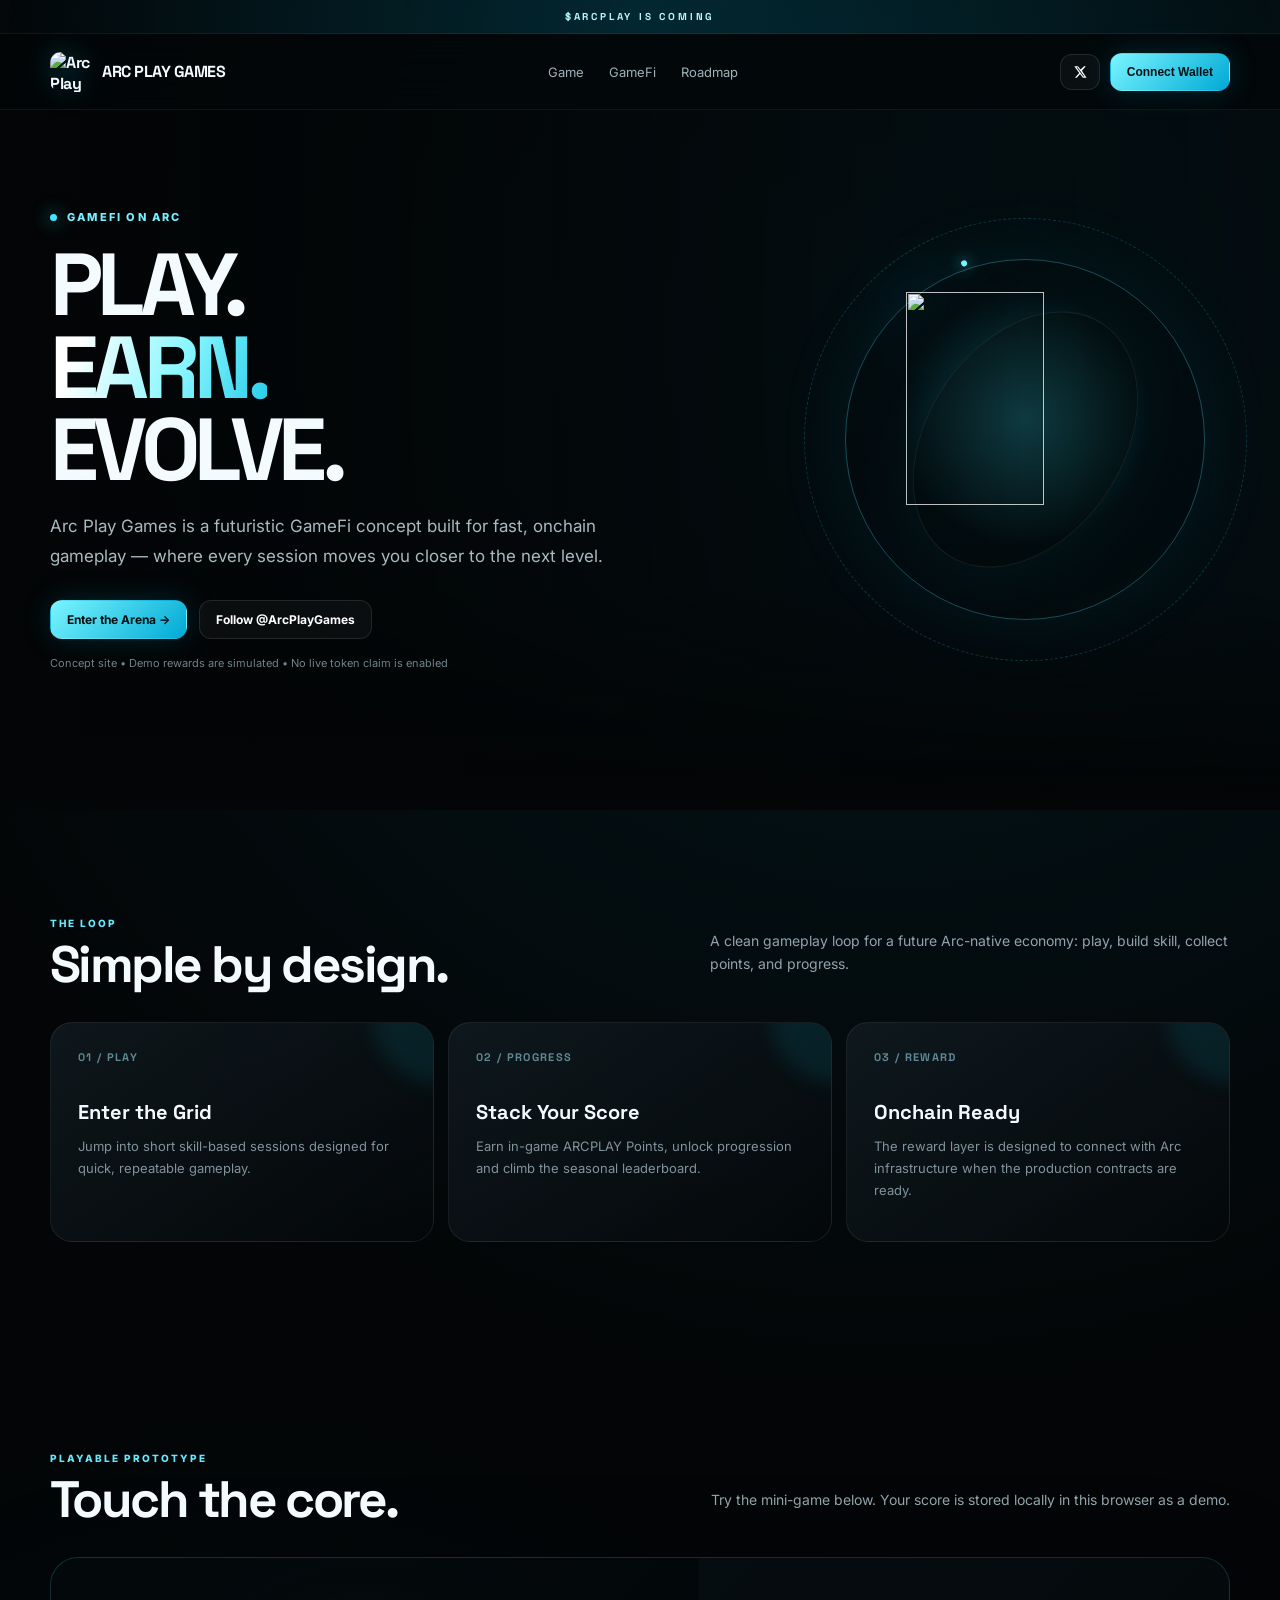
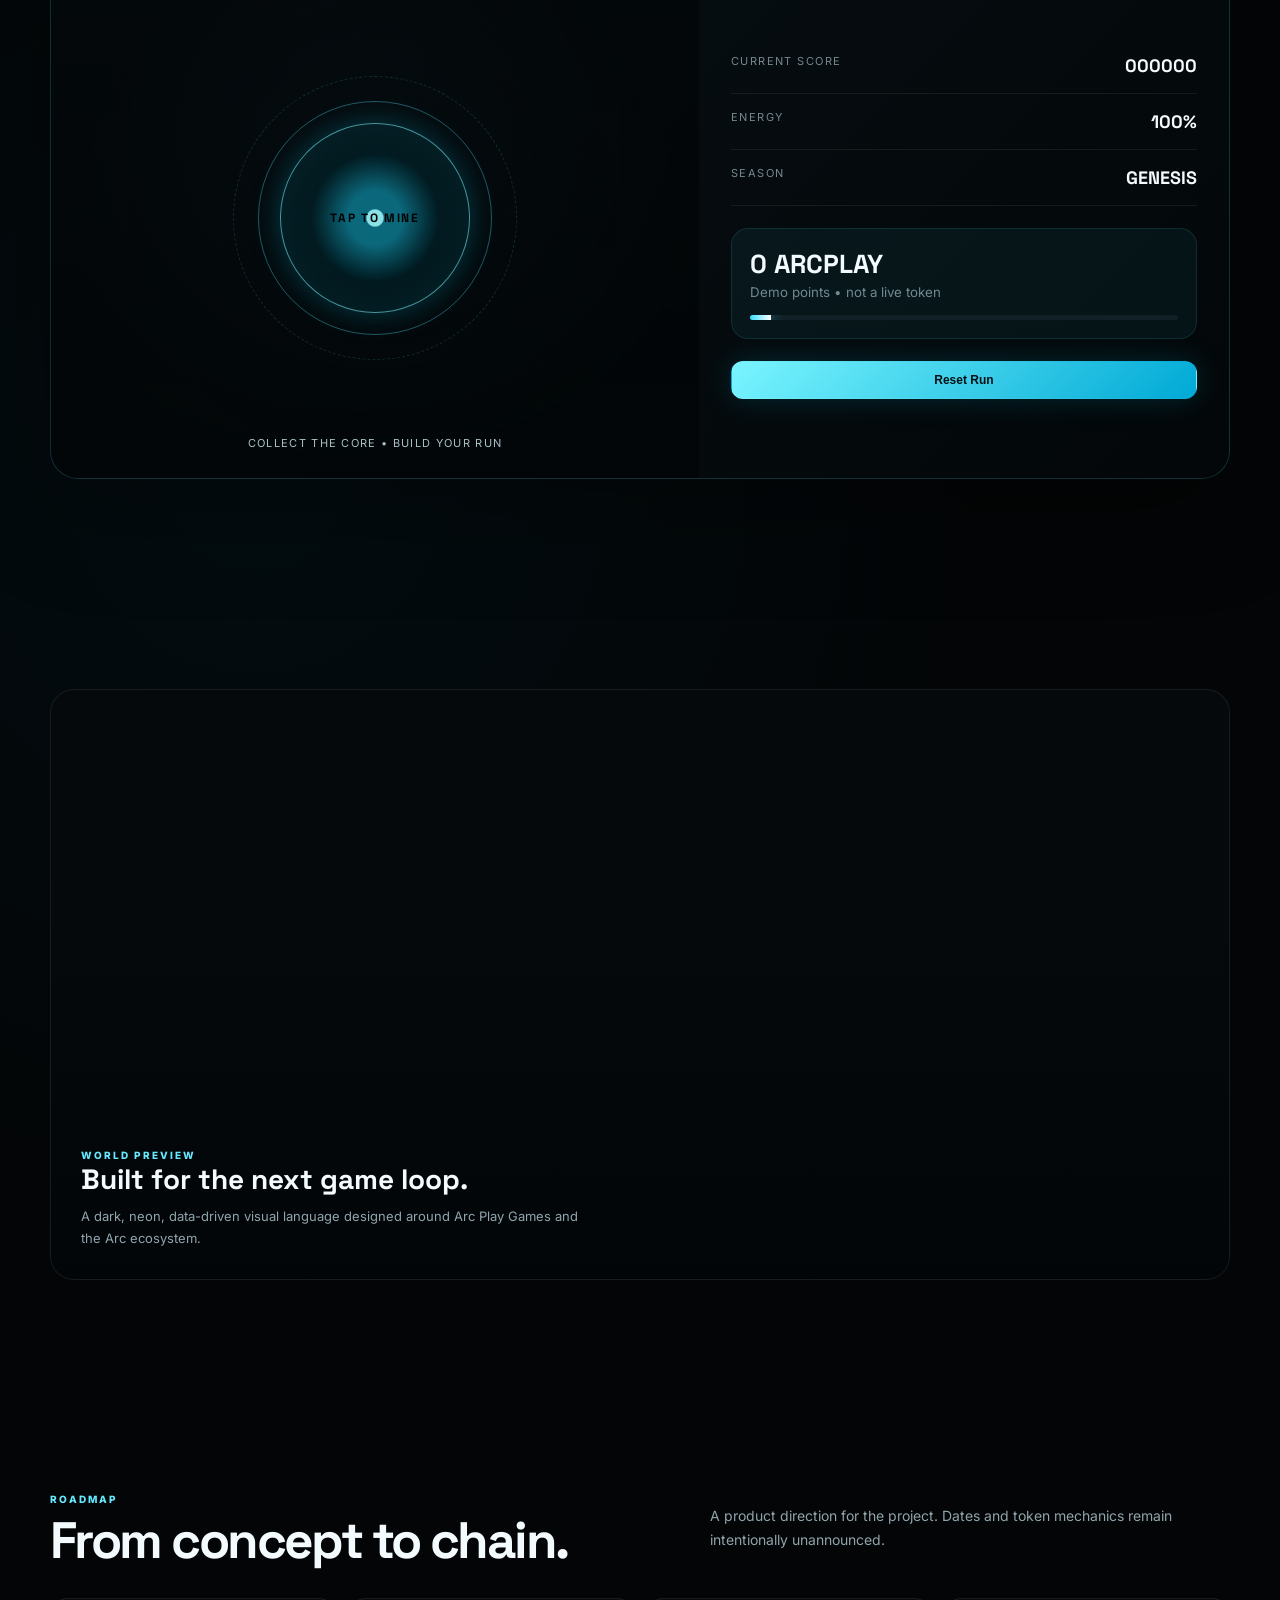
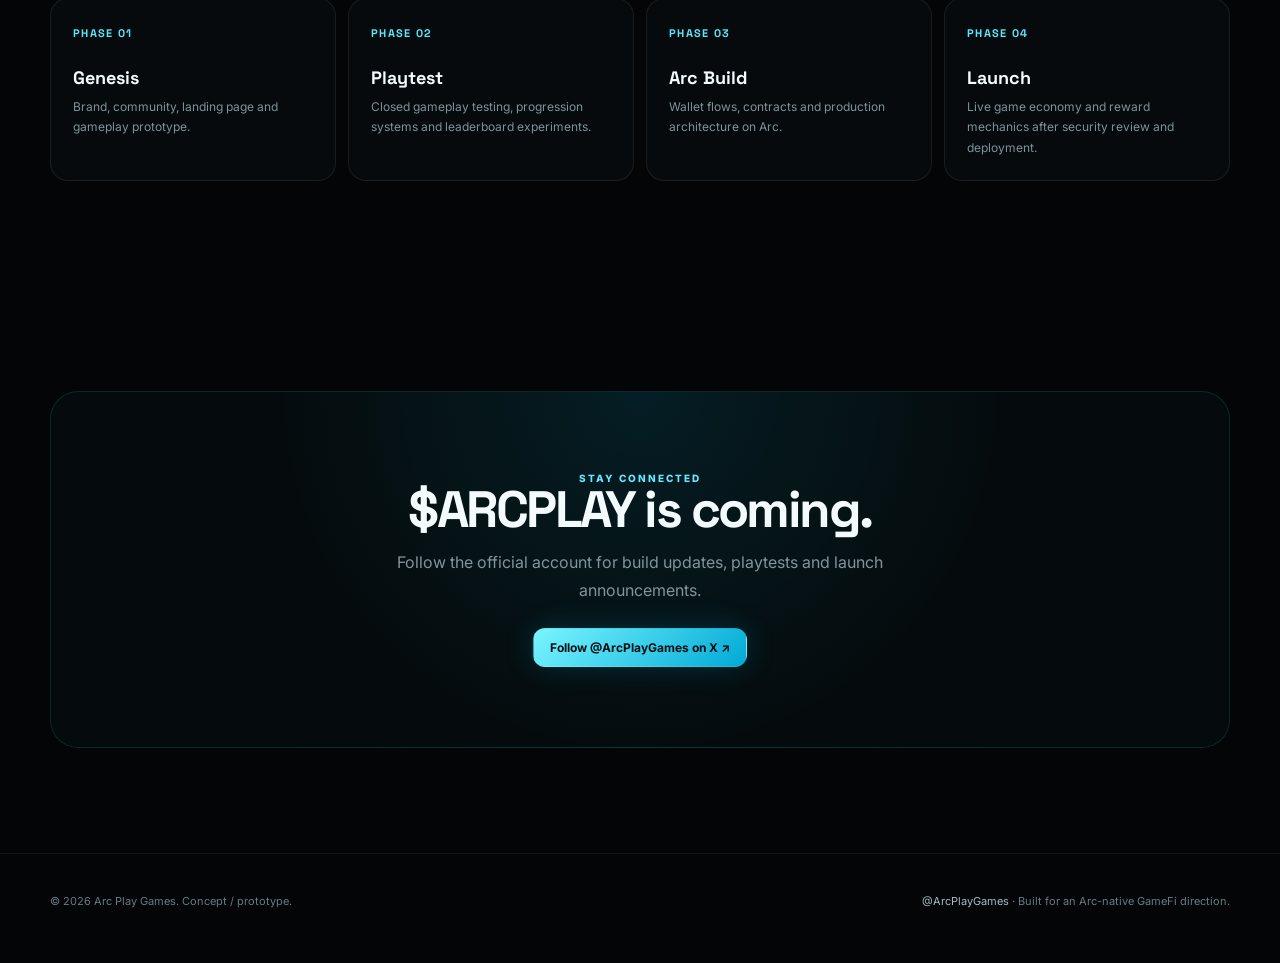
==== index.html @ 06455746 "Add files via upload" ====
<!doctype html>
<html lang="en">
<head>
  <meta charset="utf-8">
  <meta name="viewport" content="width=device-width, initial-scale=1">
  <meta name="theme-color" content="#05070a">
  <meta name="description" content="Arc Play Games — a futuristic GameFi concept built around the Arc ecosystem.">
  <title>Arc Play Games — $ARCPLAY is Coming</title>
  <link rel="preconnect" href="https://fonts.googleapis.com">
  <link rel="preconnect" href="https://fonts.gstatic.com" crossorigin>
  <link href="https://fonts.googleapis.com/css2?family=Inter:wght@400;500;600;700;800&family=Space+Grotesk:wght@500;600;700&display=swap" rel="stylesheet">
  <style>
    :root{
      --bg:#030506;
      --panel:rgba(9,14,18,.72);
      --panel2:rgba(12,20,25,.9);
      --line:rgba(94,231,255,.18);
      --cyan:#42e8ff;
      --cyan2:#00b9e8;
      --text:#f4fbff;
      --muted:#91a4ad;
      --max:1180px;
      --radius:22px;
    }
    *{box-sizing:border-box}
    html{scroll-behavior:smooth}
    body{
      margin:0;background:
      radial-gradient(circle at 70% 8%,rgba(0,199,255,.09),transparent 28%),
      radial-gradient(circle at 20% 50%,rgba(0,150,210,.05),transparent 32%),
      var(--bg);color:var(--text);font-family:Inter,system-ui,sans-serif;
      overflow-x:hidden;
    }
    body:before{
      content:"";position:fixed;inset:0;pointer-events:none;opacity:.28;
      background-image:linear-gradient(rgba(255,255,255,.018) 1px,transparent 1px),
                       linear-gradient(90deg,rgba(255,255,255,.018) 1px,transparent 1px);
      background-size:80px 80px;mask-image:linear-gradient(to bottom,#000,transparent 85%);
    }
    a{color:inherit;text-decoration:none}
    .topbar{
      position:relative;z-index:20;height:34px;display:flex;align-items:center;justify-content:center;
      font:700 10px/1 Space Grotesk,sans-serif;letter-spacing:.28em;text-transform:uppercase;
      color:#b9f7ff;background:linear-gradient(90deg,transparent,rgba(0,210,255,.12),transparent);
      border-bottom:1px solid rgba(66,232,255,.08)
    }
    nav{
      position:sticky;top:0;z-index:15;height:76px;display:flex;align-items:center;
      background:rgba(3,5,6,.7);backdrop-filter:blur(18px);border-bottom:1px solid rgba(255,255,255,.06)
    }
    .navin{width:min(var(--max),calc(100% - 36px));margin:auto;display:flex;align-items:center;justify-content:space-between;gap:20px}
    .brand{display:flex;align-items:center;gap:12px;font-family:"Space Grotesk";font-weight:700;letter-spacing:-.03em}
    .brand img{width:40px;height:40px;border-radius:11px;object-fit:cover;object-position:center 38%;filter:drop-shadow(0 0 13px rgba(0,221,255,.35))}
    .brand span{font-size:16px}
    .links{display:flex;gap:25px;color:#9fb1b9;font-size:13px}
    .links a:hover{color:#fff}
    .nav-actions{display:flex;align-items:center;gap:10px}
    .btn{
      display:inline-flex;align-items:center;justify-content:center;gap:9px;border:1px solid rgba(255,255,255,.1);
      border-radius:12px;padding:11px 16px;font-weight:700;font-size:12px;cursor:pointer;transition:.2s ease;
      background:rgba(255,255,255,.035);color:#fff
    }
    .btn:hover{transform:translateY(-1px);border-color:rgba(66,232,255,.35)}
    .btn.primary{background:linear-gradient(135deg,#7af5ff,#00a9d5);color:#021014;border-color:transparent;box-shadow:0 0 30px rgba(0,196,235,.18)}
    .btn.x{padding:10px 12px}
    .xicon{width:14px;height:14px;fill:currentColor}
    .hero{
      position:relative;min-height:690px;display:grid;place-items:center;overflow:hidden;
      background:linear-gradient(90deg,rgba(3,5,6,.98) 0%,rgba(3,5,6,.78) 36%,rgba(3,5,6,.3) 100%),
                 url('assets/arcplay-banner.jpg') center/cover;
    }
    .hero:after{content:"";position:absolute;inset:auto 0 0;height:220px;background:linear-gradient(transparent,var(--bg))}
    .hero-grid{
      width:min(var(--max),calc(100% - 36px));margin:auto;position:relative;z-index:2;padding:100px 0 140px;
      display:grid;grid-template-columns:1.1fr .9fr;align-items:center;gap:50px
    }
    .eyebrow{display:flex;align-items:center;gap:10px;color:#76efff;font-size:11px;font-weight:800;letter-spacing:.2em;text-transform:uppercase}
    .dot{width:7px;height:7px;border-radius:50%;background:var(--cyan);box-shadow:0 0 18px var(--cyan)}
    h1{font-family:"Space Grotesk";font-size:clamp(52px,7vw,88px);line-height:.94;letter-spacing:-.065em;margin:20px 0}
    h1 em{font-style:normal;background:linear-gradient(110deg,#fff 15%,#8af7ff 58%,#21cbe9);-webkit-background-clip:text;background-clip:text;color:transparent}
    .lead{max-width:640px;color:#a9bac1;font-size:17px;line-height:1.75}
    .hero-ctas{display:flex;flex-wrap:wrap;gap:12px;margin-top:28px}
    .micro{margin-top:17px;color:#6f838c;font-size:11px}
    .orb{
      justify-self:end;width:min(410px,80vw);aspect-ratio:1;border-radius:50%;position:relative;
      display:grid;place-items:center;background:radial-gradient(circle at 50% 45%,rgba(63,239,255,.2),rgba(0,0,0,.1) 42%,transparent 62%);
    }
    .orb:before,.orb:after{content:"";position:absolute;border:1px solid rgba(82,232,255,.3);border-radius:50%;inset:6%;box-shadow:0 0 80px rgba(0,206,255,.08)}
    .orb:after{inset:16%;border-color:rgba(255,255,255,.08);transform:rotate(34deg) scaleX(.7)}
    .orb img{width:58%;height:72%;object-fit:cover;object-position:center 38%;mix-blend-mode:screen;filter:drop-shadow(0 0 32px rgba(0,219,255,.45))}
    .orbit{position:absolute;inset:-4%;border:1px dashed rgba(75,231,255,.18);border-radius:50%;transform:rotate(-20deg)}
    .orbit i{position:absolute;width:6px;height:6px;border-radius:50%;background:#75f5ff;box-shadow:0 0 14px #3eeaff;top:7%;left:50%}
    section{padding:105px 0}
    .wrap{width:min(var(--max),calc(100% - 36px));margin:auto}
    .section-head{display:flex;justify-content:space-between;align-items:end;gap:25px;margin-bottom:32px}
    .kicker{color:#66e9ff;font-size:10px;font-weight:800;letter-spacing:.2em;text-transform:uppercase}
    h2{font-family:"Space Grotesk";font-size:clamp(32px,4vw,52px);line-height:1;margin:10px 0 0;letter-spacing:-.05em}
    .sub{color:var(--muted);max-width:520px;line-height:1.7;font-size:14px}
    .cards{display:grid;grid-template-columns:repeat(3,1fr);gap:14px}
    .card{
      border:1px solid rgba(255,255,255,.08);border-radius:var(--radius);background:linear-gradient(145deg,rgba(18,28,34,.78),rgba(5,8,10,.7));
      padding:27px;position:relative;overflow:hidden;min-height:220px
    }
    .card:before{content:"";position:absolute;width:130px;height:130px;border-radius:50%;right:-70px;top:-70px;background:rgba(0,221,255,.09);filter:blur(10px)}
    .num{font:700 11px "Space Grotesk";color:#5f8994;letter-spacing:.12em}
    .card h3{font:700 20px "Space Grotesk";margin:35px 0 10px}
    .card p{color:#81939b;font-size:13px;line-height:1.7;margin:0}
    .game{
      border:1px solid rgba(66,232,255,.17);border-radius:28px;overflow:hidden;
      background:linear-gradient(135deg,rgba(8,17,21,.96),rgba(3,7,9,.96));display:grid;grid-template-columns:1.1fr .9fr;
      box-shadow:0 30px 100px rgba(0,0,0,.35)
    }
    .game-visual{min-height:520px;position:relative;display:grid;place-items:center;overflow:hidden;background:
      linear-gradient(180deg,rgba(2,6,8,.05),rgba(2,6,8,.7)),
      url('assets/arcplay-banner.jpg') center/cover}
    .game-visual:after{content:"";position:absolute;inset:0;background:radial-gradient(circle at center,transparent 15%,rgba(2,5,7,.65) 72%)}
    .core{
      width:190px;height:190px;border-radius:50%;position:relative;z-index:2;cursor:pointer;
      display:grid;place-items:center;background:radial-gradient(circle,rgba(153,251,255,.9) 0 6%,rgba(18,184,216,.55) 7% 20%,rgba(0,45,56,.4) 48%,transparent 70%);
      border:1px solid rgba(116,244,255,.6);box-shadow:0 0 30px rgba(0,219,255,.25),inset 0 0 45px rgba(0,219,255,.2);
      animation:pulse 2.2s ease-in-out infinite
    }
    .core:before,.core:after{content:"";position:absolute;border:1px solid rgba(84,233,255,.35);border-radius:50%;inset:-23px;animation:spin 8s linear infinite}
    .core:after{inset:-48px;border-style:dashed;opacity:.45;animation-direction:reverse;animation-duration:14s}
    .core span{font:700 12px "Space Grotesk";letter-spacing:.14em;text-transform:uppercase}
    .game-hint{position:absolute;bottom:28px;z-index:3;color:#a9c1c8;font-size:11px;letter-spacing:.12em;text-transform:uppercase}
    .game-ui{padding:32px;display:flex;flex-direction:column;justify-content:center}
    .stat{display:flex;justify-content:space-between;padding:16px 0;border-bottom:1px solid rgba(255,255,255,.07)}
    .stat span:first-child{color:#738890;font-size:11px;text-transform:uppercase;letter-spacing:.13em}
    .stat strong{font-family:"Space Grotesk";font-size:18px}
    .reward{
      margin:22px 0;padding:18px;border-radius:17px;background:rgba(65,230,255,.055);border:1px solid rgba(65,230,255,.12)
    }
    .reward b{font:700 26px "Space Grotesk";display:block}
    .reward small{color:#6f8991}
    .progress{height:5px;border-radius:5px;background:#112027;margin-top:14px;overflow:hidden}
    .progress i{display:block;height:100%;width:28%;background:linear-gradient(90deg,#36ddff,#fff);box-shadow:0 0 15px #37ddff;transition:.25s}
    .video{
      border:1px solid rgba(255,255,255,.08);border-radius:24px;overflow:hidden;background:#05090b;
      position:relative;min-height:450px
    }
    .video video{width:100%;height:100%;min-height:450px;object-fit:cover;display:block;opacity:.72}
    .video-overlay{position:absolute;inset:0;display:flex;align-items:flex-end;padding:30px;background:linear-gradient(transparent 40%,rgba(2,5,7,.9))}
    .video-overlay div{max-width:520px}
    .video-overlay h3{font:700 28px "Space Grotesk";margin:0 0 8px}
    .video-overlay p{margin:0;color:#90a5ad;font-size:13px;line-height:1.7}
    .roadmap{display:grid;grid-template-columns:repeat(4,1fr);gap:12px}
    .phase{padding:22px;border:1px solid rgba(255,255,255,.08);border-radius:18px;background:rgba(9,14,17,.7)}
    .phase b{font:700 11px "Space Grotesk";color:#58e9ff;letter-spacing:.12em}
    .phase h3{font:700 18px "Space Grotesk";margin:25px 0 8px}
    .phase p{font-size:12px;color:#7e929a;line-height:1.7;margin:0}
    .cta{
      text-align:center;padding:80px 20px;border:1px solid rgba(66,232,255,.12);border-radius:28px;
      background:radial-gradient(circle at 50% 0,rgba(0,205,255,.1),transparent 55%),rgba(8,13,16,.7)
    }
    .cta h2{max-width:720px;margin:0 auto 14px}
    .cta p{color:#81949c;max-width:600px;margin:0 auto 24px;line-height:1.7}
    footer{padding:40px 0 55px;border-top:1px solid rgba(255,255,255,.06);color:#687b83;font-size:11px}
    .foot{display:flex;justify-content:space-between;gap:20px;align-items:center}
    .foot a{color:#a7bbc3}.foot a:hover{color:#fff}
    .modal{position:fixed;inset:0;z-index:50;display:none;place-items:center;padding:18px;background:rgba(0,0,0,.76);backdrop-filter:blur(12px)}
    .modal.open{display:grid}
    .modal-box{width:min(620px,100%);border:1px solid rgba(66,232,255,.2);border-radius:24px;background:#071014;padding:28px;box-shadow:0 40px 100px rgba(0,0,0,.55)}
    .modal-top{display:flex;justify-content:space-between;align-items:center}
    .modal-top h3{font:700 22px "Space Grotesk";margin:0}
    .close{border:0;background:none;color:#8ea2aa;font-size:25px;cursor:pointer}
    .notice{margin:20px 0;padding:14px;border-radius:13px;background:rgba(255,255,255,.035);color:#8ea4ac;font-size:12px;line-height:1.6}
    .wallet-address{font-family:monospace;color:#76efff}
    @keyframes pulse{50%{transform:scale(1.035);filter:brightness(1.15)}}
    @keyframes spin{to{transform:rotate(360deg)}}
    @media(max-width:900px){
      .links{display:none}.hero-grid,.game{grid-template-columns:1fr}.orb{justify-self:center;max-width:340px}
      .hero{min-height:auto}.hero-grid{padding:80px 0 110px}.cards{grid-template-columns:1fr}.roadmap{grid-template-columns:1fr 1fr}
      .game-ui{padding:25px}.game-visual{min-height:420px}
    }
    @media(max-width:560px){
      h1{font-size:54px}.roadmap{grid-template-columns:1fr}.brand span{display:none}.nav-actions .btn.primary{padding:10px 11px}
      section{padding:75px 0}.hero-grid{width:min(var(--max),calc(100% - 28px))}
      .wrap{width:min(var(--max),calc(100% - 28px))}.foot{flex-direction:column;align-items:flex-start}
    }
  </style>
</head>
<body>
  <div class="topbar">$ARCPLAY IS COMING</div>

  <nav>
    <div class="navin">
      <a class="brand" href="#top">
        <img src="assets/arcplay-logo.jpg" alt="Arc Play Games logo">
        <span>ARC PLAY GAMES</span>
      </a>
      <div class="links">
        <a href="#game">Game</a>
        <a href="#economy">GameFi</a>
        <a href="#roadmap">Roadmap</a>
      </div>
      <div class="nav-actions">
        <a class="btn x" href="https://x.com/ArcPlayGames" target="_blank" rel="noopener" aria-label="Arc Play Games on X">
          <svg class="xicon" viewBox="0 0 24 24"><path d="M18.9 2H22l-6.77 7.74L23.2 22h-6.24l-4.89-6.39L6.49 22H3.37l7.24-8.28L2.2 2h6.4l4.42 5.84L18.9 2Zm-1.1 17.9h1.73L7.72 4h-1.8L17.8 19.9Z"/></svg>
        </a>
        <button class="btn primary" id="walletBtn">Connect Wallet</button>
      </div>
    </div>
  </nav>

  <main id="top">
    <header class="hero">
      <div class="hero-grid">
        <div>
          <div class="eyebrow"><i class="dot"></i> GameFi on Arc</div>
          <h1>PLAY.<br><em>EARN.</em><br>EVOLVE.</h1>
          <p class="lead">Arc Play Games is a futuristic GameFi concept built for fast, onchain gameplay — where every session moves you closer to the next level.</p>
          <div class="hero-ctas">
            <a class="btn primary" href="#game">Enter the Arena →</a>
            <a class="btn" href="https://x.com/ArcPlayGames" target="_blank" rel="noopener">Follow @ArcPlayGames</a>
          </div>
          <div class="micro">Concept site • Demo rewards are simulated • No live token claim is enabled</div>
        </div>
        <div class="orb" aria-hidden="true">
          <div class="orbit"><i></i></div>
          <img src="assets/arcplay-logo.jpg" alt="">
        </div>
      </div>
    </header>

    <section id="economy">
      <div class="wrap">
        <div class="section-head">
          <div><div class="kicker">The loop</div><h2>Simple by design.</h2></div>
          <p class="sub">A clean gameplay loop for a future Arc-native economy: play, build skill, collect points, and progress.</p>
        </div>
        <div class="cards">
          <article class="card"><div class="num">01 / PLAY</div><h3>Enter the Grid</h3><p>Jump into short skill-based sessions designed for quick, repeatable gameplay.</p></article>
          <article class="card"><div class="num">02 / PROGRESS</div><h3>Stack Your Score</h3><p>Earn in-game ARCPLAY Points, unlock progression and climb the seasonal leaderboard.</p></article>
          <article class="card"><div class="num">03 / REWARD</div><h3>Onchain Ready</h3><p>The reward layer is designed to connect with Arc infrastructure when the production contracts are ready.</p></article>
        </div>
      </div>
    </section>

    <section id="game">
      <div class="wrap">
        <div class="section-head">
          <div><div class="kicker">Playable prototype</div><h2>Touch the core.</h2></div>
          <p class="sub">Try the mini-game below. Your score is stored locally in this browser as a demo.</p>
        </div>
        <div class="game">
          <div class="game-visual">
            <button class="core" id="core" aria-label="Collect ARCPLAY points"><span>Tap to mine</span></button>
            <div class="game-hint">Collect the core • build your run</div>
          </div>
          <div class="game-ui">
            <div class="stat"><span>Current score</span><strong id="score">000000</strong></div>
            <div class="stat"><span>Energy</span><strong id="energy">100%</strong></div>
            <div class="stat"><span>Season</span><strong>GENESIS</strong></div>
            <div class="reward"><b id="points">0 ARCPLAY</b><small>Demo points • not a live token</small><div class="progress"><i id="bar"></i></div></div>
            <button class="btn primary" id="reset">Reset Run</button>
          </div>
        </div>
      </div>
    </section>

    <section>
      <div class="wrap">
        <div class="video">
          <video src="assets/arcplay-preview.mp4" autoplay muted loop playsinline></video>
          <div class="video-overlay"><div><div class="kicker">World preview</div><h3>Built for the next game loop.</h3><p>A dark, neon, data-driven visual language designed around Arc Play Games and the Arc ecosystem.</p></div></div>
        </div>
      </div>
    </section>

    <section id="roadmap">
      <div class="wrap">
        <div class="section-head">
          <div><div class="kicker">Roadmap</div><h2>From concept to chain.</h2></div>
          <p class="sub">A product direction for the project. Dates and token mechanics remain intentionally unannounced.</p>
        </div>
        <div class="roadmap">
          <div class="phase"><b>PHASE 01</b><h3>Genesis</h3><p>Brand, community, landing page and gameplay prototype.</p></div>
          <div class="phase"><b>PHASE 02</b><h3>Playtest</h3><p>Closed gameplay testing, progression systems and leaderboard experiments.</p></div>
          <div class="phase"><b>PHASE 03</b><h3>Arc Build</h3><p>Wallet flows, contracts and production architecture on Arc.</p></div>
          <div class="phase"><b>PHASE 04</b><h3>Launch</h3><p>Live game economy and reward mechanics after security review and deployment.</p></div>
        </div>
      </div>
    </section>

    <section>
      <div class="wrap">
        <div class="cta">
          <div class="kicker">Stay connected</div>
          <h2>$ARCPLAY is coming.</h2>
          <p>Follow the official account for build updates, playtests and launch announcements.</p>
          <a class="btn primary" href="https://x.com/ArcPlayGames" target="_blank" rel="noopener">Follow @ArcPlayGames on X ↗</a>
        </div>
      </div>
    </section>
  </main>

  <footer>
    <div class="wrap foot">
      <div>© 2026 Arc Play Games. Concept / prototype.</div>
      <div><a href="https://x.com/ArcPlayGames" target="_blank" rel="noopener">@ArcPlayGames</a> · Built for an Arc-native GameFi direction.</div>
    </div>
  </footer>

  <div class="modal" id="walletModal">
    <div class="modal-box">
      <div class="modal-top"><h3>Wallet connection</h3><button class="close" id="closeModal">×</button></div>
      <div class="notice" id="walletStatus">Connect a browser wallet to test the UI. This demo does not request funds or enable token claims.</div>
      <button class="btn primary" id="connectMeta">Connect Browser Wallet</button>
    </div>
  </div>

  <script>
    const core = document.getElementById('core');
    const scoreEl = document.getElementById('score');
    const pointsEl = document.getElementById('points');
    const energyEl = document.getElementById('energy');
    const bar = document.getElementById('bar');
    const reset = document.getElementById('reset');
    let score = Number(localStorage.getItem('arcplay_score') || 0);
    let energy = Number(localStorage.getItem('arcplay_energy') || 100);

    function render(){
      scoreEl.textContent = String(score).padStart(6,'0');
      pointsEl.textContent = `${score} ARCPLAY`;
      energyEl.textContent = `${Math.max(0, Math.round(energy))}%`;
      bar.style.width = `${Math.min(100, Math.max(5, (score % 1000)/10))}%`;
    }
    function collect(){
      if(energy < 5) return;
      score += 10;
      energy -= 2.5;
      localStorage.setItem('arcplay_score', score);
      localStorage.setItem('arcplay_energy', energy);
      render();
    }
    core.addEventListener('click', collect);
    core.addEventListener('touchstart', e => { e.preventDefault(); collect(); }, {passive:false});
    reset.addEventListener('click', () => {
      score = 0; energy = 100;
      localStorage.setItem('arcplay_score', 0);
      localStorage.setItem('arcplay_energy', 100);
      render();
    });
    render();

    const modal = document.getElementById('walletModal');
    const walletBtn = document.getElementById('walletBtn');
    const closeModal = document.getElementById('closeModal');
    const connectMeta = document.getElementById('connectMeta');
    const walletStatus = document.getElementById('walletStatus');

    walletBtn.addEventListener('click', () => modal.classList.add('open'));
    closeModal.addEventListener('click', () => modal.classList.remove('open'));
    modal.addEventListener('click', e => { if(e.target === modal) modal.classList.remove('open'); });

    connectMeta.addEventListener('click', async () => {
      if(!window.ethereum){
        walletStatus.innerHTML = 'No browser wallet detected. Install a compatible wallet extension/app, then return here. <br><br><span class="wallet-address">UI integration is ready for a future Arc network configuration.</span>';
        return;
      }
      try{
        const accounts = await window.ethereum.request({method:'eth_requestAccounts'});
        const a = accounts?.[0] || '';
        walletStatus.innerHTML = `Connected: <span class="wallet-address">${a.slice(0,6)}…${a.slice(-4)}</span><br><br>This prototype does not sign transactions.`;
        walletBtn.textContent = `${a.slice(0,5)}…${a.slice(-3)}`;
      }catch(err){
        walletStatus.textContent = 'Connection was cancelled or rejected.';
      }
    });
  </script>
</body>
</html>
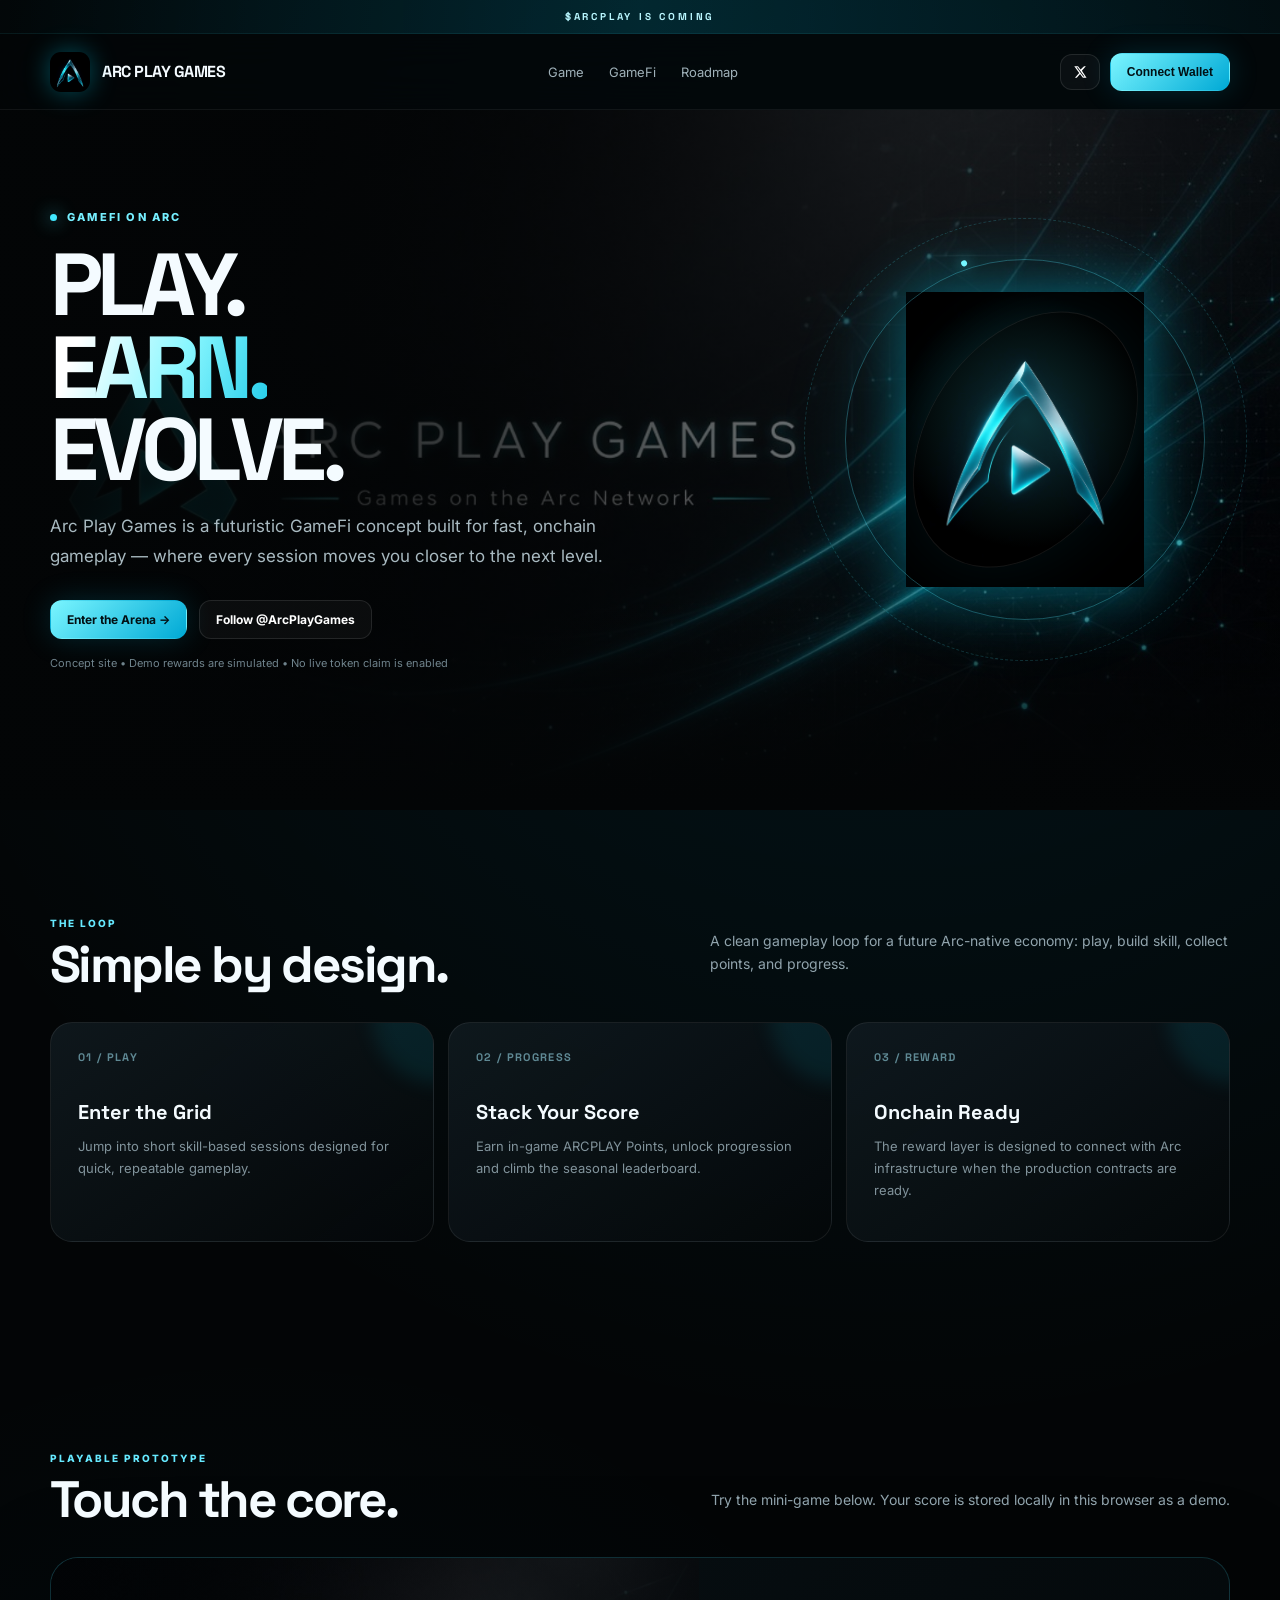
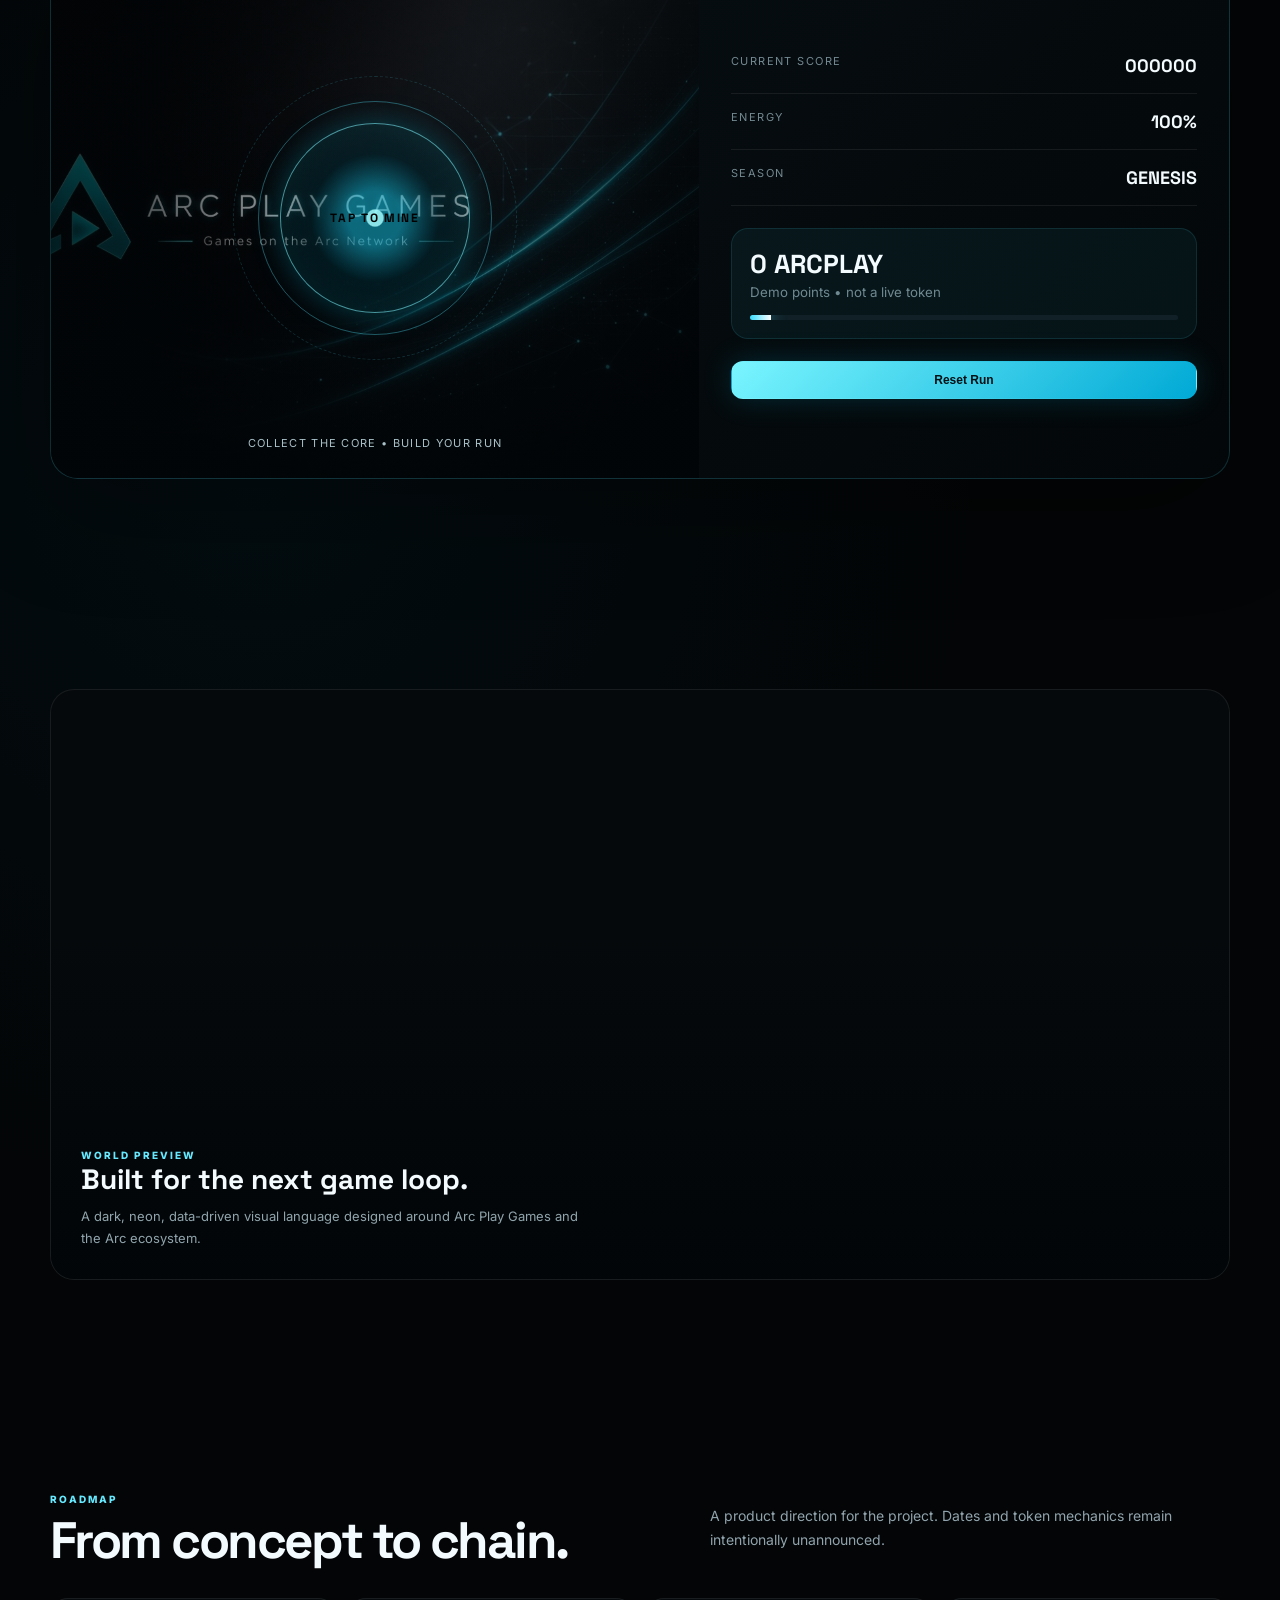
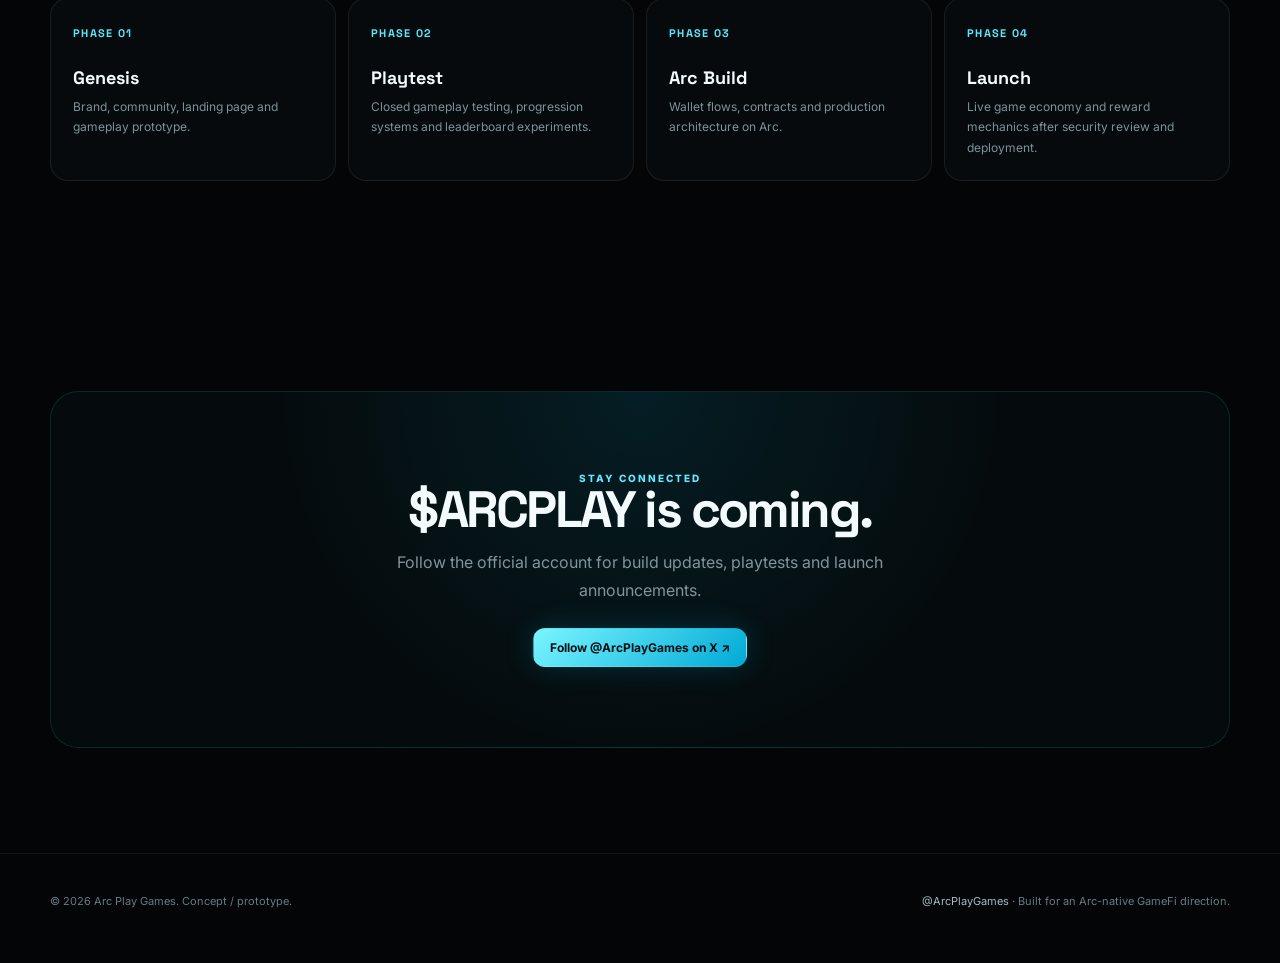
==== commit 3ce352db: "Update image and video source paths in index.html" ====
--- a/index.html
+++ b/index.html
@@ -67,7 +67,7 @@
     .hero{
       position:relative;min-height:690px;display:grid;place-items:center;overflow:hidden;
       background:linear-gradient(90deg,rgba(3,5,6,.98) 0%,rgba(3,5,6,.78) 36%,rgba(3,5,6,.3) 100%),
-                 url('assets/arcplay-banner.jpg') center/cover;
+                 url('arcplay-banner.jpg') center/cover;
     }
     .hero:after{content:"";position:absolute;inset:auto 0 0;height:220px;background:linear-gradient(transparent,var(--bg))}
     .hero-grid{
@@ -112,7 +112,7 @@
     }
     .game-visual{min-height:520px;position:relative;display:grid;place-items:center;overflow:hidden;background:
       linear-gradient(180deg,rgba(2,6,8,.05),rgba(2,6,8,.7)),
-      url('assets/arcplay-banner.jpg') center/cover}
+      url('arcplay-banner.jpg') center/cover}
     .game-visual:after{content:"";position:absolute;inset:0;background:radial-gradient(circle at center,transparent 15%,rgba(2,5,7,.65) 72%)}
     .core{
       width:190px;height:190px;border-radius:50%;position:relative;z-index:2;cursor:pointer;
@@ -186,7 +186,7 @@
   <nav>
     <div class="navin">
       <a class="brand" href="#top">
-        <img src="assets/arcplay-logo.jpg" alt="Arc Play Games logo">
+        <img src="arcplay-logo.jpg" alt="Arc Play Games logo">
         <span>ARC PLAY GAMES</span>
       </a>
       <div class="links">
@@ -218,7 +218,7 @@
         </div>
         <div class="orb" aria-hidden="true">
           <div class="orbit"><i></i></div>
-          <img src="assets/arcplay-logo.jpg" alt="">
+          <img src="arcplay-logo.jpg" alt="">
         </div>
       </div>
     </header>
@@ -262,7 +262,7 @@
     <section>
       <div class="wrap">
         <div class="video">
-          <video src="assets/arcplay-preview.mp4" autoplay muted loop playsinline></video>
+          <video src="arcplay-preview.mp4" autoplay muted loop playsinline></video>
           <div class="video-overlay"><div><div class="kicker">World preview</div><h3>Built for the next game loop.</h3><p>A dark, neon, data-driven visual language designed around Arc Play Games and the Arc ecosystem.</p></div></div>
         </div>
       </div>
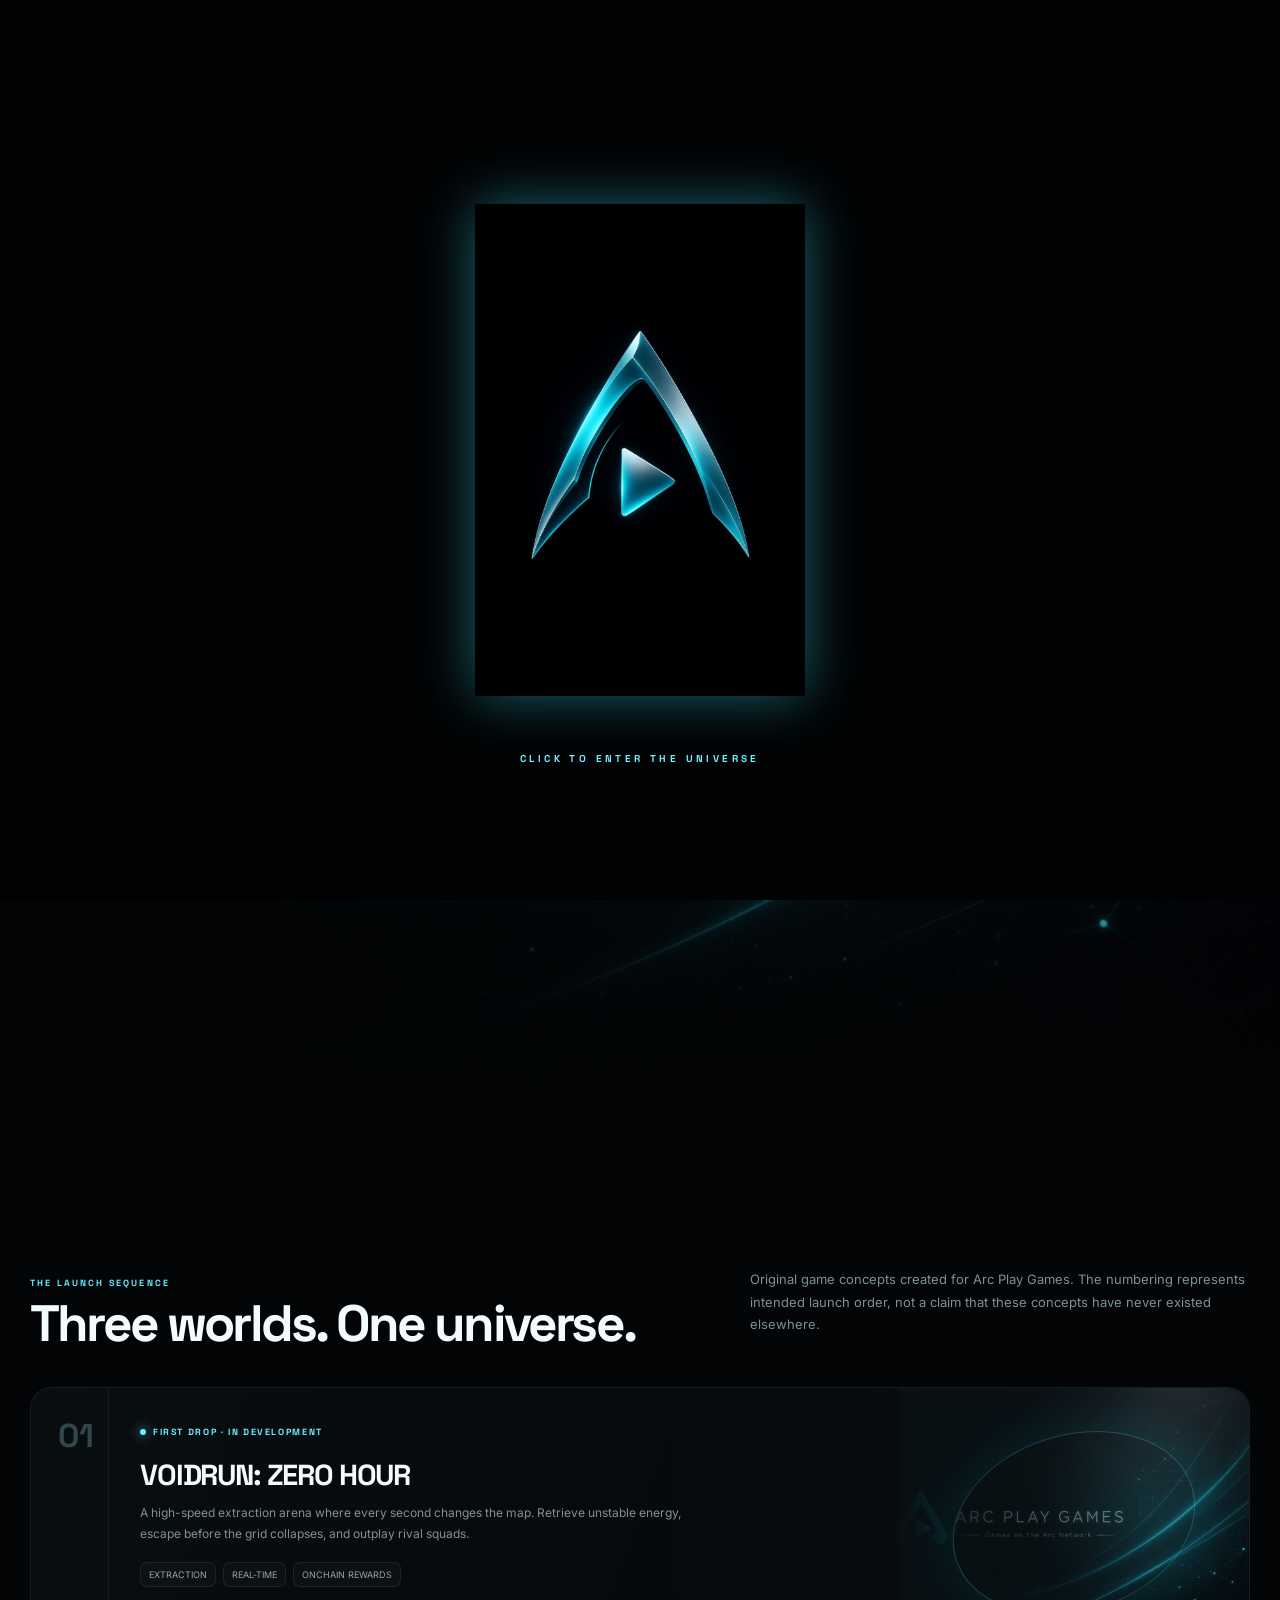
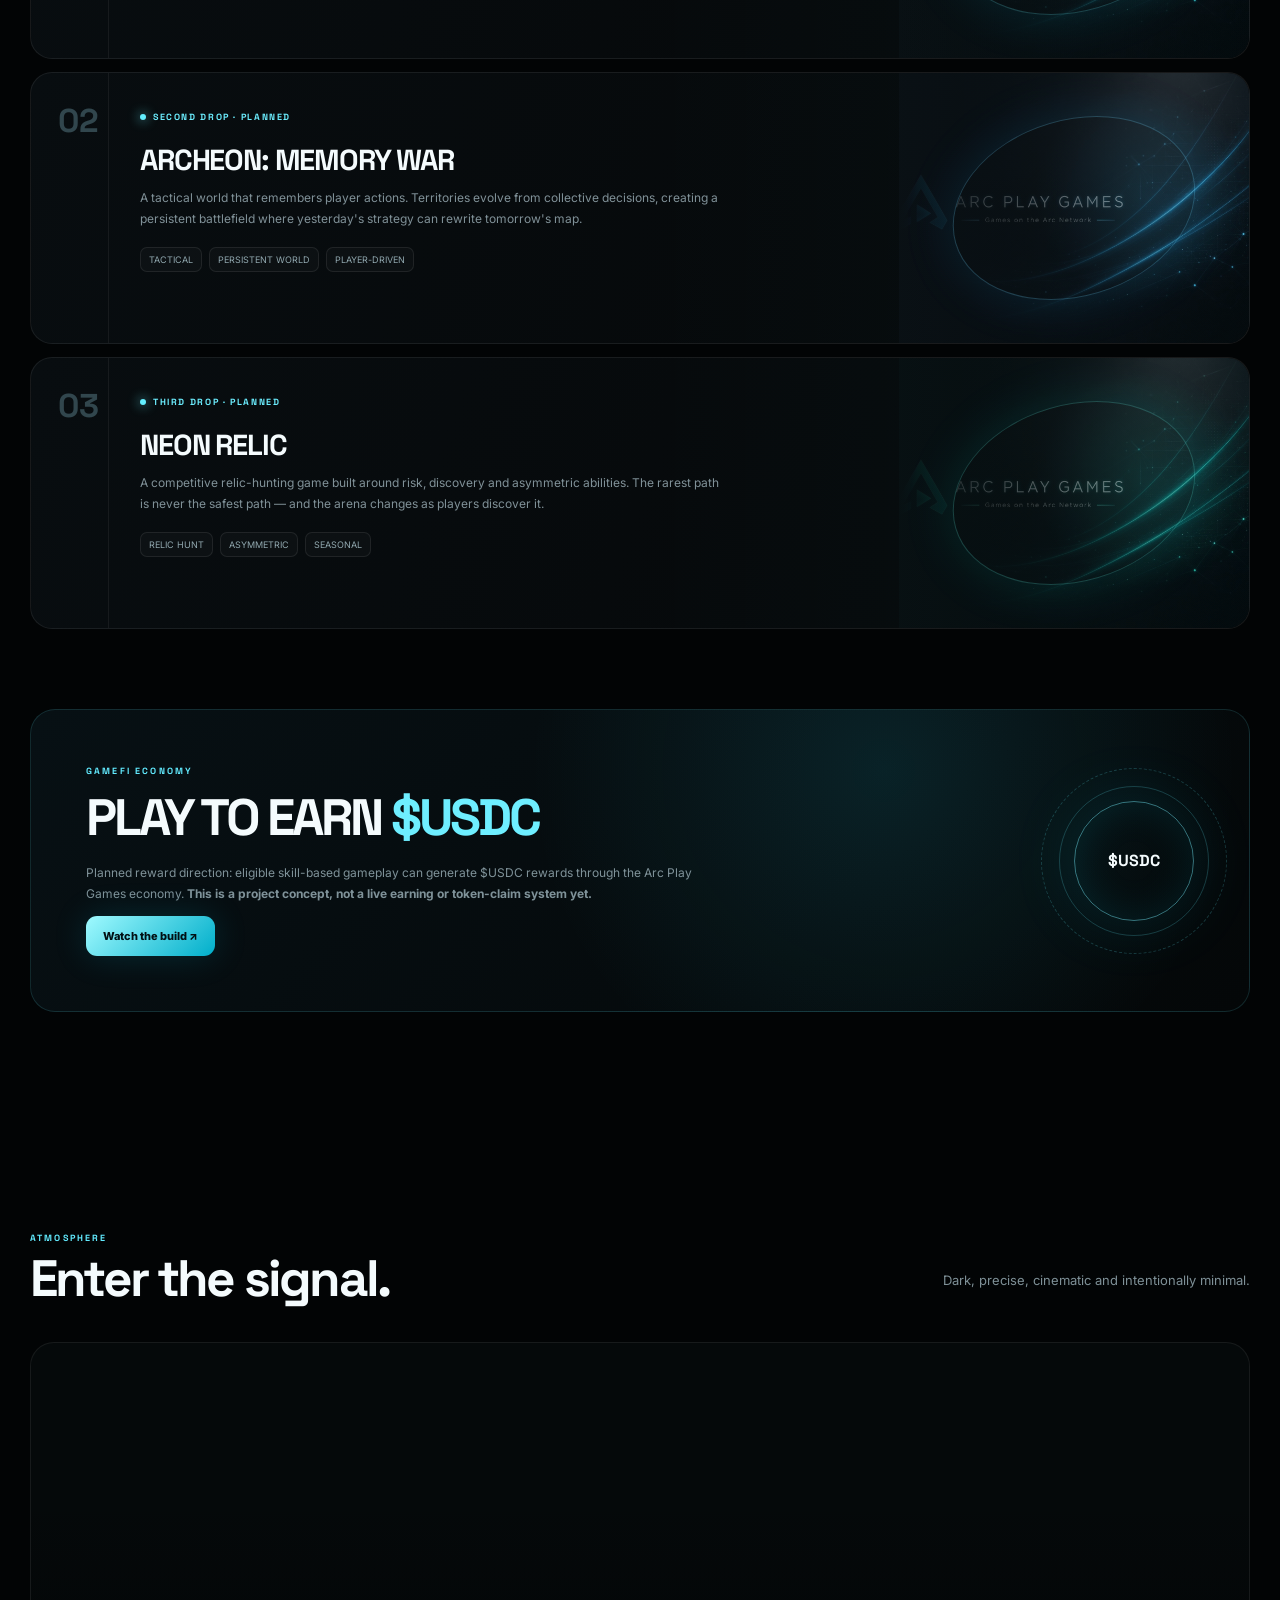
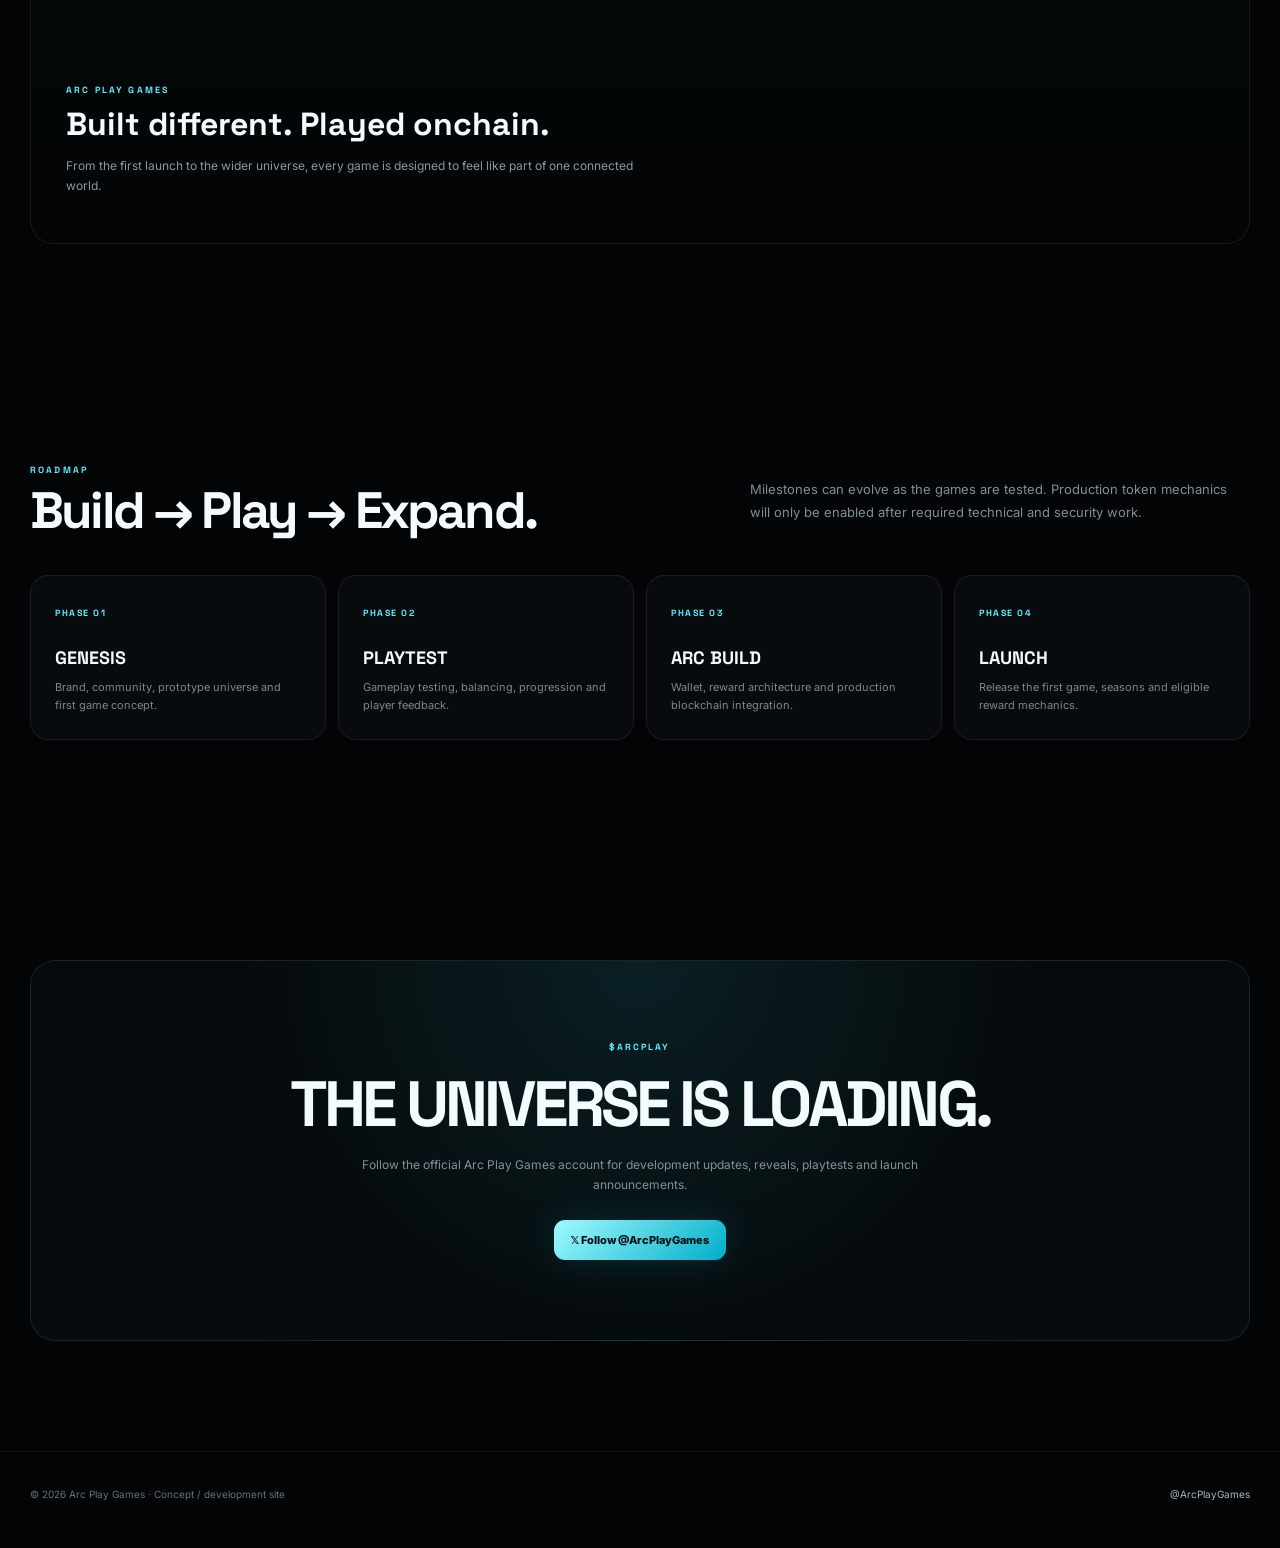
==== commit 3d0f65e0: "Add files via upload" ====
--- a/index.html
+++ b/index.html
@@ -1,373 +1,57 @@
-<!doctype html>
-<html lang="en">
-<head>
-  <meta charset="utf-8">
-  <meta name="viewport" content="width=device-width, initial-scale=1">
-  <meta name="theme-color" content="#05070a">
-  <meta name="description" content="Arc Play Games — a futuristic GameFi concept built around the Arc ecosystem.">
-  <title>Arc Play Games — $ARCPLAY is Coming</title>
-  <link rel="preconnect" href="https://fonts.googleapis.com">
-  <link rel="preconnect" href="https://fonts.gstatic.com" crossorigin>
-  <link href="https://fonts.googleapis.com/css2?family=Inter:wght@400;500;600;700;800&family=Space+Grotesk:wght@500;600;700&display=swap" rel="stylesheet">
-  <style>
-    :root{
-      --bg:#030506;
-      --panel:rgba(9,14,18,.72);
-      --panel2:rgba(12,20,25,.9);
-      --line:rgba(94,231,255,.18);
-      --cyan:#42e8ff;
-      --cyan2:#00b9e8;
-      --text:#f4fbff;
-      --muted:#91a4ad;
-      --max:1180px;
-      --radius:22px;
-    }
-    *{box-sizing:border-box}
-    html{scroll-behavior:smooth}
-    body{
-      margin:0;background:
-      radial-gradient(circle at 70% 8%,rgba(0,199,255,.09),transparent 28%),
-      radial-gradient(circle at 20% 50%,rgba(0,150,210,.05),transparent 32%),
-      var(--bg);color:var(--text);font-family:Inter,system-ui,sans-serif;
-      overflow-x:hidden;
-    }
-    body:before{
-      content:"";position:fixed;inset:0;pointer-events:none;opacity:.28;
-      background-image:linear-gradient(rgba(255,255,255,.018) 1px,transparent 1px),
-                       linear-gradient(90deg,rgba(255,255,255,.018) 1px,transparent 1px);
-      background-size:80px 80px;mask-image:linear-gradient(to bottom,#000,transparent 85%);
-    }
-    a{color:inherit;text-decoration:none}
-    .topbar{
-      position:relative;z-index:20;height:34px;display:flex;align-items:center;justify-content:center;
-      font:700 10px/1 Space Grotesk,sans-serif;letter-spacing:.28em;text-transform:uppercase;
-      color:#b9f7ff;background:linear-gradient(90deg,transparent,rgba(0,210,255,.12),transparent);
-      border-bottom:1px solid rgba(66,232,255,.08)
-    }
-    nav{
-      position:sticky;top:0;z-index:15;height:76px;display:flex;align-items:center;
-      background:rgba(3,5,6,.7);backdrop-filter:blur(18px);border-bottom:1px solid rgba(255,255,255,.06)
-    }
-    .navin{width:min(var(--max),calc(100% - 36px));margin:auto;display:flex;align-items:center;justify-content:space-between;gap:20px}
-    .brand{display:flex;align-items:center;gap:12px;font-family:"Space Grotesk";font-weight:700;letter-spacing:-.03em}
-    .brand img{width:40px;height:40px;border-radius:11px;object-fit:cover;object-position:center 38%;filter:drop-shadow(0 0 13px rgba(0,221,255,.35))}
-    .brand span{font-size:16px}
-    .links{display:flex;gap:25px;color:#9fb1b9;font-size:13px}
-    .links a:hover{color:#fff}
-    .nav-actions{display:flex;align-items:center;gap:10px}
-    .btn{
-      display:inline-flex;align-items:center;justify-content:center;gap:9px;border:1px solid rgba(255,255,255,.1);
-      border-radius:12px;padding:11px 16px;font-weight:700;font-size:12px;cursor:pointer;transition:.2s ease;
-      background:rgba(255,255,255,.035);color:#fff
-    }
-    .btn:hover{transform:translateY(-1px);border-color:rgba(66,232,255,.35)}
-    .btn.primary{background:linear-gradient(135deg,#7af5ff,#00a9d5);color:#021014;border-color:transparent;box-shadow:0 0 30px rgba(0,196,235,.18)}
-    .btn.x{padding:10px 12px}
-    .xicon{width:14px;height:14px;fill:currentColor}
-    .hero{
-      position:relative;min-height:690px;display:grid;place-items:center;overflow:hidden;
-      background:linear-gradient(90deg,rgba(3,5,6,.98) 0%,rgba(3,5,6,.78) 36%,rgba(3,5,6,.3) 100%),
-                 url('arcplay-banner.jpg') center/cover;
-    }
-    .hero:after{content:"";position:absolute;inset:auto 0 0;height:220px;background:linear-gradient(transparent,var(--bg))}
-    .hero-grid{
-      width:min(var(--max),calc(100% - 36px));margin:auto;position:relative;z-index:2;padding:100px 0 140px;
-      display:grid;grid-template-columns:1.1fr .9fr;align-items:center;gap:50px
-    }
-    .eyebrow{display:flex;align-items:center;gap:10px;color:#76efff;font-size:11px;font-weight:800;letter-spacing:.2em;text-transform:uppercase}
-    .dot{width:7px;height:7px;border-radius:50%;background:var(--cyan);box-shadow:0 0 18px var(--cyan)}
-    h1{font-family:"Space Grotesk";font-size:clamp(52px,7vw,88px);line-height:.94;letter-spacing:-.065em;margin:20px 0}
-    h1 em{font-style:normal;background:linear-gradient(110deg,#fff 15%,#8af7ff 58%,#21cbe9);-webkit-background-clip:text;background-clip:text;color:transparent}
-    .lead{max-width:640px;color:#a9bac1;font-size:17px;line-height:1.75}
-    .hero-ctas{display:flex;flex-wrap:wrap;gap:12px;margin-top:28px}
-    .micro{margin-top:17px;color:#6f838c;font-size:11px}
-    .orb{
-      justify-self:end;width:min(410px,80vw);aspect-ratio:1;border-radius:50%;position:relative;
-      display:grid;place-items:center;background:radial-gradient(circle at 50% 45%,rgba(63,239,255,.2),rgba(0,0,0,.1) 42%,transparent 62%);
-    }
-    .orb:before,.orb:after{content:"";position:absolute;border:1px solid rgba(82,232,255,.3);border-radius:50%;inset:6%;box-shadow:0 0 80px rgba(0,206,255,.08)}
-    .orb:after{inset:16%;border-color:rgba(255,255,255,.08);transform:rotate(34deg) scaleX(.7)}
-    .orb img{width:58%;height:72%;object-fit:cover;object-position:center 38%;mix-blend-mode:screen;filter:drop-shadow(0 0 32px rgba(0,219,255,.45))}
-    .orbit{position:absolute;inset:-4%;border:1px dashed rgba(75,231,255,.18);border-radius:50%;transform:rotate(-20deg)}
-    .orbit i{position:absolute;width:6px;height:6px;border-radius:50%;background:#75f5ff;box-shadow:0 0 14px #3eeaff;top:7%;left:50%}
-    section{padding:105px 0}
-    .wrap{width:min(var(--max),calc(100% - 36px));margin:auto}
-    .section-head{display:flex;justify-content:space-between;align-items:end;gap:25px;margin-bottom:32px}
-    .kicker{color:#66e9ff;font-size:10px;font-weight:800;letter-spacing:.2em;text-transform:uppercase}
-    h2{font-family:"Space Grotesk";font-size:clamp(32px,4vw,52px);line-height:1;margin:10px 0 0;letter-spacing:-.05em}
-    .sub{color:var(--muted);max-width:520px;line-height:1.7;font-size:14px}
-    .cards{display:grid;grid-template-columns:repeat(3,1fr);gap:14px}
-    .card{
-      border:1px solid rgba(255,255,255,.08);border-radius:var(--radius);background:linear-gradient(145deg,rgba(18,28,34,.78),rgba(5,8,10,.7));
-      padding:27px;position:relative;overflow:hidden;min-height:220px
-    }
-    .card:before{content:"";position:absolute;width:130px;height:130px;border-radius:50%;right:-70px;top:-70px;background:rgba(0,221,255,.09);filter:blur(10px)}
-    .num{font:700 11px "Space Grotesk";color:#5f8994;letter-spacing:.12em}
-    .card h3{font:700 20px "Space Grotesk";margin:35px 0 10px}
-    .card p{color:#81939b;font-size:13px;line-height:1.7;margin:0}
-    .game{
-      border:1px solid rgba(66,232,255,.17);border-radius:28px;overflow:hidden;
-      background:linear-gradient(135deg,rgba(8,17,21,.96),rgba(3,7,9,.96));display:grid;grid-template-columns:1.1fr .9fr;
-      box-shadow:0 30px 100px rgba(0,0,0,.35)
-    }
-    .game-visual{min-height:520px;position:relative;display:grid;place-items:center;overflow:hidden;background:
-      linear-gradient(180deg,rgba(2,6,8,.05),rgba(2,6,8,.7)),
-      url('arcplay-banner.jpg') center/cover}
-    .game-visual:after{content:"";position:absolute;inset:0;background:radial-gradient(circle at center,transparent 15%,rgba(2,5,7,.65) 72%)}
-    .core{
-      width:190px;height:190px;border-radius:50%;position:relative;z-index:2;cursor:pointer;
-      display:grid;place-items:center;background:radial-gradient(circle,rgba(153,251,255,.9) 0 6%,rgba(18,184,216,.55) 7% 20%,rgba(0,45,56,.4) 48%,transparent 70%);
-      border:1px solid rgba(116,244,255,.6);box-shadow:0 0 30px rgba(0,219,255,.25),inset 0 0 45px rgba(0,219,255,.2);
-      animation:pulse 2.2s ease-in-out infinite
-    }
-    .core:before,.core:after{content:"";position:absolute;border:1px solid rgba(84,233,255,.35);border-radius:50%;inset:-23px;animation:spin 8s linear infinite}
-    .core:after{inset:-48px;border-style:dashed;opacity:.45;animation-direction:reverse;animation-duration:14s}
-    .core span{font:700 12px "Space Grotesk";letter-spacing:.14em;text-transform:uppercase}
-    .game-hint{position:absolute;bottom:28px;z-index:3;color:#a9c1c8;font-size:11px;letter-spacing:.12em;text-transform:uppercase}
-    .game-ui{padding:32px;display:flex;flex-direction:column;justify-content:center}
-    .stat{display:flex;justify-content:space-between;padding:16px 0;border-bottom:1px solid rgba(255,255,255,.07)}
-    .stat span:first-child{color:#738890;font-size:11px;text-transform:uppercase;letter-spacing:.13em}
-    .stat strong{font-family:"Space Grotesk";font-size:18px}
-    .reward{
-      margin:22px 0;padding:18px;border-radius:17px;background:rgba(65,230,255,.055);border:1px solid rgba(65,230,255,.12)
-    }
-    .reward b{font:700 26px "Space Grotesk";display:block}
-    .reward small{color:#6f8991}
-    .progress{height:5px;border-radius:5px;background:#112027;margin-top:14px;overflow:hidden}
-    .progress i{display:block;height:100%;width:28%;background:linear-gradient(90deg,#36ddff,#fff);box-shadow:0 0 15px #37ddff;transition:.25s}
-    .video{
-      border:1px solid rgba(255,255,255,.08);border-radius:24px;overflow:hidden;background:#05090b;
-      position:relative;min-height:450px
-    }
-    .video video{width:100%;height:100%;min-height:450px;object-fit:cover;display:block;opacity:.72}
-    .video-overlay{position:absolute;inset:0;display:flex;align-items:flex-end;padding:30px;background:linear-gradient(transparent 40%,rgba(2,5,7,.9))}
-    .video-overlay div{max-width:520px}
-    .video-overlay h3{font:700 28px "Space Grotesk";margin:0 0 8px}
-    .video-overlay p{margin:0;color:#90a5ad;font-size:13px;line-height:1.7}
-    .roadmap{display:grid;grid-template-columns:repeat(4,1fr);gap:12px}
-    .phase{padding:22px;border:1px solid rgba(255,255,255,.08);border-radius:18px;background:rgba(9,14,17,.7)}
-    .phase b{font:700 11px "Space Grotesk";color:#58e9ff;letter-spacing:.12em}
-    .phase h3{font:700 18px "Space Grotesk";margin:25px 0 8px}
-    .phase p{font-size:12px;color:#7e929a;line-height:1.7;margin:0}
-    .cta{
-      text-align:center;padding:80px 20px;border:1px solid rgba(66,232,255,.12);border-radius:28px;
-      background:radial-gradient(circle at 50% 0,rgba(0,205,255,.1),transparent 55%),rgba(8,13,16,.7)
-    }
-    .cta h2{max-width:720px;margin:0 auto 14px}
-    .cta p{color:#81949c;max-width:600px;margin:0 auto 24px;line-height:1.7}
-    footer{padding:40px 0 55px;border-top:1px solid rgba(255,255,255,.06);color:#687b83;font-size:11px}
-    .foot{display:flex;justify-content:space-between;gap:20px;align-items:center}
-    .foot a{color:#a7bbc3}.foot a:hover{color:#fff}
-    .modal{position:fixed;inset:0;z-index:50;display:none;place-items:center;padding:18px;background:rgba(0,0,0,.76);backdrop-filter:blur(12px)}
-    .modal.open{display:grid}
-    .modal-box{width:min(620px,100%);border:1px solid rgba(66,232,255,.2);border-radius:24px;background:#071014;padding:28px;box-shadow:0 40px 100px rgba(0,0,0,.55)}
-    .modal-top{display:flex;justify-content:space-between;align-items:center}
-    .modal-top h3{font:700 22px "Space Grotesk";margin:0}
-    .close{border:0;background:none;color:#8ea2aa;font-size:25px;cursor:pointer}
-    .notice{margin:20px 0;padding:14px;border-radius:13px;background:rgba(255,255,255,.035);color:#8ea4ac;font-size:12px;line-height:1.6}
-    .wallet-address{font-family:monospace;color:#76efff}
-    @keyframes pulse{50%{transform:scale(1.035);filter:brightness(1.15)}}
-    @keyframes spin{to{transform:rotate(360deg)}}
-    @media(max-width:900px){
-      .links{display:none}.hero-grid,.game{grid-template-columns:1fr}.orb{justify-self:center;max-width:340px}
-      .hero{min-height:auto}.hero-grid{padding:80px 0 110px}.cards{grid-template-columns:1fr}.roadmap{grid-template-columns:1fr 1fr}
-      .game-ui{padding:25px}.game-visual{min-height:420px}
-    }
-    @media(max-width:560px){
-      h1{font-size:54px}.roadmap{grid-template-columns:1fr}.brand span{display:none}.nav-actions .btn.primary{padding:10px 11px}
-      section{padding:75px 0}.hero-grid{width:min(var(--max),calc(100% - 28px))}
-      .wrap{width:min(var(--max),calc(100% - 28px))}.foot{flex-direction:column;align-items:flex-start}
-    }
-  </style>
-</head>
-<body>
-  <div class="topbar">$ARCPLAY IS COMING</div>
-
-  <nav>
-    <div class="navin">
-      <a class="brand" href="#top">
-        <img src="arcplay-logo.jpg" alt="Arc Play Games logo">
-        <span>ARC PLAY GAMES</span>
-      </a>
-      <div class="links">
-        <a href="#game">Game</a>
-        <a href="#economy">GameFi</a>
-        <a href="#roadmap">Roadmap</a>
-      </div>
-      <div class="nav-actions">
-        <a class="btn x" href="https://x.com/ArcPlayGames" target="_blank" rel="noopener" aria-label="Arc Play Games on X">
-          <svg class="xicon" viewBox="0 0 24 24"><path d="M18.9 2H22l-6.77 7.74L23.2 22h-6.24l-4.89-6.39L6.49 22H3.37l7.24-8.28L2.2 2h6.4l4.42 5.84L18.9 2Zm-1.1 17.9h1.73L7.72 4h-1.8L17.8 19.9Z"/></svg>
-        </a>
-        <button class="btn primary" id="walletBtn">Connect Wallet</button>
-      </div>
-    </div>
-  </nav>
-
-  <main id="top">
-    <header class="hero">
-      <div class="hero-grid">
-        <div>
-          <div class="eyebrow"><i class="dot"></i> GameFi on Arc</div>
-          <h1>PLAY.<br><em>EARN.</em><br>EVOLVE.</h1>
-          <p class="lead">Arc Play Games is a futuristic GameFi concept built for fast, onchain gameplay — where every session moves you closer to the next level.</p>
-          <div class="hero-ctas">
-            <a class="btn primary" href="#game">Enter the Arena →</a>
-            <a class="btn" href="https://x.com/ArcPlayGames" target="_blank" rel="noopener">Follow @ArcPlayGames</a>
-          </div>
-          <div class="micro">Concept site • Demo rewards are simulated • No live token claim is enabled</div>
-        </div>
-        <div class="orb" aria-hidden="true">
-          <div class="orbit"><i></i></div>
-          <img src="arcplay-logo.jpg" alt="">
-        </div>
-      </div>
-    </header>
-
-    <section id="economy">
-      <div class="wrap">
-        <div class="section-head">
-          <div><div class="kicker">The loop</div><h2>Simple by design.</h2></div>
-          <p class="sub">A clean gameplay loop for a future Arc-native economy: play, build skill, collect points, and progress.</p>
-        </div>
-        <div class="cards">
-          <article class="card"><div class="num">01 / PLAY</div><h3>Enter the Grid</h3><p>Jump into short skill-based sessions designed for quick, repeatable gameplay.</p></article>
-          <article class="card"><div class="num">02 / PROGRESS</div><h3>Stack Your Score</h3><p>Earn in-game ARCPLAY Points, unlock progression and climb the seasonal leaderboard.</p></article>
-          <article class="card"><div class="num">03 / REWARD</div><h3>Onchain Ready</h3><p>The reward layer is designed to connect with Arc infrastructure when the production contracts are ready.</p></article>
-        </div>
-      </div>
-    </section>
-
-    <section id="game">
-      <div class="wrap">
-        <div class="section-head">
-          <div><div class="kicker">Playable prototype</div><h2>Touch the core.</h2></div>
-          <p class="sub">Try the mini-game below. Your score is stored locally in this browser as a demo.</p>
-        </div>
-        <div class="game">
-          <div class="game-visual">
-            <button class="core" id="core" aria-label="Collect ARCPLAY points"><span>Tap to mine</span></button>
-            <div class="game-hint">Collect the core • build your run</div>
-          </div>
-          <div class="game-ui">
-            <div class="stat"><span>Current score</span><strong id="score">000000</strong></div>
-            <div class="stat"><span>Energy</span><strong id="energy">100%</strong></div>
-            <div class="stat"><span>Season</span><strong>GENESIS</strong></div>
-            <div class="reward"><b id="points">0 ARCPLAY</b><small>Demo points • not a live token</small><div class="progress"><i id="bar"></i></div></div>
-            <button class="btn primary" id="reset">Reset Run</button>
-          </div>
-        </div>
-      </div>
-    </section>
-
-    <section>
-      <div class="wrap">
-        <div class="video">
-          <video src="arcplay-preview.mp4" autoplay muted loop playsinline></video>
-          <div class="video-overlay"><div><div class="kicker">World preview</div><h3>Built for the next game loop.</h3><p>A dark, neon, data-driven visual language designed around Arc Play Games and the Arc ecosystem.</p></div></div>
-        </div>
-      </div>
-    </section>
-
-    <section id="roadmap">
-      <div class="wrap">
-        <div class="section-head">
-          <div><div class="kicker">Roadmap</div><h2>From concept to chain.</h2></div>
-          <p class="sub">A product direction for the project. Dates and token mechanics remain intentionally unannounced.</p>
-        </div>
-        <div class="roadmap">
-          <div class="phase"><b>PHASE 01</b><h3>Genesis</h3><p>Brand, community, landing page and gameplay prototype.</p></div>
-          <div class="phase"><b>PHASE 02</b><h3>Playtest</h3><p>Closed gameplay testing, progression systems and leaderboard experiments.</p></div>
-          <div class="phase"><b>PHASE 03</b><h3>Arc Build</h3><p>Wallet flows, contracts and production architecture on Arc.</p></div>
-          <div class="phase"><b>PHASE 04</b><h3>Launch</h3><p>Live game economy and reward mechanics after security review and deployment.</p></div>
-        </div>
-      </div>
-    </section>
-
-    <section>
-      <div class="wrap">
-        <div class="cta">
-          <div class="kicker">Stay connected</div>
-          <h2>$ARCPLAY is coming.</h2>
-          <p>Follow the official account for build updates, playtests and launch announcements.</p>
-          <a class="btn primary" href="https://x.com/ArcPlayGames" target="_blank" rel="noopener">Follow @ArcPlayGames on X ↗</a>
-        </div>
-      </div>
-    </section>
-  </main>
-
-  <footer>
-    <div class="wrap foot">
-      <div>© 2026 Arc Play Games. Concept / prototype.</div>
-      <div><a href="https://x.com/ArcPlayGames" target="_blank" rel="noopener">@ArcPlayGames</a> · Built for an Arc-native GameFi direction.</div>
-    </div>
-  </footer>
-
-  <div class="modal" id="walletModal">
-    <div class="modal-box">
-      <div class="modal-top"><h3>Wallet connection</h3><button class="close" id="closeModal">×</button></div>
-      <div class="notice" id="walletStatus">Connect a browser wallet to test the UI. This demo does not request funds or enable token claims.</div>
-      <button class="btn primary" id="connectMeta">Connect Browser Wallet</button>
-    </div>
-  </div>
-
-  <script>
-    const core = document.getElementById('core');
-    const scoreEl = document.getElementById('score');
-    const pointsEl = document.getElementById('points');
-    const energyEl = document.getElementById('energy');
-    const bar = document.getElementById('bar');
-    const reset = document.getElementById('reset');
-    let score = Number(localStorage.getItem('arcplay_score') || 0);
-    let energy = Number(localStorage.getItem('arcplay_energy') || 100);
-
-    function render(){
-      scoreEl.textContent = String(score).padStart(6,'0');
-      pointsEl.textContent = `${score} ARCPLAY`;
-      energyEl.textContent = `${Math.max(0, Math.round(energy))}%`;
-      bar.style.width = `${Math.min(100, Math.max(5, (score % 1000)/10))}%`;
-    }
-    function collect(){
-      if(energy < 5) return;
-      score += 10;
-      energy -= 2.5;
-      localStorage.setItem('arcplay_score', score);
-      localStorage.setItem('arcplay_energy', energy);
-      render();
-    }
-    core.addEventListener('click', collect);
-    core.addEventListener('touchstart', e => { e.preventDefault(); collect(); }, {passive:false});
-    reset.addEventListener('click', () => {
-      score = 0; energy = 100;
-      localStorage.setItem('arcplay_score', 0);
-      localStorage.setItem('arcplay_energy', 100);
-      render();
-    });
-    render();
-
-    const modal = document.getElementById('walletModal');
-    const walletBtn = document.getElementById('walletBtn');
-    const closeModal = document.getElementById('closeModal');
-    const connectMeta = document.getElementById('connectMeta');
-    const walletStatus = document.getElementById('walletStatus');
-
-    walletBtn.addEventListener('click', () => modal.classList.add('open'));
-    closeModal.addEventListener('click', () => modal.classList.remove('open'));
-    modal.addEventListener('click', e => { if(e.target === modal) modal.classList.remove('open'); });
-
-    connectMeta.addEventListener('click', async () => {
-      if(!window.ethereum){
-        walletStatus.innerHTML = 'No browser wallet detected. Install a compatible wallet extension/app, then return here. <br><br><span class="wallet-address">UI integration is ready for a future Arc network configuration.</span>';
-        return;
-      }
-      try{
-        const accounts = await window.ethereum.request({method:'eth_requestAccounts'});
-        const a = accounts?.[0] || '';
-        walletStatus.innerHTML = `Connected: <span class="wallet-address">${a.slice(0,6)}…${a.slice(-4)}</span><br><br>This prototype does not sign transactions.`;
-        walletBtn.textContent = `${a.slice(0,5)}…${a.slice(-3)}`;
-      }catch(err){
-        walletStatus.textContent = 'Connection was cancelled or rejected.';
-      }
-    });
-  </script>
-</body>
-</html>
+<!doctype html><html lang="en"><head>
+<meta charset="utf-8"><meta name="viewport" content="width=device-width,initial-scale=1">
+<meta name="theme-color" content="#020405"><meta name="description" content="Arc Play Games — next-generation GameFi designed for Arc.">
+<title>Arc Play Games — $ARCPLAY is Coming</title>
+<link rel="preconnect" href="https://fonts.googleapis.com"><link rel="preconnect" href="https://fonts.gstatic.com" crossorigin>
+<link href="https://fonts.googleapis.com/css2?family=Inter:wght@400;500;600;700;800&family=Space+Grotesk:wght@500;600;700&display=swap" rel="stylesheet">
+<style>
+:root{--bg:#020405;--line:rgba(110,235,255,.16);--cyan:#63efff;--text:#f4fbfd;--muted:#82939a;--max:1220px}
+*{box-sizing:border-box}html{scroll-behavior:smooth}body{margin:0;background:var(--bg);color:var(--text);font-family:Inter,system-ui,sans-serif;overflow-x:hidden}
+body:before{content:"";position:fixed;inset:0;pointer-events:none;z-index:20;opacity:.12;background-image:linear-gradient(rgba(255,255,255,.04) 1px,transparent 1px),linear-gradient(90deg,rgba(255,255,255,.04) 1px,transparent 1px);background-size:70px 70px}
+a{color:inherit;text-decoration:none}.top{height:31px;display:grid;place-items:center;font:700 9px "Space Grotesk";letter-spacing:.35em;color:#a8f7ff;border-bottom:1px solid rgba(99,239,255,.08);background:linear-gradient(90deg,transparent,rgba(38,225,255,.09),transparent)}
+nav{height:78px;position:sticky;top:0;z-index:15;background:rgba(2,4,5,.73);backdrop-filter:blur(20px);border-bottom:1px solid rgba(255,255,255,.055)}
+.navin,.wrap{width:min(var(--max),calc(100% - 34px));margin:auto}.navin{height:100%;display:flex;align-items:center;justify-content:space-between}.brand{display:flex;align-items:center;gap:11px;font:700 15px "Space Grotesk"}.brand img{width:40px;height:40px;border-radius:10px;object-fit:cover;object-position:center 38%;filter:drop-shadow(0 0 13px rgba(0,220,255,.4))}
+.navlinks{display:flex;gap:28px;color:#91a2a9;font-size:12px}.navlinks a:hover{color:#fff}.x,.btn{border:1px solid rgba(255,255,255,.1);border-radius:11px}.x{font-weight:700;font-size:11px;padding:10px 13px}
+.hero{min-height:770px;display:flex;align-items:center;position:relative;overflow:hidden;background:linear-gradient(90deg,rgba(2,4,5,.98),rgba(2,4,5,.82) 35%,rgba(2,4,5,.25)),url('arcplay-banner.jpg') center/cover}
+.hero:after{content:"";position:absolute;inset:auto 0 0;height:240px;background:linear-gradient(transparent,var(--bg));z-index:1}.hero-grid{width:min(var(--max),calc(100% - 34px));margin:auto;position:relative;z-index:2;padding:100px 0 150px}
+.eyebrow,.kicker{color:#62ebff;font:800 9px "Space Grotesk";letter-spacing:.24em;text-transform:uppercase}.eyebrow:before{content:"";display:inline-block;width:28px;height:1px;background:var(--cyan);vertical-align:middle;margin-right:10px}
+h1{font:700 clamp(54px,7vw,94px)/.9 "Space Grotesk";letter-spacing:-.07em;margin:19px 0 25px;max-width:780px}h1 span{display:block;background:linear-gradient(110deg,#fff,#9bf6ff 52%,#2ed4ef);-webkit-background-clip:text;color:transparent}
+.lead{max-width:590px;color:#a5b5bb;font-size:16px;line-height:1.8}.heroBtns{display:flex;gap:11px;flex-wrap:wrap;margin-top:29px}.btn{display:inline-flex;align-items:center;justify-content:center;padding:13px 17px;font-size:11px;font-weight:800;transition:.2s}.btn:hover,.x:hover{transform:translateY(-2px);border-color:rgba(99,239,255,.35)}.btn.primary{background:linear-gradient(135deg,#a0faff,#00aeca);color:#021014;border:0;box-shadow:0 0 35px rgba(0,205,240,.15)}.signal{margin-top:18px;color:#65777e;font-size:10px}.signal b{color:#9fb4bb}
+section{padding:110px 0}.head{display:flex;justify-content:space-between;gap:30px;align-items:end;margin-bottom:38px}.head h2{font:700 clamp(34px,4vw,57px)/1 "Space Grotesk";letter-spacing:-.055em;margin:9px 0 0}.head p{max-width:500px;color:#7e9097;font-size:13px;line-height:1.75}
+.games{display:grid;gap:13px}.game{min-height:270px;border:1px solid rgba(255,255,255,.075);border-radius:22px;overflow:hidden;background:linear-gradient(110deg,#080d10,#050708);display:grid;grid-template-columns:78px 1fr 350px;position:relative}.game:after{content:"";position:absolute;inset:0;pointer-events:none;background:linear-gradient(90deg,transparent 50%,rgba(50,225,250,.035))}
+.num{font:700 33px "Space Grotesk";color:#31464d;padding:27px;border-right:1px solid rgba(255,255,255,.06)}.gamecopy{padding:31px;position:relative;z-index:1}.status{display:inline-flex;align-items:center;gap:7px;color:#6ceeff;font:800 9px "Space Grotesk";letter-spacing:.18em;text-transform:uppercase}.status i{width:6px;height:6px;border-radius:50%;background:#63efff;box-shadow:0 0 12px #63efff}.game h3{font:700 29px "Space Grotesk";letter-spacing:-.04em;margin:17px 0 9px}.game p{color:#809198;font-size:12px;line-height:1.75;max-width:580px;margin:0}.tagrow{display:flex;gap:7px;flex-wrap:wrap;margin-top:18px}.tag{font-size:9px;color:#91a8af;border:1px solid rgba(255,255,255,.08);padding:6px 8px;border-radius:7px;background:rgba(255,255,255,.025)}
+.gameart{position:relative;min-height:270px;background:center/cover url('arcplay-banner.jpg')}.gameart:before{content:"";position:absolute;inset:0;background:linear-gradient(90deg,#080d10,rgba(8,13,16,.2)),radial-gradient(circle at 70% 45%,rgba(60,232,255,.2),transparent 38%)}.gameart:after{content:"";position:absolute;inset:16%;border:1px solid rgba(102,239,255,.22);border-radius:50%;transform:skewX(-14deg);box-shadow:0 0 55px rgba(0,200,240,.12)}.game:nth-child(2) .gameart{filter:hue-rotate(15deg)}.game:nth-child(3) .gameart{filter:hue-rotate(-12deg)}
+.usdc{margin-top:80px;padding:55px;border:1px solid rgba(99,239,255,.14);border-radius:25px;background:radial-gradient(circle at 70% 20%,rgba(43,223,250,.11),transparent 40%),linear-gradient(135deg,#071014,#040708);display:grid;grid-template-columns:1fr auto;align-items:center;gap:30px}.usdc h2{font:700 clamp(32px,4vw,54px) "Space Grotesk";letter-spacing:-.06em;margin:8px 0}.usdc p{color:#7f9299;font-size:12px;line-height:1.75;max-width:620px}.coin{width:120px;height:120px;border-radius:50%;border:1px solid rgba(111,239,255,.45);display:grid;place-items:center;font:700 16px "Space Grotesk";box-shadow:0 0 70px rgba(0,205,240,.12),inset 0 0 40px rgba(0,205,240,.1);position:relative}.coin:before,.coin:after{content:"";position:absolute;border:1px solid rgba(100,239,255,.2);border-radius:50%;inset:-16px}.coin:after{inset:-34px;border-style:dashed}
+.preview{border-radius:24px;overflow:hidden;border:1px solid rgba(255,255,255,.07);position:relative;background:#05090a}.preview video{width:100%;height:500px;display:block;object-fit:cover;opacity:.6}.overlay{position:absolute;inset:0;padding:35px;display:flex;align-items:flex-end;background:linear-gradient(transparent 30%,rgba(2,4,5,.94))}.overlay h3{font:700 32px "Space Grotesk";margin:8px 0}.overlay p{color:#87999f;font-size:12px;line-height:1.7;max-width:580px}
+.road{display:grid;grid-template-columns:repeat(4,1fr);gap:12px}.phase{padding:24px;border:1px solid rgba(255,255,255,.075);border-radius:18px;background:#070b0d}.phase b{color:#5feeff;font:800 9px "Space Grotesk";letter-spacing:.17em}.phase h3{font:700 18px "Space Grotesk";margin:26px 0 9px}.phase p{color:#778990;font-size:11px;line-height:1.7;margin:0}
+.cta{text-align:center;padding:80px 20px;border:1px solid rgba(99,239,255,.13);border-radius:25px;background:radial-gradient(circle at 50% 0,rgba(40,221,250,.1),transparent 55%),#060a0c}.cta h2{font:700 clamp(37px,5vw,65px) "Space Grotesk";letter-spacing:-.06em;margin:10px 0}.cta p{color:#809299;max-width:560px;margin:0 auto 24px;font-size:12px;line-height:1.7}
+footer{border-top:1px solid rgba(255,255,255,.06);padding:36px 0 48px;color:#61737a;font-size:10px}.foot{display:flex;justify-content:space-between;gap:20px}.foot a{color:#a5b8be}
+#intro{position:fixed;inset:0;background:#010203;z-index:100;display:grid;place-items:center;overflow:hidden;transition:opacity .7s,visibility .7s}.introLogo{width:min(330px,60vw);filter:drop-shadow(0 0 28px rgba(61,231,255,.42));cursor:pointer;animation:logoIn 1.1s ease both}.introWord{position:absolute;bottom:15%;font:700 10px "Space Grotesk";letter-spacing:.34em;color:#6eeeff;text-transform:uppercase;animation:blink 1.6s infinite}.spark{position:absolute;width:3px;height:3px;border-radius:50%;background:#8cf8ff;opacity:0;pointer-events:none}.hide{opacity:0;visibility:hidden}
+@keyframes logoIn{from{opacity:0;transform:scale(.82)}to{opacity:1;transform:scale(1)}}@keyframes blink{50%{opacity:.35}}@keyframes vanish{to{transform:scale(1.18);opacity:0;filter:blur(9px)}}
+@media(max-width:900px){.navlinks{display:none}.game{grid-template-columns:56px 1fr}.gameart{display:none}.road{grid-template-columns:1fr 1fr}.usdc{grid-template-columns:1fr}.coin{display:none}.hero{min-height:690px}}
+@media(max-width:560px){section{padding:78px 0}.hero-grid{padding:80px 0 125px}h1{font-size:55px}.gamecopy{padding:25px 19px}.num{padding:24px 14px;font-size:25px}.head{display:block}.head p{margin-top:20px}.preview video{height:380px}.usdc{padding:32px}.foot{flex-direction:column}}
+</style></head><body>
+<div id="intro"><img class="introLogo" id="introLogo" src="arcplay-logo.jpg" alt="Arc Play Games"><div class="introWord">Click to enter the universe</div></div>
+<div class="top">$ARCPLAY IS COMING</div>
+<nav><div class="navin"><a class="brand" href="#home"><img src="arcplay-logo.jpg"><span>ARC PLAY GAMES</span></a><div class="navlinks"><a href="#games">Games</a><a href="#economy">GameFi</a><a href="#roadmap">Roadmap</a></div><a class="x" href="https://x.com/ArcPlayGames" target="_blank" rel="noopener">𝕏 @ArcPlayGames</a></div></nav>
+<main id="home">
+<section class="hero"><div class="hero-grid"><div><div class="eyebrow">A new gaming layer for Arc</div><h1>THE NEXT<br><span>PLAYABLE</span><br>UNIVERSE.</h1><p class="lead">Arc Play Games is building a new generation of GameFi experiences — designed around competitive play, digital ownership and an economy where skill can matter.</p><div class="heroBtns"><a class="btn primary" href="#games">Explore the Games →</a><a class="btn" href="https://x.com/ArcPlayGames" target="_blank">Follow on X ↗</a></div><div class="signal">NETWORK <b>ARC</b> · REWARD MODEL <b>PLAY TO EARN $USDC</b> · STATUS <b>BUILDING</b></div></div></div></section>
+<section id="games"><div class="wrap"><div class="head"><div><div class="kicker">The launch sequence</div><h2>Three worlds. One universe.</h2></div><p>Original game concepts created for Arc Play Games. The numbering represents intended launch order, not a claim that these concepts have never existed elsewhere.</p></div>
+<div class="games">
+<article class="game"><div class="num">01</div><div class="gamecopy"><div class="status"><i></i> FIRST DROP · IN DEVELOPMENT</div><h3>VOIDRUN: ZERO HOUR</h3><p>A high-speed extraction arena where every second changes the map. Retrieve unstable energy, escape before the grid collapses, and outplay rival squads.</p><div class="tagrow"><span class="tag">EXTRACTION</span><span class="tag">REAL-TIME</span><span class="tag">ONCHAIN REWARDS</span></div></div><div class="gameart"></div></article>
+<article class="game"><div class="num">02</div><div class="gamecopy"><div class="status"><i></i> SECOND DROP · PLANNED</div><h3>ARCHEON: MEMORY WAR</h3><p>A tactical world that remembers player actions. Territories evolve from collective decisions, creating a persistent battlefield where yesterday's strategy can rewrite tomorrow's map.</p><div class="tagrow"><span class="tag">TACTICAL</span><span class="tag">PERSISTENT WORLD</span><span class="tag">PLAYER-DRIVEN</span></div></div><div class="gameart"></div></article>
+<article class="game"><div class="num">03</div><div class="gamecopy"><div class="status"><i></i> THIRD DROP · PLANNED</div><h3>NEON RELIC</h3><p>A competitive relic-hunting game built around risk, discovery and asymmetric abilities. The rarest path is never the safest path — and the arena changes as players discover it.</p><div class="tagrow"><span class="tag">RELIC HUNT</span><span class="tag">ASYMMETRIC</span><span class="tag">SEASONAL</span></div></div><div class="gameart"></div></article>
+</div>
+<div class="usdc" id="economy"><div><div class="kicker">GameFi economy</div><h2>PLAY TO EARN <span style="color:#6eeeff">$USDC</span></h2><p>Planned reward direction: eligible skill-based gameplay can generate $USDC rewards through the Arc Play Games economy. <b>This is a project concept, not a live earning or token-claim system yet.</b></p><a class="btn primary" href="https://x.com/ArcPlayGames" target="_blank">Watch the build ↗</a></div><div class="coin">$USDC</div></div>
+</div></section>
+<section><div class="wrap"><div class="head"><div><div class="kicker">Atmosphere</div><h2>Enter the signal.</h2></div><p>Dark, precise, cinematic and intentionally minimal.</p></div><div class="preview"><video src="arcplay-preview.mp4" autoplay muted loop playsinline></video><div class="overlay"><div><div class="kicker">ARC PLAY GAMES</div><h3>Built different. Played onchain.</h3><p>From the first launch to the wider universe, every game is designed to feel like part of one connected world.</p></div></div></div></div></section>
+<section id="roadmap"><div class="wrap"><div class="head"><div><div class="kicker">Roadmap</div><h2>Build → Play → Expand.</h2></div><p>Milestones can evolve as the games are tested. Production token mechanics will only be enabled after required technical and security work.</p></div><div class="road">
+<div class="phase"><b>PHASE 01</b><h3>GENESIS</h3><p>Brand, community, prototype universe and first game concept.</p></div><div class="phase"><b>PHASE 02</b><h3>PLAYTEST</h3><p>Gameplay testing, balancing, progression and player feedback.</p></div><div class="phase"><b>PHASE 03</b><h3>ARC BUILD</h3><p>Wallet, reward architecture and production blockchain integration.</p></div><div class="phase"><b>PHASE 04</b><h3>LAUNCH</h3><p>Release the first game, seasons and eligible reward mechanics.</p></div>
+</div></div></section>
+<section><div class="wrap"><div class="cta"><div class="kicker">$ARCPLAY</div><h2>THE UNIVERSE IS LOADING.</h2><p>Follow the official Arc Play Games account for development updates, reveals, playtests and launch announcements.</p><a class="btn primary" href="https://x.com/ArcPlayGames" target="_blank">𝕏 Follow @ArcPlayGames</a></div></div></section>
+</main><footer><div class="wrap foot"><div>© 2026 Arc Play Games · Concept / development site</div><a href="https://x.com/ArcPlayGames" target="_blank">@ArcPlayGames</a></div></footer>
+<script>
+const intro=document.getElementById('intro'),logo=document.getElementById('introLogo');
+function enter(){if(intro.classList.contains('hide'))return;logo.style.animation='vanish .65s cubic-bezier(.2,.8,.2,1) forwards';for(let i=0;i<55;i++){const s=document.createElement('i');s.className='spark';const a=Math.random()*Math.PI*2,r=70+Math.random()*260;s.style.left='50%';s.style.top='50%';s.style.transform=`translate(${Math.cos(a)*r}px,${Math.sin(a)*r}px)`;s.style.opacity='1';s.style.transition=`transform ${.5+Math.random()*.8}s cubic-bezier(.1,.7,.2,1),opacity .8s`;intro.appendChild(s);requestAnimationFrame(()=>{s.style.transform=`translate(${Math.cos(a)*r*2.4}px,${Math.sin(a)*r*2.4}px) scale(0)`;s.style.opacity='0'})}setTimeout(()=>intro.classList.add('hide'),520)}
+logo.addEventListener('click',enter);intro.addEventListener('click',e=>{if(e.target===intro)enter()});
+</script></body></html>
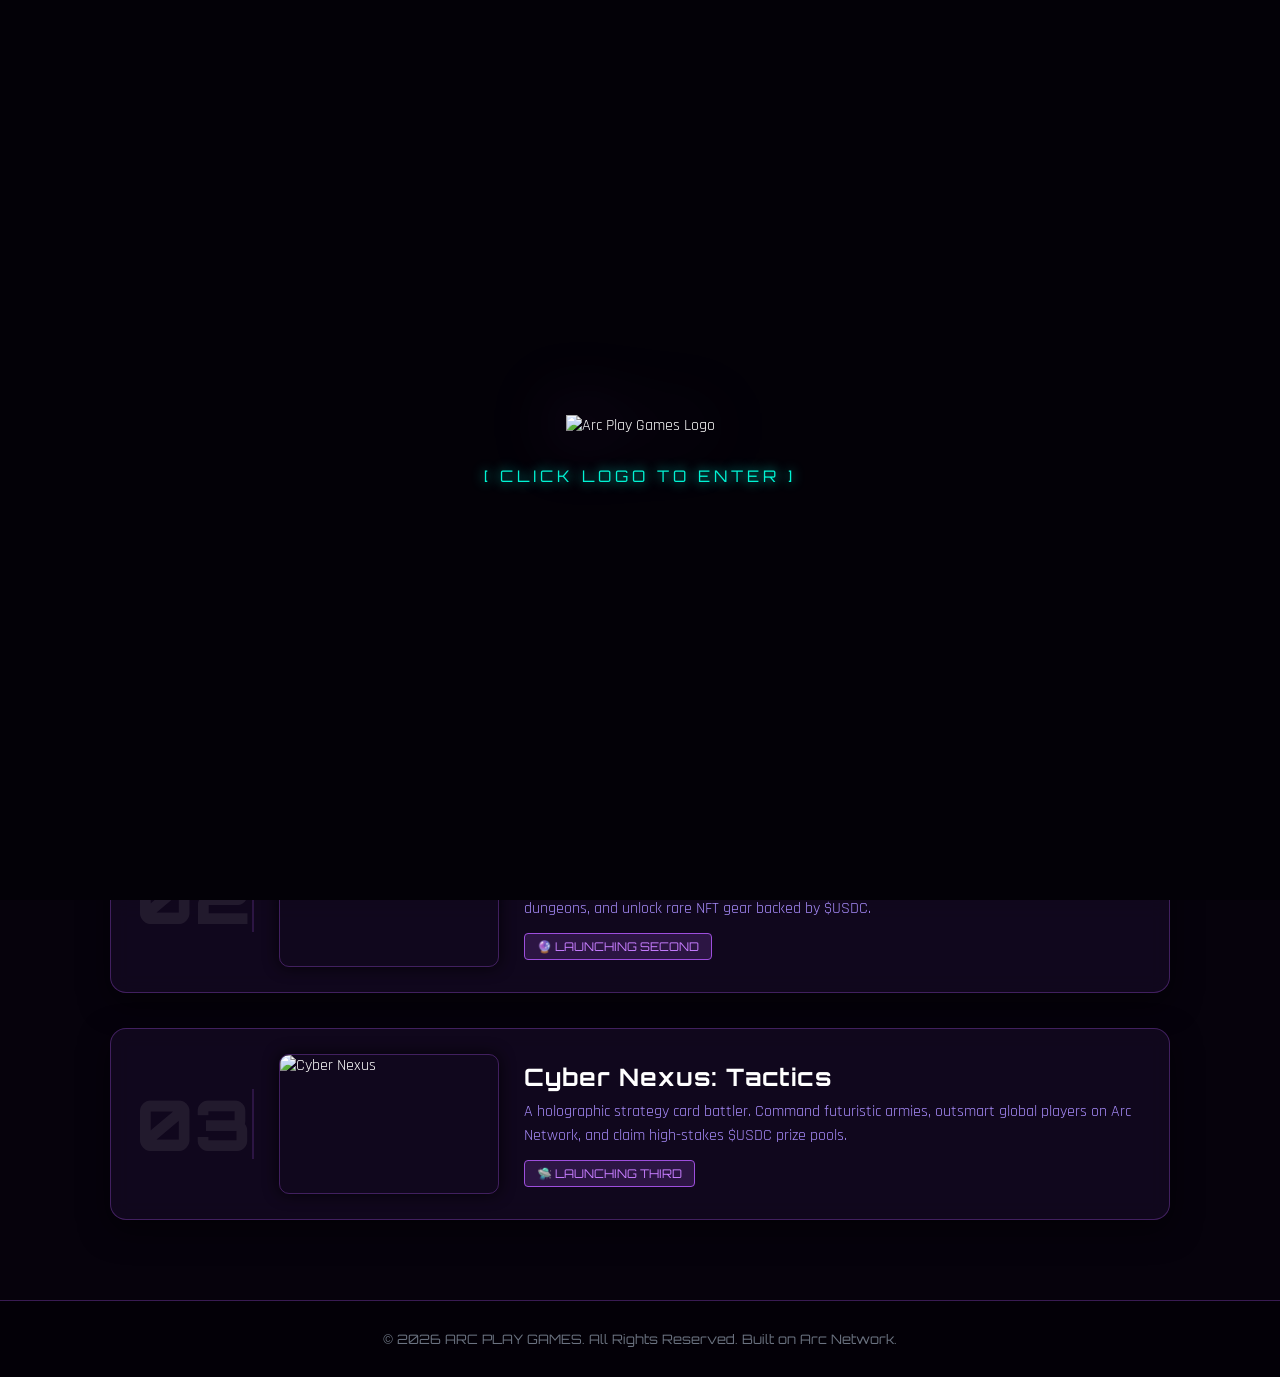
==== commit fe6f4824: "Update index.html" ====
--- a/index.html
+++ b/index.html
@@ -1,57 +1,554 @@
-<!doctype html><html lang="en"><head>
-<meta charset="utf-8"><meta name="viewport" content="width=device-width,initial-scale=1">
-<meta name="theme-color" content="#020405"><meta name="description" content="Arc Play Games — next-generation GameFi designed for Arc.">
-<title>Arc Play Games — $ARCPLAY is Coming</title>
-<link rel="preconnect" href="https://fonts.googleapis.com"><link rel="preconnect" href="https://fonts.gstatic.com" crossorigin>
-<link href="https://fonts.googleapis.com/css2?family=Inter:wght@400;500;600;700;800&family=Space+Grotesk:wght@500;600;700&display=swap" rel="stylesheet">
-<style>
-:root{--bg:#020405;--line:rgba(110,235,255,.16);--cyan:#63efff;--text:#f4fbfd;--muted:#82939a;--max:1220px}
-*{box-sizing:border-box}html{scroll-behavior:smooth}body{margin:0;background:var(--bg);color:var(--text);font-family:Inter,system-ui,sans-serif;overflow-x:hidden}
-body:before{content:"";position:fixed;inset:0;pointer-events:none;z-index:20;opacity:.12;background-image:linear-gradient(rgba(255,255,255,.04) 1px,transparent 1px),linear-gradient(90deg,rgba(255,255,255,.04) 1px,transparent 1px);background-size:70px 70px}
-a{color:inherit;text-decoration:none}.top{height:31px;display:grid;place-items:center;font:700 9px "Space Grotesk";letter-spacing:.35em;color:#a8f7ff;border-bottom:1px solid rgba(99,239,255,.08);background:linear-gradient(90deg,transparent,rgba(38,225,255,.09),transparent)}
-nav{height:78px;position:sticky;top:0;z-index:15;background:rgba(2,4,5,.73);backdrop-filter:blur(20px);border-bottom:1px solid rgba(255,255,255,.055)}
-.navin,.wrap{width:min(var(--max),calc(100% - 34px));margin:auto}.navin{height:100%;display:flex;align-items:center;justify-content:space-between}.brand{display:flex;align-items:center;gap:11px;font:700 15px "Space Grotesk"}.brand img{width:40px;height:40px;border-radius:10px;object-fit:cover;object-position:center 38%;filter:drop-shadow(0 0 13px rgba(0,220,255,.4))}
-.navlinks{display:flex;gap:28px;color:#91a2a9;font-size:12px}.navlinks a:hover{color:#fff}.x,.btn{border:1px solid rgba(255,255,255,.1);border-radius:11px}.x{font-weight:700;font-size:11px;padding:10px 13px}
-.hero{min-height:770px;display:flex;align-items:center;position:relative;overflow:hidden;background:linear-gradient(90deg,rgba(2,4,5,.98),rgba(2,4,5,.82) 35%,rgba(2,4,5,.25)),url('arcplay-banner.jpg') center/cover}
-.hero:after{content:"";position:absolute;inset:auto 0 0;height:240px;background:linear-gradient(transparent,var(--bg));z-index:1}.hero-grid{width:min(var(--max),calc(100% - 34px));margin:auto;position:relative;z-index:2;padding:100px 0 150px}
-.eyebrow,.kicker{color:#62ebff;font:800 9px "Space Grotesk";letter-spacing:.24em;text-transform:uppercase}.eyebrow:before{content:"";display:inline-block;width:28px;height:1px;background:var(--cyan);vertical-align:middle;margin-right:10px}
-h1{font:700 clamp(54px,7vw,94px)/.9 "Space Grotesk";letter-spacing:-.07em;margin:19px 0 25px;max-width:780px}h1 span{display:block;background:linear-gradient(110deg,#fff,#9bf6ff 52%,#2ed4ef);-webkit-background-clip:text;color:transparent}
-.lead{max-width:590px;color:#a5b5bb;font-size:16px;line-height:1.8}.heroBtns{display:flex;gap:11px;flex-wrap:wrap;margin-top:29px}.btn{display:inline-flex;align-items:center;justify-content:center;padding:13px 17px;font-size:11px;font-weight:800;transition:.2s}.btn:hover,.x:hover{transform:translateY(-2px);border-color:rgba(99,239,255,.35)}.btn.primary{background:linear-gradient(135deg,#a0faff,#00aeca);color:#021014;border:0;box-shadow:0 0 35px rgba(0,205,240,.15)}.signal{margin-top:18px;color:#65777e;font-size:10px}.signal b{color:#9fb4bb}
-section{padding:110px 0}.head{display:flex;justify-content:space-between;gap:30px;align-items:end;margin-bottom:38px}.head h2{font:700 clamp(34px,4vw,57px)/1 "Space Grotesk";letter-spacing:-.055em;margin:9px 0 0}.head p{max-width:500px;color:#7e9097;font-size:13px;line-height:1.75}
-.games{display:grid;gap:13px}.game{min-height:270px;border:1px solid rgba(255,255,255,.075);border-radius:22px;overflow:hidden;background:linear-gradient(110deg,#080d10,#050708);display:grid;grid-template-columns:78px 1fr 350px;position:relative}.game:after{content:"";position:absolute;inset:0;pointer-events:none;background:linear-gradient(90deg,transparent 50%,rgba(50,225,250,.035))}
-.num{font:700 33px "Space Grotesk";color:#31464d;padding:27px;border-right:1px solid rgba(255,255,255,.06)}.gamecopy{padding:31px;position:relative;z-index:1}.status{display:inline-flex;align-items:center;gap:7px;color:#6ceeff;font:800 9px "Space Grotesk";letter-spacing:.18em;text-transform:uppercase}.status i{width:6px;height:6px;border-radius:50%;background:#63efff;box-shadow:0 0 12px #63efff}.game h3{font:700 29px "Space Grotesk";letter-spacing:-.04em;margin:17px 0 9px}.game p{color:#809198;font-size:12px;line-height:1.75;max-width:580px;margin:0}.tagrow{display:flex;gap:7px;flex-wrap:wrap;margin-top:18px}.tag{font-size:9px;color:#91a8af;border:1px solid rgba(255,255,255,.08);padding:6px 8px;border-radius:7px;background:rgba(255,255,255,.025)}
-.gameart{position:relative;min-height:270px;background:center/cover url('arcplay-banner.jpg')}.gameart:before{content:"";position:absolute;inset:0;background:linear-gradient(90deg,#080d10,rgba(8,13,16,.2)),radial-gradient(circle at 70% 45%,rgba(60,232,255,.2),transparent 38%)}.gameart:after{content:"";position:absolute;inset:16%;border:1px solid rgba(102,239,255,.22);border-radius:50%;transform:skewX(-14deg);box-shadow:0 0 55px rgba(0,200,240,.12)}.game:nth-child(2) .gameart{filter:hue-rotate(15deg)}.game:nth-child(3) .gameart{filter:hue-rotate(-12deg)}
-.usdc{margin-top:80px;padding:55px;border:1px solid rgba(99,239,255,.14);border-radius:25px;background:radial-gradient(circle at 70% 20%,rgba(43,223,250,.11),transparent 40%),linear-gradient(135deg,#071014,#040708);display:grid;grid-template-columns:1fr auto;align-items:center;gap:30px}.usdc h2{font:700 clamp(32px,4vw,54px) "Space Grotesk";letter-spacing:-.06em;margin:8px 0}.usdc p{color:#7f9299;font-size:12px;line-height:1.75;max-width:620px}.coin{width:120px;height:120px;border-radius:50%;border:1px solid rgba(111,239,255,.45);display:grid;place-items:center;font:700 16px "Space Grotesk";box-shadow:0 0 70px rgba(0,205,240,.12),inset 0 0 40px rgba(0,205,240,.1);position:relative}.coin:before,.coin:after{content:"";position:absolute;border:1px solid rgba(100,239,255,.2);border-radius:50%;inset:-16px}.coin:after{inset:-34px;border-style:dashed}
-.preview{border-radius:24px;overflow:hidden;border:1px solid rgba(255,255,255,.07);position:relative;background:#05090a}.preview video{width:100%;height:500px;display:block;object-fit:cover;opacity:.6}.overlay{position:absolute;inset:0;padding:35px;display:flex;align-items:flex-end;background:linear-gradient(transparent 30%,rgba(2,4,5,.94))}.overlay h3{font:700 32px "Space Grotesk";margin:8px 0}.overlay p{color:#87999f;font-size:12px;line-height:1.7;max-width:580px}
-.road{display:grid;grid-template-columns:repeat(4,1fr);gap:12px}.phase{padding:24px;border:1px solid rgba(255,255,255,.075);border-radius:18px;background:#070b0d}.phase b{color:#5feeff;font:800 9px "Space Grotesk";letter-spacing:.17em}.phase h3{font:700 18px "Space Grotesk";margin:26px 0 9px}.phase p{color:#778990;font-size:11px;line-height:1.7;margin:0}
-.cta{text-align:center;padding:80px 20px;border:1px solid rgba(99,239,255,.13);border-radius:25px;background:radial-gradient(circle at 50% 0,rgba(40,221,250,.1),transparent 55%),#060a0c}.cta h2{font:700 clamp(37px,5vw,65px) "Space Grotesk";letter-spacing:-.06em;margin:10px 0}.cta p{color:#809299;max-width:560px;margin:0 auto 24px;font-size:12px;line-height:1.7}
-footer{border-top:1px solid rgba(255,255,255,.06);padding:36px 0 48px;color:#61737a;font-size:10px}.foot{display:flex;justify-content:space-between;gap:20px}.foot a{color:#a5b8be}
-#intro{position:fixed;inset:0;background:#010203;z-index:100;display:grid;place-items:center;overflow:hidden;transition:opacity .7s,visibility .7s}.introLogo{width:min(330px,60vw);filter:drop-shadow(0 0 28px rgba(61,231,255,.42));cursor:pointer;animation:logoIn 1.1s ease both}.introWord{position:absolute;bottom:15%;font:700 10px "Space Grotesk";letter-spacing:.34em;color:#6eeeff;text-transform:uppercase;animation:blink 1.6s infinite}.spark{position:absolute;width:3px;height:3px;border-radius:50%;background:#8cf8ff;opacity:0;pointer-events:none}.hide{opacity:0;visibility:hidden}
-@keyframes logoIn{from{opacity:0;transform:scale(.82)}to{opacity:1;transform:scale(1)}}@keyframes blink{50%{opacity:.35}}@keyframes vanish{to{transform:scale(1.18);opacity:0;filter:blur(9px)}}
-@media(max-width:900px){.navlinks{display:none}.game{grid-template-columns:56px 1fr}.gameart{display:none}.road{grid-template-columns:1fr 1fr}.usdc{grid-template-columns:1fr}.coin{display:none}.hero{min-height:690px}}
-@media(max-width:560px){section{padding:78px 0}.hero-grid{padding:80px 0 125px}h1{font-size:55px}.gamecopy{padding:25px 19px}.num{padding:24px 14px;font-size:25px}.head{display:block}.head p{margin-top:20px}.preview video{height:380px}.usdc{padding:32px}.foot{flex-direction:column}}
-</style></head><body>
-<div id="intro"><img class="introLogo" id="introLogo" src="arcplay-logo.jpg" alt="Arc Play Games"><div class="introWord">Click to enter the universe</div></div>
-<div class="top">$ARCPLAY IS COMING</div>
-<nav><div class="navin"><a class="brand" href="#home"><img src="arcplay-logo.jpg"><span>ARC PLAY GAMES</span></a><div class="navlinks"><a href="#games">Games</a><a href="#economy">GameFi</a><a href="#roadmap">Roadmap</a></div><a class="x" href="https://x.com/ArcPlayGames" target="_blank" rel="noopener">𝕏 @ArcPlayGames</a></div></nav>
-<main id="home">
-<section class="hero"><div class="hero-grid"><div><div class="eyebrow">A new gaming layer for Arc</div><h1>THE NEXT<br><span>PLAYABLE</span><br>UNIVERSE.</h1><p class="lead">Arc Play Games is building a new generation of GameFi experiences — designed around competitive play, digital ownership and an economy where skill can matter.</p><div class="heroBtns"><a class="btn primary" href="#games">Explore the Games →</a><a class="btn" href="https://x.com/ArcPlayGames" target="_blank">Follow on X ↗</a></div><div class="signal">NETWORK <b>ARC</b> · REWARD MODEL <b>PLAY TO EARN $USDC</b> · STATUS <b>BUILDING</b></div></div></div></section>
-<section id="games"><div class="wrap"><div class="head"><div><div class="kicker">The launch sequence</div><h2>Three worlds. One universe.</h2></div><p>Original game concepts created for Arc Play Games. The numbering represents intended launch order, not a claim that these concepts have never existed elsewhere.</p></div>
-<div class="games">
-<article class="game"><div class="num">01</div><div class="gamecopy"><div class="status"><i></i> FIRST DROP · IN DEVELOPMENT</div><h3>VOIDRUN: ZERO HOUR</h3><p>A high-speed extraction arena where every second changes the map. Retrieve unstable energy, escape before the grid collapses, and outplay rival squads.</p><div class="tagrow"><span class="tag">EXTRACTION</span><span class="tag">REAL-TIME</span><span class="tag">ONCHAIN REWARDS</span></div></div><div class="gameart"></div></article>
-<article class="game"><div class="num">02</div><div class="gamecopy"><div class="status"><i></i> SECOND DROP · PLANNED</div><h3>ARCHEON: MEMORY WAR</h3><p>A tactical world that remembers player actions. Territories evolve from collective decisions, creating a persistent battlefield where yesterday's strategy can rewrite tomorrow's map.</p><div class="tagrow"><span class="tag">TACTICAL</span><span class="tag">PERSISTENT WORLD</span><span class="tag">PLAYER-DRIVEN</span></div></div><div class="gameart"></div></article>
-<article class="game"><div class="num">03</div><div class="gamecopy"><div class="status"><i></i> THIRD DROP · PLANNED</div><h3>NEON RELIC</h3><p>A competitive relic-hunting game built around risk, discovery and asymmetric abilities. The rarest path is never the safest path — and the arena changes as players discover it.</p><div class="tagrow"><span class="tag">RELIC HUNT</span><span class="tag">ASYMMETRIC</span><span class="tag">SEASONAL</span></div></div><div class="gameart"></div></article>
-</div>
-<div class="usdc" id="economy"><div><div class="kicker">GameFi economy</div><h2>PLAY TO EARN <span style="color:#6eeeff">$USDC</span></h2><p>Planned reward direction: eligible skill-based gameplay can generate $USDC rewards through the Arc Play Games economy. <b>This is a project concept, not a live earning or token-claim system yet.</b></p><a class="btn primary" href="https://x.com/ArcPlayGames" target="_blank">Watch the build ↗</a></div><div class="coin">$USDC</div></div>
-</div></section>
-<section><div class="wrap"><div class="head"><div><div class="kicker">Atmosphere</div><h2>Enter the signal.</h2></div><p>Dark, precise, cinematic and intentionally minimal.</p></div><div class="preview"><video src="arcplay-preview.mp4" autoplay muted loop playsinline></video><div class="overlay"><div><div class="kicker">ARC PLAY GAMES</div><h3>Built different. Played onchain.</h3><p>From the first launch to the wider universe, every game is designed to feel like part of one connected world.</p></div></div></div></div></section>
-<section id="roadmap"><div class="wrap"><div class="head"><div><div class="kicker">Roadmap</div><h2>Build → Play → Expand.</h2></div><p>Milestones can evolve as the games are tested. Production token mechanics will only be enabled after required technical and security work.</p></div><div class="road">
-<div class="phase"><b>PHASE 01</b><h3>GENESIS</h3><p>Brand, community, prototype universe and first game concept.</p></div><div class="phase"><b>PHASE 02</b><h3>PLAYTEST</h3><p>Gameplay testing, balancing, progression and player feedback.</p></div><div class="phase"><b>PHASE 03</b><h3>ARC BUILD</h3><p>Wallet, reward architecture and production blockchain integration.</p></div><div class="phase"><b>PHASE 04</b><h3>LAUNCH</h3><p>Release the first game, seasons and eligible reward mechanics.</p></div>
-</div></div></section>
-<section><div class="wrap"><div class="cta"><div class="kicker">$ARCPLAY</div><h2>THE UNIVERSE IS LOADING.</h2><p>Follow the official Arc Play Games account for development updates, reveals, playtests and launch announcements.</p><a class="btn primary" href="https://x.com/ArcPlayGames" target="_blank">𝕏 Follow @ArcPlayGames</a></div></div></section>
-</main><footer><div class="wrap foot"><div>© 2026 Arc Play Games · Concept / development site</div><a href="https://x.com/ArcPlayGames" target="_blank">@ArcPlayGames</a></div></footer>
-<script>
-const intro=document.getElementById('intro'),logo=document.getElementById('introLogo');
-function enter(){if(intro.classList.contains('hide'))return;logo.style.animation='vanish .65s cubic-bezier(.2,.8,.2,1) forwards';for(let i=0;i<55;i++){const s=document.createElement('i');s.className='spark';const a=Math.random()*Math.PI*2,r=70+Math.random()*260;s.style.left='50%';s.style.top='50%';s.style.transform=`translate(${Math.cos(a)*r}px,${Math.sin(a)*r}px)`;s.style.opacity='1';s.style.transition=`transform ${.5+Math.random()*.8}s cubic-bezier(.1,.7,.2,1),opacity .8s`;intro.appendChild(s);requestAnimationFrame(()=>{s.style.transform=`translate(${Math.cos(a)*r*2.4}px,${Math.sin(a)*r*2.4}px) scale(0)`;s.style.opacity='0'})}setTimeout(()=>intro.classList.add('hide'),520)}
-logo.addEventListener('click',enter);intro.addEventListener('click',e=>{if(e.target===intro)enter()});
-</script></body></html>+<!DOCTYPE html>
+<html lang="en">
+<head>
+    <meta charset="UTF-8">
+    <meta name="viewport" content="width=device-width, initial-scale=1.0">
+    <title>Arc Play Games | Next-Gen Web3 Gaming</title>
+    <!-- Premium Gaming Fonts -->
+    <link href="https://fonts.googleapis.com/css2?family=Orbitron:wght@400;600;800;900&family=Rajdhani:wght@500;600;700&display=swap" rel="stylesheet">
+    
+    <style>
+        :root {
+            --bg-dark: #06020c;
+            --purple-main: #9d4edd;
+            --purple-glow: #c77dff;
+            --cyan-accent: #00f5d4;
+            --card-bg: rgba(20, 10, 35, 0.75);
+            --border-purple: rgba(157, 78, 221, 0.35);
+        }
+
+        * {
+            margin: 0;
+            padding: 0;
+            box-sizing: border-box;
+            font-family: 'Rajdhani', sans-serif;
+            user-select: none;
+        }
+
+        body {
+            background-color: var(--bg-dark);
+            color: #ffffff;
+            overflow-x: hidden;
+            background-image: 
+                radial-gradient(circle at 15% 20%, rgba(157, 78, 221, 0.15) 0%, transparent 40%),
+                radial-gradient(circle at 85% 80%, rgba(0, 245, 212, 0.1) 0%, transparent 40%);
+            background-attachment: fixed;
+        }
+
+        /* ---------------- TOP BANNER ---------------- */
+        .ticker-wrap {
+            width: 100%;
+            background: linear-gradient(90deg, #3c096c, #7b2cbf, #3c096c);
+            color: #fff;
+            padding: 8px 0;
+            text-align: center;
+            font-family: 'Orbitron', sans-serif;
+            font-size: 14px;
+            font-weight: 800;
+            letter-spacing: 3px;
+            text-transform: uppercase;
+            box-shadow: 0 0 20px rgba(199, 125, 255, 0.6);
+            border-bottom: 1px solid var(--cyan-accent);
+            position: relative;
+            z-index: 10;
+        }
+
+        .ticker-wrap span {
+            color: var(--cyan-accent);
+            text-shadow: 0 0 10px var(--cyan-accent);
+            animation: pulse 1.5s infinite alternate;
+        }
+
+        /* ---------------- INTRO OVERLAY & SHATTER ---------------- */
+        #intro-overlay {
+            position: fixed;
+            top: 0;
+            left: 0;
+            width: 100vw;
+            height: 100vh;
+            background-color: #030107;
+            z-index: 9999;
+            display: flex;
+            flex-direction: column;
+            justify-content: center;
+            align-items: center;
+            cursor: pointer;
+            transition: opacity 0.8s ease, visibility 0.8s;
+        }
+
+        #intro-canvas {
+            position: absolute;
+            top: 0;
+            left: 0;
+            width: 100%;
+            height: 100%;
+            pointer-events: none;
+        }
+
+        .logo-wrapper {
+            position: relative;
+            z-index: 2;
+            text-align: center;
+            transition: transform 0.3s ease;
+        }
+
+        .logo-wrapper:hover {
+            transform: scale(1.05);
+        }
+
+        .intro-logo {
+            max-width: 280px;
+            height: auto;
+            filter: drop-shadow(0 0 35px rgba(157, 78, 221, 0.8));
+            animation: floatLogo 3s ease-in-out infinite;
+        }
+
+        .click-hint {
+            margin-top: 30px;
+            font-family: 'Orbitron', sans-serif;
+            font-size: 16px;
+            letter-spacing: 4px;
+            color: var(--cyan-accent);
+            text-shadow: 0 0 12px var(--cyan-accent);
+            animation: blink 1.2s infinite;
+        }
+
+        /* ---------------- NAVBAR ---------------- */
+        nav {
+            display: flex;
+            justify-content: space-between;
+            align-items: center;
+            padding: 20px 8%;
+            background: rgba(6, 2, 12, 0.85);
+            backdrop-filter: blur(12px);
+            border-bottom: 1px solid var(--border-purple);
+            position: sticky;
+            top: 0;
+            z-index: 100;
+        }
+
+        .brand-title {
+            font-family: 'Orbitron', sans-serif;
+            font-size: 26px;
+            font-weight: 900;
+            background: linear-gradient(135deg, #fff, var(--purple-glow));
+            -webkit-background-clip: text;
+            -webkit-text-fill-color: transparent;
+            letter-spacing: 2px;
+        }
+
+        .network-badge {
+            display: flex;
+            align-items: center;
+            gap: 10px;
+            background: rgba(157, 78, 221, 0.15);
+            border: 1px solid var(--purple-main);
+            padding: 8px 18px;
+            border-radius: 30px;
+            font-family: 'Orbitron', sans-serif;
+            font-size: 13px;
+            color: #fff;
+            box-shadow: 0 0 15px rgba(157, 78, 221, 0.3);
+        }
+
+        .earn-tag {
+            color: var(--cyan-accent);
+            font-weight: bold;
+            text-shadow: 0 0 8px var(--cyan-accent);
+        }
+
+        /* ---------------- HERO SECTION ---------------- */
+        .hero {
+            text-align: center;
+            padding: 70px 20px 40px;
+            position: relative;
+        }
+
+        .hero h1 {
+            font-family: 'Orbitron', sans-serif;
+            font-size: 52px;
+            font-weight: 900;
+            text-transform: uppercase;
+            letter-spacing: 3px;
+            margin-bottom: 15px;
+            text-shadow: 0 0 30px var(--purple-main);
+        }
+
+        .hero p {
+            font-size: 20px;
+            color: #c4b5fd;
+            max-width: 700px;
+            margin: 0 auto 30px;
+            letter-spacing: 1px;
+        }
+
+        .usdc-banner {
+            display: inline-block;
+            background: linear-gradient(90deg, rgba(0, 245, 212, 0.1), rgba(157, 78, 221, 0.2));
+            border: 1px solid var(--cyan-accent);
+            padding: 12px 30px;
+            border-radius: 8px;
+            font-family: 'Orbitron', sans-serif;
+            font-size: 18px;
+            color: var(--cyan-accent);
+            box-shadow: 0 0 25px rgba(0, 245, 212, 0.3);
+        }
+
+        /* ---------------- GAMES LAUNCH LIST ---------------- */
+        .section-title {
+            text-align: center;
+            font-family: 'Orbitron', sans-serif;
+            font-size: 32px;
+            margin: 60px 0 40px;
+            letter-spacing: 2px;
+            color: #fff;
+            text-shadow: 0 0 15px var(--purple-glow);
+        }
+
+        .games-container {
+            max-width: 1100px;
+            margin: 0 auto;
+            padding: 0 20px 80px;
+            display: flex;
+            flex-direction: column;
+            gap: 35px;
+        }
+
+        .game-card {
+            display: flex;
+            align-items: center;
+            background: var(--card-bg);
+            border: 1px solid var(--border-purple);
+            border-radius: 16px;
+            padding: 25px;
+            backdrop-filter: blur(10px);
+            box-shadow: 0 10px 30px rgba(0, 0, 0, 0.5);
+            transition: all 0.4s ease;
+            position: relative;
+            overflow: hidden;
+        }
+
+        .game-card:hover {
+            transform: translateY(-5px);
+            border-color: var(--purple-glow);
+            box-shadow: 0 0 35px rgba(157, 78, 221, 0.5);
+        }
+
+        /* Number Badge on the Left */
+        .launch-number {
+            font-family: 'Orbitron', sans-serif;
+            font-size: 70px;
+            font-weight: 900;
+            color: rgba(255, 255, 255, 0.08);
+            min-width: 90px;
+            text-align: center;
+            border-right: 2px solid rgba(157, 78, 221, 0.2);
+            margin-right: 25px;
+            line-height: 1;
+            transition: color 0.4s ease;
+        }
+
+        .game-card:hover .launch-number {
+            color: var(--cyan-accent);
+            text-shadow: 0 0 20px var(--cyan-accent);
+        }
+
+        .game-image {
+            width: 220px;
+            height: 140px;
+            object-fit: cover;
+            border-radius: 10px;
+            border: 1px solid var(--border-purple);
+            box-shadow: 0 0 15px rgba(0, 0, 0, 0.8);
+        }
+
+        .game-info {
+            padding-left: 25px;
+            flex: 1;
+        }
+
+        .game-info h3 {
+            font-family: 'Orbitron', sans-serif;
+            font-size: 24px;
+            color: #fff;
+            margin-bottom: 8px;
+            letter-spacing: 1px;
+        }
+
+        .game-info p {
+            color: #a78bfa;
+            font-size: 16px;
+            line-height: 1.5;
+            margin-bottom: 12px;
+        }
+
+        .status-tag {
+            display: inline-block;
+            font-family: 'Orbitron', sans-serif;
+            font-size: 12px;
+            padding: 5px 12px;
+            border-radius: 4px;
+            background: rgba(157, 78, 221, 0.2);
+            color: var(--purple-glow);
+            border: 1px solid var(--purple-main);
+        }
+
+        /* ---------------- FOOTER ---------------- */
+        footer {
+            text-align: center;
+            padding: 30px;
+            border-top: 1px solid var(--border-purple);
+            background: rgba(3, 1, 7, 0.9);
+            font-family: 'Orbitron', sans-serif;
+            font-size: 13px;
+            color: #6b7280;
+        }
+
+        /* Animations */
+        @keyframes pulse {
+            0% { opacity: 0.7; }
+            100% { opacity: 1; }
+        }
+
+        @keyframes blink {
+            0%, 100% { opacity: 1; }
+            50% { opacity: 0.3; }
+        }
+
+        @keyframes floatLogo {
+            0%, 100% { transform: translateY(0); }
+            50% { transform: translateY(-12px); }
+        }
+
+        @media (max-width: 768px) {
+            .game-card {
+                flex-direction: column;
+                text-align: center;
+            }
+            .launch-number {
+                border-right: none;
+                border-bottom: 2px solid rgba(157, 78, 221, 0.2);
+                margin-right: 0;
+                margin-bottom: 15px;
+                padding-bottom: 10px;
+                width: 100%;
+            }
+            .game-info {
+                padding-left: 0;
+                margin-top: 15px;
+            }
+            .hero h1 { font-size: 34px; }
+        }
+    </style>
+</head>
+<body>
+
+    <!-- TOP ANNOUNCEMENT BANNER -->
+    <div class="ticker-wrap">
+        🚀 <span>$ARCPLAY IS COMING</span> — THE NEXT GENERATION GAMING ECOSYSTEM ON ARC NETWORK 🚀
+    </div>
+
+    <!-- FULLSCREEN INTRO OVERLAY -->
+    <div id="intro-overlay">
+        <canvas id="intro-canvas"></canvas>
+        <div class="logo-wrapper" id="logo-btn">
+            <img src="1000028324.jpg" alt="Arc Play Games Logo" class="intro-logo" id="main-logo-img">
+            <div class="click-hint">[ CLICK LOGO TO ENTER ]</div>
+        </div>
+    </div>
+
+    <!-- MAIN NAVBAR -->
+    <nav>
+        <div class="brand-title">ARC PLAY GAMES</div>
+        <div class="network-badge">
+            <span>Powered by <strong>Arc Network</strong></span>
+            <span>|</span>
+            <span class="earn-tag">Play to Earn $USDC</span>
+        </div>
+    </nav>
+
+    <!-- HERO SECTION -->
+    <section class="hero">
+        <h1>ARC PLAY GAMES</h1>
+        <p>Experience ultra-futuristic Web3 gaming powered by Arc Network speed. Play revolutionary titles and earn real $USDC rewards.</p>
+        <div class="usdc-banner">
+            🎮 PLAY TO EARN <strong>$USDC</strong>
+        </div>
+    </section>
+
+    <!-- UPCOMING GAMES ROADMAP (NUMBERED 1, 2, 3) -->
+    <h2 class="section-title">UPCOMING GAME LAUNCHES</h2>
+
+    <div class="games-container">
+
+        <!-- GAME 1 -->
+        <div class="game-card">
+            <div class="launch-number">01</div>
+            <img src="https://images.unsplash.com/photo-1542751371-adc38448a05e?auto=format&fit=crop&w=600&q=80" alt="Neon Drift" class="game-image">
+            <div class="game-info">
+                <h3>Neon Drift: Quantum Racing</h3>
+                <p>An unprecedented high-speed sci-fi hover racing game. Race through quantum tracks, dodge energy hazards, and earn $USDC for every victory.</p>
+                <span class="status-tag">⚡ LAUNCHING FIRST</span>
+            </div>
+        </div>
+
+        <!-- GAME 2 -->
+        <div class="game-card">
+            <div class="launch-number">02</div>
+            <img src="https://images.unsplash.com/photo-1511512578047-dfb367046420?auto=format&fit=crop&w=600&q=80" alt="Crystal Knight" class="game-image">
+            <div class="game-info">
+                <h3>Crystal Knight: Arcane Realm</h3>
+                <p>A next-gen action RPG set in a mystical crystal universe. Fight epic bosses, conquer dark dungeons, and unlock rare NFT gear backed by $USDC.</p>
+                <span class="status-tag">🔮 LAUNCHING SECOND</span>
+            </div>
+        </div>
+
+        <!-- GAME 3 -->
+        <div class="game-card">
+            <div class="launch-number">03</div>
+            <img src="https://images.unsplash.com/photo-1538481199705-c710c4e965fc?auto=format&fit=crop&w=600&q=80" alt="Cyber Nexus" class="game-image">
+            <div class="game-info">
+                <h3>Cyber Nexus: Tactics</h3>
+                <p>A holographic strategy card battler. Command futuristic armies, outsmart global players on Arc Network, and claim high-stakes $USDC prize pools.</p>
+                <span class="status-tag">🛸 LAUNCHING THIRD</span>
+            </div>
+        </div>
+
+    </div>
+
+    <!-- FOOTER -->
+    <footer>
+        &copy; 2026 ARC PLAY GAMES. All Rights Reserved. Built on Arc Network.
+    </footer>
+
+    <!-- JAVASCRIPT LOGIC (SHATTER EFFECT + BUILT-IN SOUND) -->
+    <script>
+        const logoBtn = document.getElementById('logo-btn');
+        const introOverlay = document.getElementById('intro-overlay');
+        const canvas = document.getElementById('intro-canvas');
+        const ctx = canvas.getContext('2d');
+
+        function resizeCanvas() {
+            canvas.width = window.innerWidth;
+            canvas.height = window.innerHeight;
+        }
+        window.addEventListener('resize', resizeCanvas);
+        resizeCanvas();
+
+        // Synthesize Magic Glass Shatter + Sci-Fi Laser Sound (No External Audio File Needed)
+        function playMagicShatterSound() {
+            const AudioCtx = window.AudioContext || window.webkitAudioContext;
+            if (!AudioCtx) return;
+            const audioCtx = new AudioCtx();
+
+            // Explosive Noise Buffer (Glass Shatter)
+            const bufferSize = audioCtx.sampleRate * 0.8;
+            const buffer = audioCtx.createBuffer(1, bufferSize, audioCtx.sampleRate);
+            const data = buffer.getChannelData(0);
+            for (let i = 0; i < bufferSize; i++) {
+                data[i] = Math.random() * 2 - 1;
+            }
+
+            const noise = audioCtx.createBufferSource();
+            noise.buffer = buffer;
+
+            const filter = audioCtx.createBiquadFilter();
+            filter.type = 'highpass';
+            filter.frequency.setValueAtTime(1000, audioCtx.currentTime);
+            filter.frequency.exponentialRampToValueAtTime(8000, audioCtx.currentTime + 0.4);
+
+            const gain = audioCtx.createGain();
+            gain.gain.setValueAtTime(0.8, audioCtx.currentTime);
+            gain.gain.exponentialRampToValueAtTime(0.01, audioCtx.currentTime + 0.7);
+
+            noise.connect(filter);
+            filter.connect(gain);
+            gain.connect(audioCtx.destination);
+
+            // Sci-Fi Energy Sweep
+            const osc = audioCtx.createOscillator();
+            const oscGain = audioCtx.createGain();
+            osc.type = 'sawtooth';
+            osc.frequency.setValueAtTime(600, audioCtx.currentTime);
+            osc.frequency.exponentialRampToValueAtTime(80, audioCtx.currentTime + 0.5);
+
+            oscGain.gain.setValueAtTime(0.5, audioCtx.currentTime);
+            oscGain.gain.exponentialRampToValueAtTime(0.01, audioCtx.currentTime + 0.5);
+
+            osc.connect(oscGain);
+            oscGain.connect(audioCtx.destination);
+
+            noise.start();
+            osc.start();
+            osc.stop(audioCtx.currentTime + 0.7);
+        }
+
+        // Particle Shatter Animation
+        let particles = [];
+        function createShatterParticles(x, y) {
+            const particleCount = 120;
+            for (let i = 0; i < particleCount; i++) {
+                const angle = Math.random() * Math.PI * 2;
+                const speed = Math.random() * 12 + 4;
+                particles.push({
+                    x: x,
+                    y: y,
+                    vx: Math.cos(angle) * speed,
+                    vy: Math.sin(angle) * speed,
+                    size: Math.random() * 6 + 2,
+                    color: Math.random() > 0.5 ? '#00f5d4' : '#c77dff',
+                    alpha: 1,
+                    decay: Math.random() * 0.02 + 0.015
+                });
+            }
+        }
+
+        function animateParticles() {
+            ctx.clearRect(0, 0, canvas.width, canvas.height);
+            particles.forEach((p, index) => {
+                p.x += p.vx;
+                p.y += p.vy;
+                p.alpha -= p.decay;
+
+                ctx.save();
+                ctx.globalAlpha = Math.max(0, p.alpha);
+                ctx.fillStyle = p.color;
+                ctx.shadowBlur = 10;
+                ctx.shadowColor = p.color;
+                ctx.beginPath();
+                ctx.arc(p.x, p.y, p.size, 0, Math.PI * 2);
+                ctx.fill();
+                ctx.restore();
+
+                if (p.alpha <= 0) particles.splice(index, 1);
+            });
+
+            if (particles.length > 0) {
+                requestAnimationFrame(animateParticles);
+            }
+        }
+
+        // Click Event: Trigger Sound, Shatter & Hide Intro
+        logoBtn.addEventListener('click', (e) => {
+            playMagicShatterSound();
+
+            const rect = logoBtn.getBoundingClientRect();
+            const centerX = rect.left + rect.width / 2;
+            const centerY = rect.top + rect.height / 2;
+
+            createShatterParticles(centerX, centerY);
+            animateParticles();
+
+            // Hide Logo Text/Image
+            logoBtn.style.opacity = '0';
+            logoBtn.style.transform = 'scale(1.5)';
+
+            // Fade out entire intro screen after shatter effect
+            setTimeout(() => {
+                introOverlay.style.opacity = '0';
+                introOverlay.style.visibility = 'hidden';
+            }, 600);
+        });
+    </script>
+</body>
+</html>
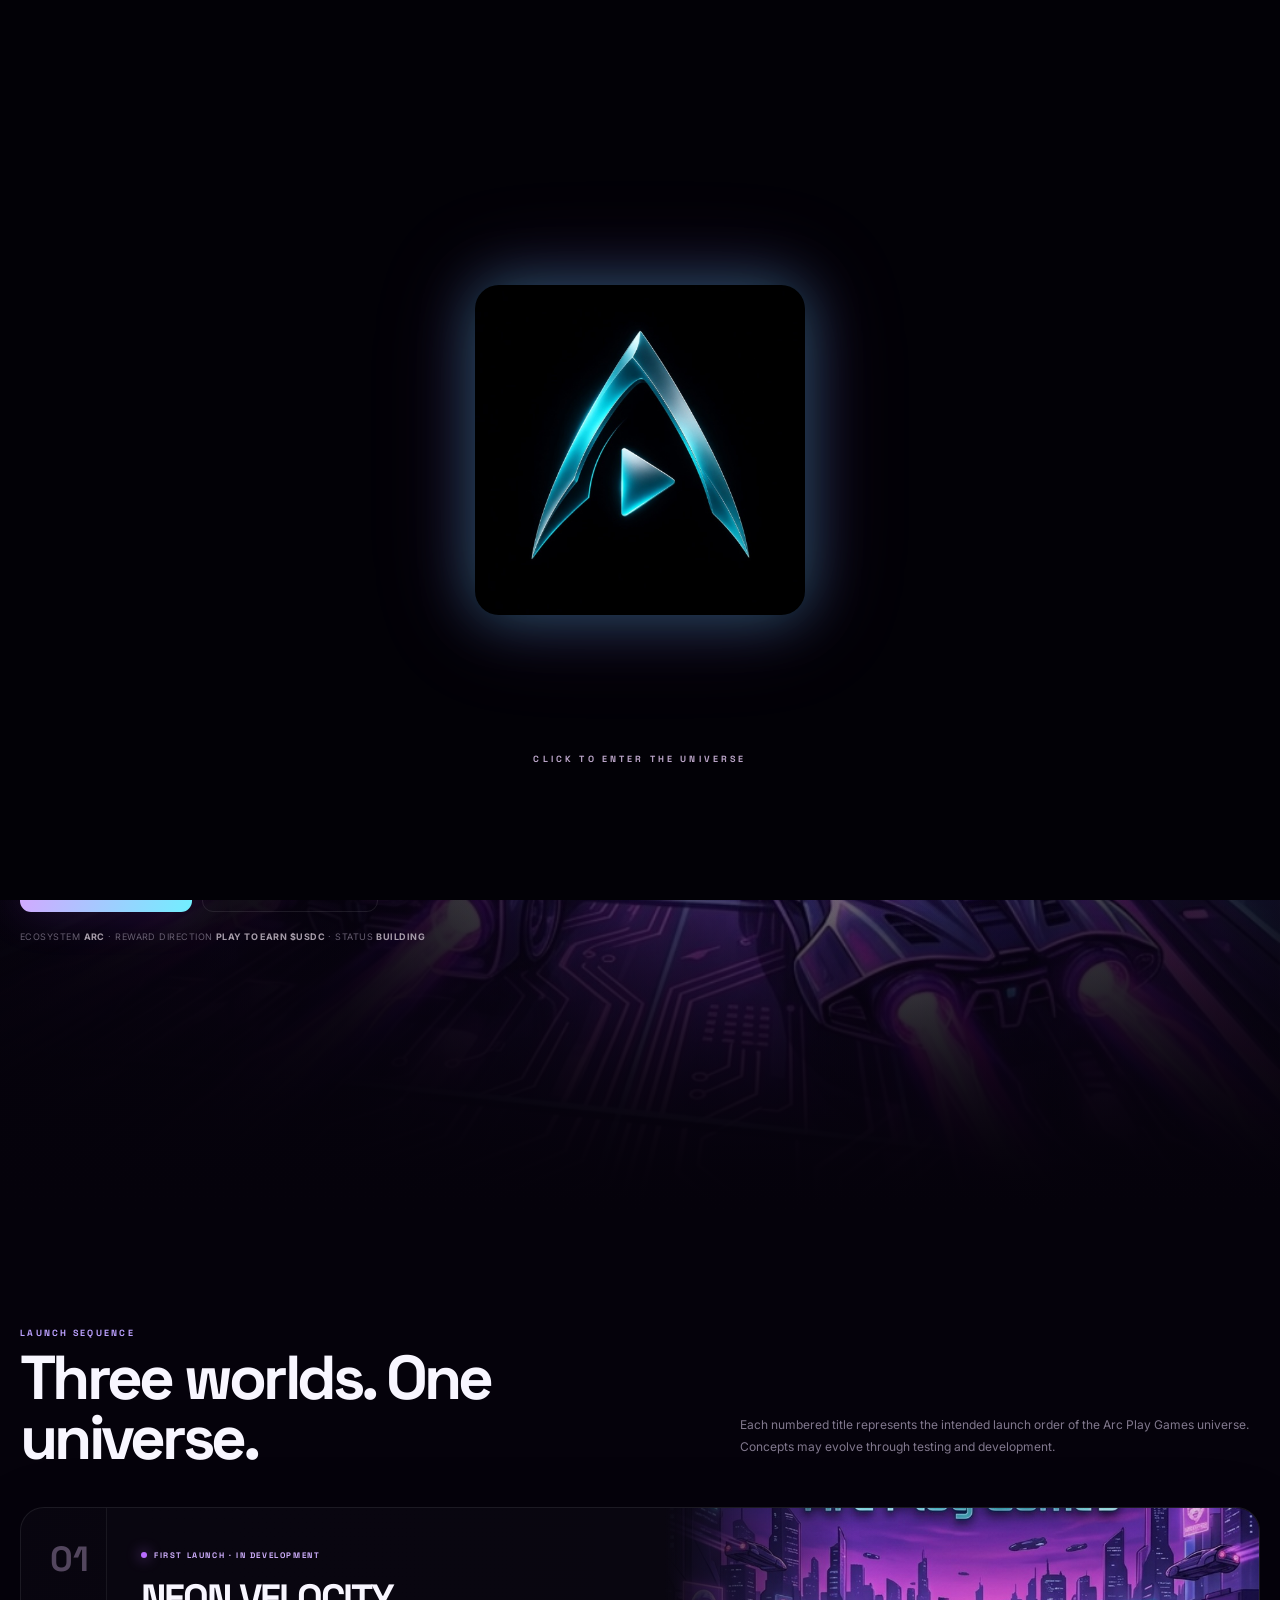
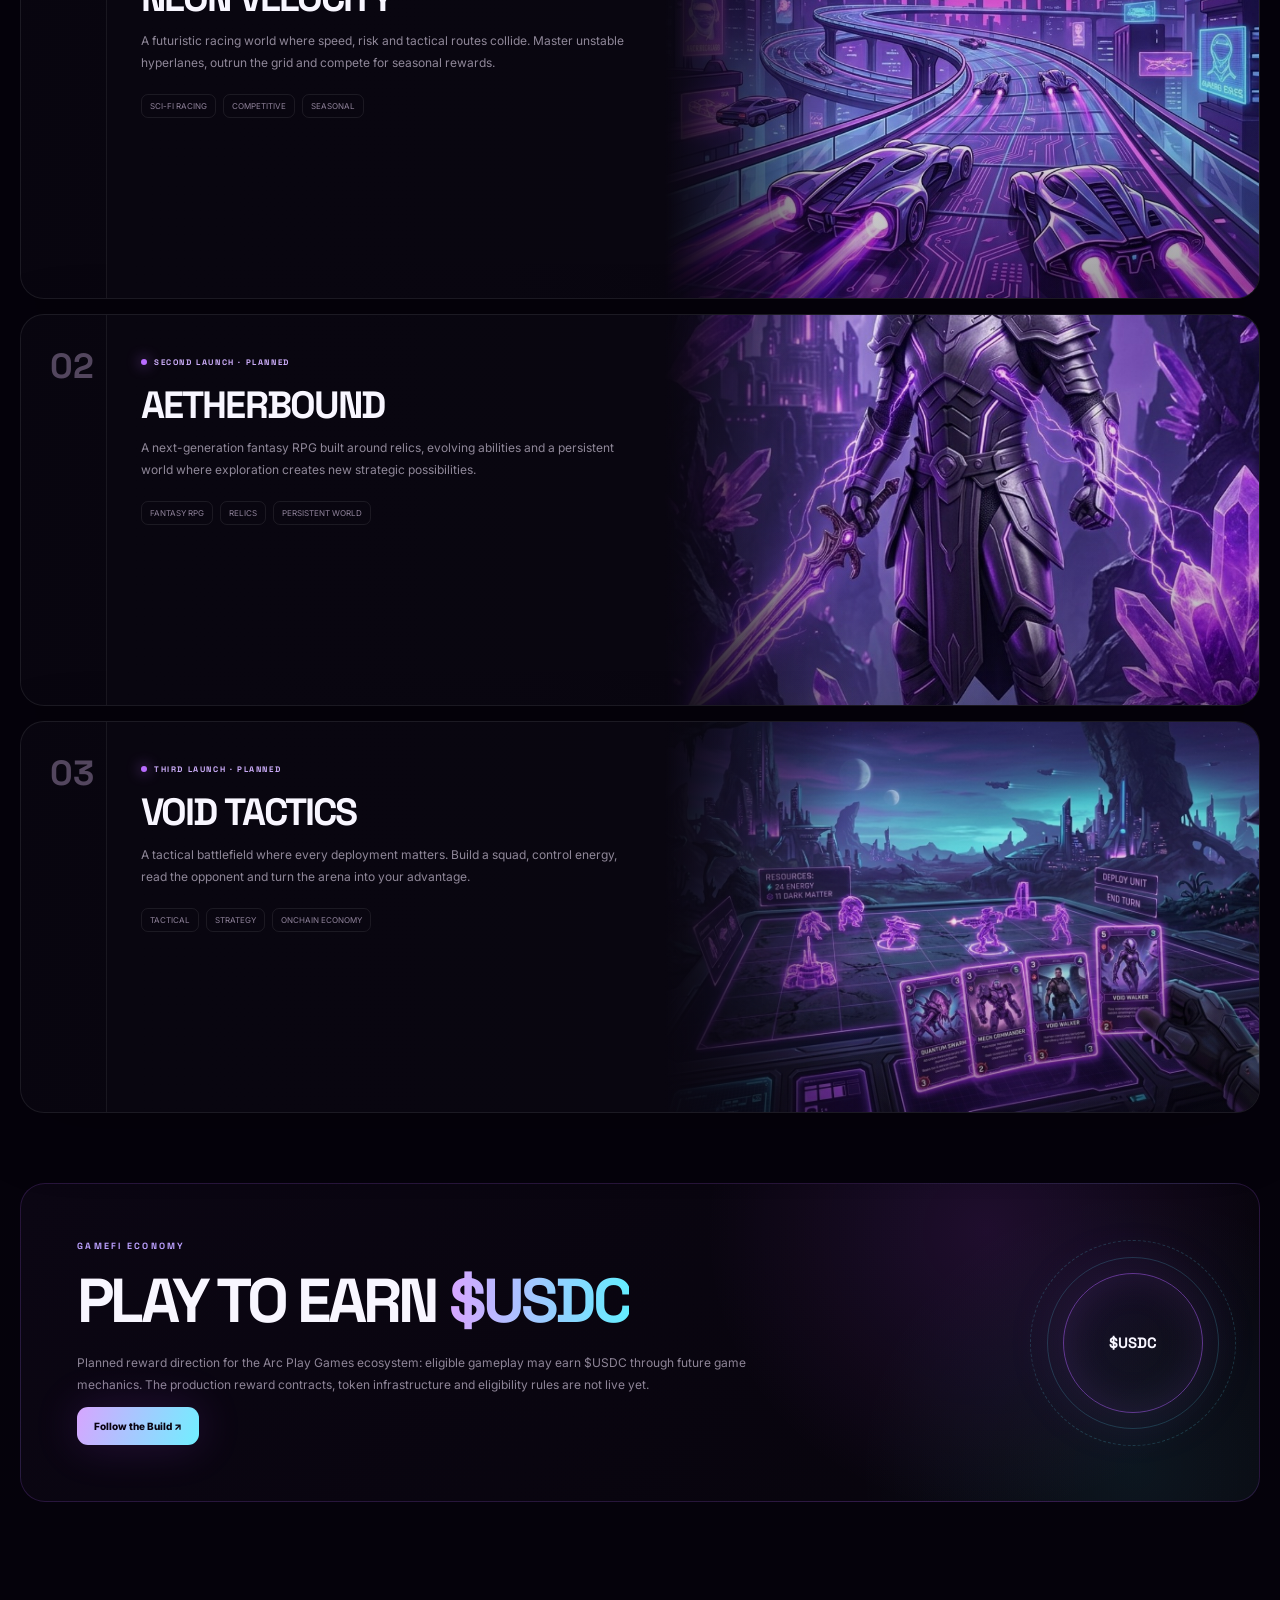
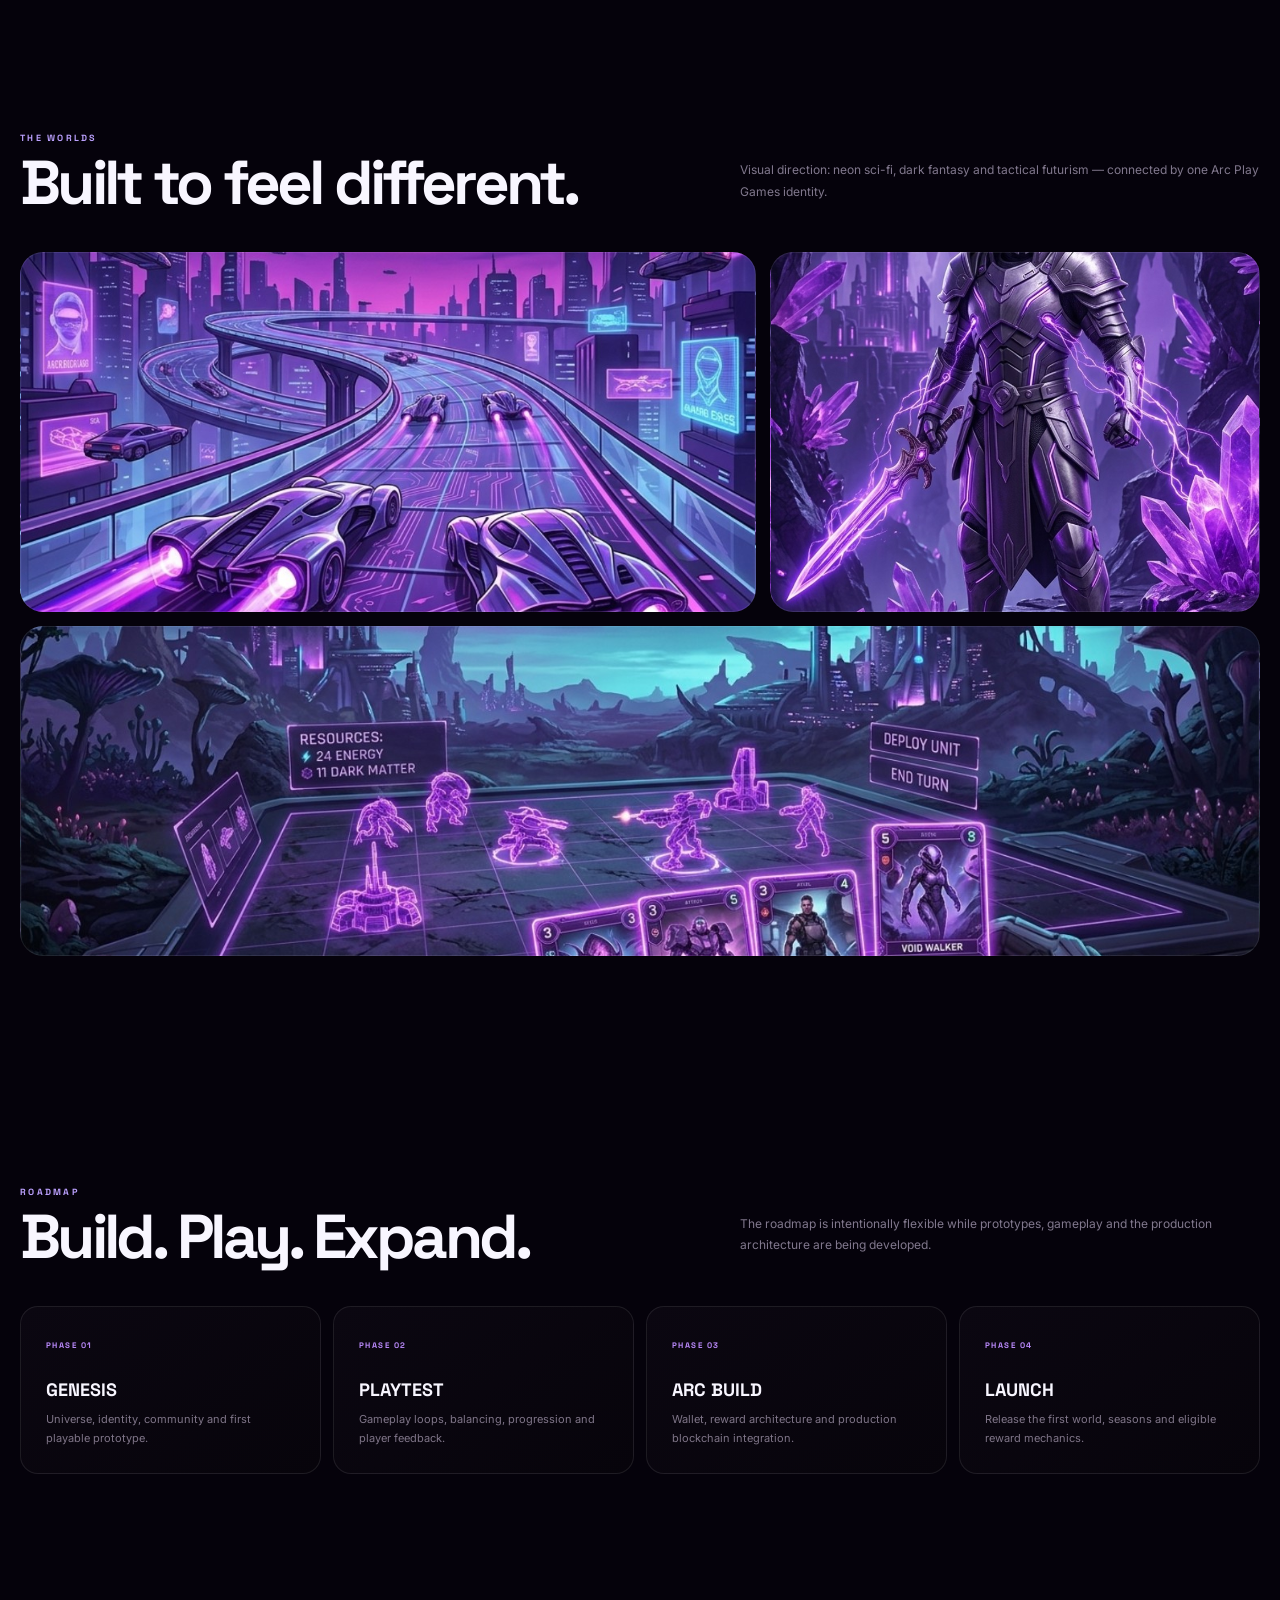
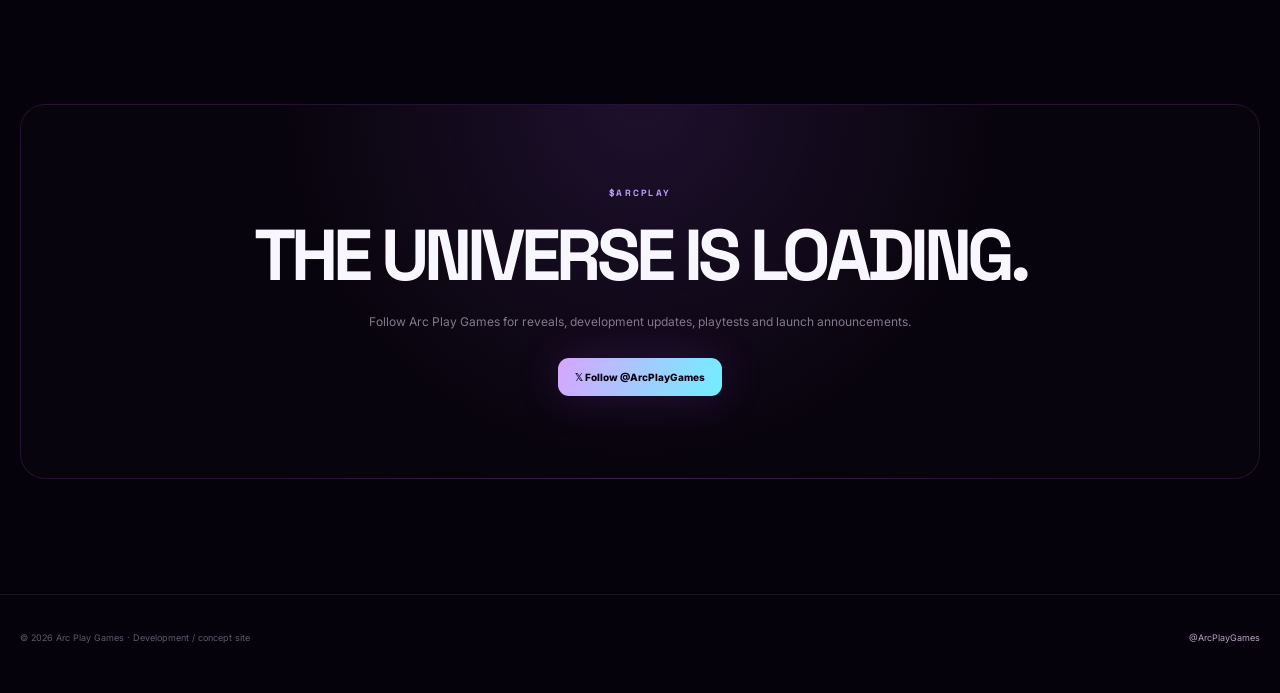
==== commit 12dea55d: "Add files via upload" ====
--- a/index.html
+++ b/index.html
@@ -1,554 +1,135 @@
-<!DOCTYPE html>
+<!doctype html>
 <html lang="en">
 <head>
-    <meta charset="UTF-8">
-    <meta name="viewport" content="width=device-width, initial-scale=1.0">
-    <title>Arc Play Games | Next-Gen Web3 Gaming</title>
-    <!-- Premium Gaming Fonts -->
-    <link href="https://fonts.googleapis.com/css2?family=Orbitron:wght@400;600;800;900&family=Rajdhani:wght@500;600;700&display=swap" rel="stylesheet">
-    
-    <style>
-        :root {
-            --bg-dark: #06020c;
-            --purple-main: #9d4edd;
-            --purple-glow: #c77dff;
-            --cyan-accent: #00f5d4;
-            --card-bg: rgba(20, 10, 35, 0.75);
-            --border-purple: rgba(157, 78, 221, 0.35);
-        }
-
-        * {
-            margin: 0;
-            padding: 0;
-            box-sizing: border-box;
-            font-family: 'Rajdhani', sans-serif;
-            user-select: none;
-        }
-
-        body {
-            background-color: var(--bg-dark);
-            color: #ffffff;
-            overflow-x: hidden;
-            background-image: 
-                radial-gradient(circle at 15% 20%, rgba(157, 78, 221, 0.15) 0%, transparent 40%),
-                radial-gradient(circle at 85% 80%, rgba(0, 245, 212, 0.1) 0%, transparent 40%);
-            background-attachment: fixed;
-        }
-
-        /* ---------------- TOP BANNER ---------------- */
-        .ticker-wrap {
-            width: 100%;
-            background: linear-gradient(90deg, #3c096c, #7b2cbf, #3c096c);
-            color: #fff;
-            padding: 8px 0;
-            text-align: center;
-            font-family: 'Orbitron', sans-serif;
-            font-size: 14px;
-            font-weight: 800;
-            letter-spacing: 3px;
-            text-transform: uppercase;
-            box-shadow: 0 0 20px rgba(199, 125, 255, 0.6);
-            border-bottom: 1px solid var(--cyan-accent);
-            position: relative;
-            z-index: 10;
-        }
-
-        .ticker-wrap span {
-            color: var(--cyan-accent);
-            text-shadow: 0 0 10px var(--cyan-accent);
-            animation: pulse 1.5s infinite alternate;
-        }
-
-        /* ---------------- INTRO OVERLAY & SHATTER ---------------- */
-        #intro-overlay {
-            position: fixed;
-            top: 0;
-            left: 0;
-            width: 100vw;
-            height: 100vh;
-            background-color: #030107;
-            z-index: 9999;
-            display: flex;
-            flex-direction: column;
-            justify-content: center;
-            align-items: center;
-            cursor: pointer;
-            transition: opacity 0.8s ease, visibility 0.8s;
-        }
-
-        #intro-canvas {
-            position: absolute;
-            top: 0;
-            left: 0;
-            width: 100%;
-            height: 100%;
-            pointer-events: none;
-        }
-
-        .logo-wrapper {
-            position: relative;
-            z-index: 2;
-            text-align: center;
-            transition: transform 0.3s ease;
-        }
-
-        .logo-wrapper:hover {
-            transform: scale(1.05);
-        }
-
-        .intro-logo {
-            max-width: 280px;
-            height: auto;
-            filter: drop-shadow(0 0 35px rgba(157, 78, 221, 0.8));
-            animation: floatLogo 3s ease-in-out infinite;
-        }
-
-        .click-hint {
-            margin-top: 30px;
-            font-family: 'Orbitron', sans-serif;
-            font-size: 16px;
-            letter-spacing: 4px;
-            color: var(--cyan-accent);
-            text-shadow: 0 0 12px var(--cyan-accent);
-            animation: blink 1.2s infinite;
-        }
-
-        /* ---------------- NAVBAR ---------------- */
-        nav {
-            display: flex;
-            justify-content: space-between;
-            align-items: center;
-            padding: 20px 8%;
-            background: rgba(6, 2, 12, 0.85);
-            backdrop-filter: blur(12px);
-            border-bottom: 1px solid var(--border-purple);
-            position: sticky;
-            top: 0;
-            z-index: 100;
-        }
-
-        .brand-title {
-            font-family: 'Orbitron', sans-serif;
-            font-size: 26px;
-            font-weight: 900;
-            background: linear-gradient(135deg, #fff, var(--purple-glow));
-            -webkit-background-clip: text;
-            -webkit-text-fill-color: transparent;
-            letter-spacing: 2px;
-        }
-
-        .network-badge {
-            display: flex;
-            align-items: center;
-            gap: 10px;
-            background: rgba(157, 78, 221, 0.15);
-            border: 1px solid var(--purple-main);
-            padding: 8px 18px;
-            border-radius: 30px;
-            font-family: 'Orbitron', sans-serif;
-            font-size: 13px;
-            color: #fff;
-            box-shadow: 0 0 15px rgba(157, 78, 221, 0.3);
-        }
-
-        .earn-tag {
-            color: var(--cyan-accent);
-            font-weight: bold;
-            text-shadow: 0 0 8px var(--cyan-accent);
-        }
-
-        /* ---------------- HERO SECTION ---------------- */
-        .hero {
-            text-align: center;
-            padding: 70px 20px 40px;
-            position: relative;
-        }
-
-        .hero h1 {
-            font-family: 'Orbitron', sans-serif;
-            font-size: 52px;
-            font-weight: 900;
-            text-transform: uppercase;
-            letter-spacing: 3px;
-            margin-bottom: 15px;
-            text-shadow: 0 0 30px var(--purple-main);
-        }
-
-        .hero p {
-            font-size: 20px;
-            color: #c4b5fd;
-            max-width: 700px;
-            margin: 0 auto 30px;
-            letter-spacing: 1px;
-        }
-
-        .usdc-banner {
-            display: inline-block;
-            background: linear-gradient(90deg, rgba(0, 245, 212, 0.1), rgba(157, 78, 221, 0.2));
-            border: 1px solid var(--cyan-accent);
-            padding: 12px 30px;
-            border-radius: 8px;
-            font-family: 'Orbitron', sans-serif;
-            font-size: 18px;
-            color: var(--cyan-accent);
-            box-shadow: 0 0 25px rgba(0, 245, 212, 0.3);
-        }
-
-        /* ---------------- GAMES LAUNCH LIST ---------------- */
-        .section-title {
-            text-align: center;
-            font-family: 'Orbitron', sans-serif;
-            font-size: 32px;
-            margin: 60px 0 40px;
-            letter-spacing: 2px;
-            color: #fff;
-            text-shadow: 0 0 15px var(--purple-glow);
-        }
-
-        .games-container {
-            max-width: 1100px;
-            margin: 0 auto;
-            padding: 0 20px 80px;
-            display: flex;
-            flex-direction: column;
-            gap: 35px;
-        }
-
-        .game-card {
-            display: flex;
-            align-items: center;
-            background: var(--card-bg);
-            border: 1px solid var(--border-purple);
-            border-radius: 16px;
-            padding: 25px;
-            backdrop-filter: blur(10px);
-            box-shadow: 0 10px 30px rgba(0, 0, 0, 0.5);
-            transition: all 0.4s ease;
-            position: relative;
-            overflow: hidden;
-        }
-
-        .game-card:hover {
-            transform: translateY(-5px);
-            border-color: var(--purple-glow);
-            box-shadow: 0 0 35px rgba(157, 78, 221, 0.5);
-        }
-
-        /* Number Badge on the Left */
-        .launch-number {
-            font-family: 'Orbitron', sans-serif;
-            font-size: 70px;
-            font-weight: 900;
-            color: rgba(255, 255, 255, 0.08);
-            min-width: 90px;
-            text-align: center;
-            border-right: 2px solid rgba(157, 78, 221, 0.2);
-            margin-right: 25px;
-            line-height: 1;
-            transition: color 0.4s ease;
-        }
-
-        .game-card:hover .launch-number {
-            color: var(--cyan-accent);
-            text-shadow: 0 0 20px var(--cyan-accent);
-        }
-
-        .game-image {
-            width: 220px;
-            height: 140px;
-            object-fit: cover;
-            border-radius: 10px;
-            border: 1px solid var(--border-purple);
-            box-shadow: 0 0 15px rgba(0, 0, 0, 0.8);
-        }
-
-        .game-info {
-            padding-left: 25px;
-            flex: 1;
-        }
-
-        .game-info h3 {
-            font-family: 'Orbitron', sans-serif;
-            font-size: 24px;
-            color: #fff;
-            margin-bottom: 8px;
-            letter-spacing: 1px;
-        }
-
-        .game-info p {
-            color: #a78bfa;
-            font-size: 16px;
-            line-height: 1.5;
-            margin-bottom: 12px;
-        }
-
-        .status-tag {
-            display: inline-block;
-            font-family: 'Orbitron', sans-serif;
-            font-size: 12px;
-            padding: 5px 12px;
-            border-radius: 4px;
-            background: rgba(157, 78, 221, 0.2);
-            color: var(--purple-glow);
-            border: 1px solid var(--purple-main);
-        }
-
-        /* ---------------- FOOTER ---------------- */
-        footer {
-            text-align: center;
-            padding: 30px;
-            border-top: 1px solid var(--border-purple);
-            background: rgba(3, 1, 7, 0.9);
-            font-family: 'Orbitron', sans-serif;
-            font-size: 13px;
-            color: #6b7280;
-        }
-
-        /* Animations */
-        @keyframes pulse {
-            0% { opacity: 0.7; }
-            100% { opacity: 1; }
-        }
-
-        @keyframes blink {
-            0%, 100% { opacity: 1; }
-            50% { opacity: 0.3; }
-        }
-
-        @keyframes floatLogo {
-            0%, 100% { transform: translateY(0); }
-            50% { transform: translateY(-12px); }
-        }
-
-        @media (max-width: 768px) {
-            .game-card {
-                flex-direction: column;
-                text-align: center;
-            }
-            .launch-number {
-                border-right: none;
-                border-bottom: 2px solid rgba(157, 78, 221, 0.2);
-                margin-right: 0;
-                margin-bottom: 15px;
-                padding-bottom: 10px;
-                width: 100%;
-            }
-            .game-info {
-                padding-left: 0;
-                margin-top: 15px;
-            }
-            .hero h1 { font-size: 34px; }
-        }
-    </style>
+<meta charset="utf-8">
+<meta name="viewport" content="width=device-width,initial-scale=1,viewport-fit=cover">
+<meta name="theme-color" content="#05020b">
+<meta name="description" content="Arc Play Games — a cinematic GameFi universe designed for the Arc ecosystem.">
+<title>Arc Play Games — $ARCPLAY is Coming</title>
+<link rel="preconnect" href="https://fonts.googleapis.com">
+<link rel="preconnect" href="https://fonts.gstatic.com" crossorigin>
+<link href="https://fonts.googleapis.com/css2?family=Inter:wght@400;500;600;700;800&family=Space+Grotesk:wght@500;600;700&display=swap" rel="stylesheet">
+<style>
+:root{--bg:#05020b;--panel:#0a0713;--panel2:#0f0a1b;--purple:#a855f7;--pink:#ec66ff;--cyan:#54eaff;--text:#f8f6ff;--muted:#948da3;--line:rgba(255,255,255,.09);--max:1240px}
+*{box-sizing:border-box}html{scroll-behavior:smooth}body{margin:0;background:var(--bg);color:var(--text);font-family:Inter,system-ui,sans-serif;overflow-x:hidden}
+body:before{content:"";position:fixed;inset:0;pointer-events:none;z-index:50;opacity:.06;background-image:linear-gradient(rgba(255,255,255,.08) 1px,transparent 1px),linear-gradient(90deg,rgba(255,255,255,.08) 1px,transparent 1px);background-size:72px 72px}
+body:after{content:"";position:fixed;inset:-30%;pointer-events:none;z-index:-1;background:radial-gradient(circle at 18% 12%,rgba(126,54,255,.13),transparent 28%),radial-gradient(circle at 83% 33%,rgba(231,64,255,.10),transparent 28%),radial-gradient(circle at 50% 90%,rgba(36,224,255,.07),transparent 30%)}
+a{color:inherit;text-decoration:none}.wrap{width:min(var(--max),calc(100% - 36px));margin:auto}
+.topbar{height:30px;display:grid;place-items:center;border-bottom:1px solid rgba(194,103,255,.14);background:linear-gradient(90deg,transparent,rgba(145,65,255,.12),transparent);color:#dcaeff;font:800 9px "Space Grotesk";letter-spacing:.32em}
+.nav{height:78px;position:sticky;top:0;z-index:40;background:rgba(5,2,11,.70);backdrop-filter:blur(22px);border-bottom:1px solid rgba(255,255,255,.06)}
+.navin{height:100%;display:flex;align-items:center;justify-content:space-between}.brand{display:flex;align-items:center;gap:12px;font:700 14px "Space Grotesk";letter-spacing:.04em}.brand img{width:40px;height:40px;border-radius:10px;object-fit:cover;filter:drop-shadow(0 0 14px rgba(84,234,255,.35))}
+.navlinks{display:flex;gap:29px;color:#aaa1b5;font-size:11px}.navlinks a:hover{color:white}.xlink{border:1px solid var(--line);border-radius:10px;padding:10px 13px;font-size:10px;font-weight:800}
+.hero{min-height:850px;position:relative;display:flex;align-items:center;overflow:hidden;background:
+linear-gradient(90deg,rgba(5,2,11,.98) 0%,rgba(5,2,11,.91) 27%,rgba(5,2,11,.42) 58%,rgba(5,2,11,.80) 100%),
+linear-gradient(0deg,var(--bg) 0%,transparent 28%),url('game-01.png') 68% center/cover no-repeat}
+.hero:before{content:"";position:absolute;inset:0;background:radial-gradient(circle at 70% 45%,rgba(185,63,255,.16),transparent 30%),linear-gradient(180deg,transparent 65%,var(--bg));pointer-events:none}
+.heroIn{position:relative;z-index:2;padding:115px 0 155px}.eyebrow,.kicker{font:800 9px "Space Grotesk";letter-spacing:.25em;text-transform:uppercase;color:#bca1ff}.eyebrow:before{content:"";display:inline-block;width:28px;height:1px;background:linear-gradient(90deg,var(--purple),var(--cyan));vertical-align:middle;margin-right:10px}
+h1{font:700 clamp(55px,8vw,105px)/.88 "Space Grotesk";letter-spacing:-.075em;margin:20px 0 28px;max-width:850px}h1 span{display:block;background:linear-gradient(110deg,#fff 10%,#c9a7ff 47%,#6befff 90%);-webkit-background-clip:text;color:transparent}
+.lead{max-width:610px;color:#aaa2b4;font-size:15px;line-height:1.85}.buttons{display:flex;gap:10px;flex-wrap:wrap;margin-top:30px}.btn{display:inline-flex;align-items:center;justify-content:center;padding:13px 17px;border-radius:11px;border:1px solid var(--line);font-size:10px;font-weight:800;transition:.22s}.btn:hover{transform:translateY(-2px);border-color:rgba(183,105,255,.45)}.btn.primary{border:0;color:#09020f;background:linear-gradient(110deg,#d7a5ff,#70efff);box-shadow:0 0 45px rgba(179,77,255,.18)}
+.meta{margin-top:19px;color:#665e70;font-size:9px;letter-spacing:.05em}.meta b{color:#a79daa}
+section{padding:115px 0}.sectionHead{display:flex;justify-content:space-between;align-items:end;gap:30px;margin-bottom:38px}.sectionHead h2{font:700 clamp(36px,5vw,62px)/.98 "Space Grotesk";letter-spacing:-.06em;margin:9px 0 0}.sectionHead p{max-width:520px;color:#81788d;font-size:12px;line-height:1.8}
+.games{display:grid;gap:15px}.game{position:relative;min-height:390px;border:1px solid rgba(255,255,255,.08);border-radius:24px;overflow:hidden;background:#090610;display:grid;grid-template-columns:86px 1fr 48%;box-shadow:0 18px 70px rgba(0,0,0,.18)}.game:after{content:"";position:absolute;inset:0;pointer-events:none;background:linear-gradient(90deg,rgba(5,2,11,.2),transparent 55%,rgba(3,1,7,.12))}
+.num{position:relative;z-index:2;padding:29px;border-right:1px solid rgba(255,255,255,.07);font:700 35px "Space Grotesk";color:#53465e}.gameCopy{position:relative;z-index:3;padding:42px 34px;background:linear-gradient(90deg,#090610 0%,rgba(9,6,16,.93) 72%,rgba(9,6,16,.12) 100%)}.status{display:flex;align-items:center;gap:7px;color:#d1b1ff;font:800 8px "Space Grotesk";letter-spacing:.2em}.status i{width:6px;height:6px;border-radius:50%;background:#b96cff;box-shadow:0 0 14px #b96cff}.game h3{font:700 clamp(25px,3vw,38px)/1.05 "Space Grotesk";letter-spacing:-.05em;margin:19px 0 11px}.game p{max-width:560px;color:#8f8798;font-size:12px;line-height:1.8;margin:0}.tags{display:flex;gap:7px;flex-wrap:wrap;margin-top:21px}.tag{padding:6px 8px;border:1px solid rgba(255,255,255,.08);border-radius:7px;color:#8f829a;font-size:8px}.art{min-height:390px;background:center/cover no-repeat;position:relative}.art:after{content:"";position:absolute;inset:0;background:linear-gradient(90deg,#090610 0%,transparent 32%),linear-gradient(0deg,rgba(4,1,9,.35),transparent 45%)}
+.game:nth-child(1) .art{background-image:url('game-01.png')}.game:nth-child(2) .art{background-image:url('game-02.png')}.game:nth-child(3) .art{background-image:url('game-03.png');background-size:cover;background-position:center}
+.game:nth-child(2) .gameCopy{background:linear-gradient(90deg,#090610,rgba(9,6,16,.89) 72%,rgba(9,6,16,.15))}.game:nth-child(3) .gameCopy{background:linear-gradient(90deg,#090610,rgba(9,6,16,.91) 72%,rgba(9,6,16,.16))}
+.economy{margin-top:70px;padding:56px;border:1px solid rgba(177,96,255,.18);border-radius:25px;background:radial-gradient(circle at 78% 15%,rgba(183,77,255,.13),transparent 28%),radial-gradient(circle at 90% 90%,rgba(76,231,255,.08),transparent 24%),linear-gradient(135deg,#0b0613,#07040c)}.economyGrid{display:grid;grid-template-columns:1fr auto;align-items:center;gap:30px}.economy h2{font:700 clamp(35px,5vw,62px) "Space Grotesk";letter-spacing:-.06em;margin:9px 0}.economy h2 span{background:linear-gradient(90deg,#d8a5ff,#64edff);-webkit-background-clip:text;color:transparent}.economy p{max-width:680px;color:#8e8597;font-size:12px;line-height:1.8}.coin{width:140px;height:140px;border-radius:50%;display:grid;place-items:center;border:1px solid rgba(177,96,255,.5);font:700 15px "Space Grotesk";box-shadow:inset 0 0 40px rgba(177,96,255,.12),0 0 65px rgba(177,96,255,.11);position:relative}.coin:before,.coin:after{content:"";position:absolute;border:1px solid rgba(95,234,255,.18);border-radius:50%;inset:-17px}.coin:after{inset:-34px;border-style:dashed}
+.gallery{display:grid;grid-template-columns:1.2fr .8fr;gap:14px}.shot{min-height:360px;border-radius:23px;overflow:hidden;border:1px solid var(--line);background:center/cover}.shot.one{background-image:url('game-01.png')}.shot.two{background-image:url('game-02.png')}.shot.three{grid-column:1/-1;min-height:330px;background-image:url('game-03.png');background-position:center 45%}
+.musicPanel{position:fixed;right:18px;bottom:18px;z-index:45;border:1px solid rgba(255,255,255,.10);border-radius:13px;background:rgba(8,4,14,.80);backdrop-filter:blur(18px);padding:10px 12px;display:flex;align-items:center;gap:10px;color:#a99fb1;font-size:9px}.musicDot{width:7px;height:7px;border-radius:50%;background:#b66bff;box-shadow:0 0 12px #b66bff}.musicBtn{border:0;background:transparent;color:#e8dded;font-weight:800;font-size:10px;cursor:pointer}
+.road{display:grid;grid-template-columns:repeat(4,1fr);gap:12px}.phase{padding:25px;border:1px solid var(--line);border-radius:18px;background:linear-gradient(145deg,#0b0711,#07040b)}.phase b{color:#bd8cff;font:800 8px "Space Grotesk";letter-spacing:.18em}.phase h3{font:700 18px "Space Grotesk";margin:26px 0 9px}.phase p{color:#7f7588;font-size:11px;line-height:1.75;margin:0}
+.cta{text-align:center;padding:82px 22px;border:1px solid rgba(177,96,255,.16);border-radius:25px;background:radial-gradient(circle at 50% 0,rgba(177,96,255,.13),transparent 50%),#08040d}.cta h2{font:700 clamp(38px,6vw,72px) "Space Grotesk";letter-spacing:-.07em;margin:10px 0}.cta p{color:#82798b;max-width:570px;margin:0 auto 25px;font-size:12px;line-height:1.8}
+footer{border-top:1px solid var(--line);padding:37px 0 50px;color:#61586b;font-size:9px}.foot{display:flex;justify-content:space-between;gap:20px}.foot a{color:#b9a6c3}
+#intro{position:fixed;inset:0;z-index:100;background:#020106;display:grid;place-items:center;overflow:hidden;transition:opacity .75s,visibility .75s}.introLogo{width:min(330px,63vw);height:min(330px,63vw);object-fit:cover;border-radius:24px;cursor:pointer;filter:drop-shadow(0 0 30px rgba(80,230,255,.35)) drop-shadow(0 0 45px rgba(190,80,255,.18));animation:in .95s ease both}.enterText{position:absolute;bottom:15%;font:800 9px "Space Grotesk";letter-spacing:.35em;color:#bba5c8;animation:pulse 1.6s infinite}.hide{opacity:0;visibility:hidden}.spark{position:absolute;width:3px;height:3px;border-radius:50%;background:#b77cff;box-shadow:0 0 9px #73efff;left:50%;top:50%;pointer-events:none;transition:transform 1s cubic-bezier(.1,.7,.2,1),opacity 1s}
+@keyframes in{from{opacity:0;transform:scale(.82) rotate(-2deg)}to{opacity:1;transform:scale(1) rotate(0)}}@keyframes pulse{50%{opacity:.35}}
+@media(max-width:900px){.navlinks{display:none}.hero{min-height:760px;background-position:64% center}.game{grid-template-columns:58px 1fr}.art{display:none}.road{grid-template-columns:1fr 1fr}.gallery{grid-template-columns:1fr}.shot.three{grid-column:auto}.economyGrid{grid-template-columns:1fr}.coin{display:none}}
+@media(max-width:560px){.wrap{width:min(100% - 26px,var(--max))}.nav{height:70px}.brand span{display:none}.heroIn{padding:85px 0 135px}h1{font-size:56px}.lead{font-size:13px}.gameCopy{padding:32px 20px}.num{padding:25px 13px;font-size:27px}.sectionHead{display:block}.sectionHead p{margin-top:18px}.economy{padding:34px 23px}.shot{min-height:290px}.musicPanel{bottom:11px;right:11px}}
+</style>
 </head>
 <body>
+<div id="intro">
+  <img class="introLogo" id="introLogo" src="arcplay-logo.jpg" alt="Arc Play Games logo">
+  <div class="enterText">CLICK TO ENTER THE UNIVERSE</div>
+</div>
 
-    <!-- TOP ANNOUNCEMENT BANNER -->
-    <div class="ticker-wrap">
-        🚀 <span>$ARCPLAY IS COMING</span> — THE NEXT GENERATION GAMING ECOSYSTEM ON ARC NETWORK 🚀
-    </div>
+<audio id="bgAudio" preload="auto" loop>
+  <source src="arc-play-audio.m4a" type="audio/mp4">
+</audio>
 
-    <!-- FULLSCREEN INTRO OVERLAY -->
-    <div id="intro-overlay">
-        <canvas id="intro-canvas"></canvas>
-        <div class="logo-wrapper" id="logo-btn">
-            <img src="1000028324.jpg" alt="Arc Play Games Logo" class="intro-logo" id="main-logo-img">
-            <div class="click-hint">[ CLICK LOGO TO ENTER ]</div>
-        </div>
-    </div>
+<div class="topbar">$ARCPLAY IS COMING</div>
+<nav class="nav"><div class="wrap navin">
+  <a class="brand" href="#home"><img src="arcplay-logo.jpg" alt=""><span>ARC PLAY GAMES</span></a>
+  <div class="navlinks"><a href="#games">Games</a><a href="#economy">GameFi</a><a href="#roadmap">Roadmap</a></div>
+  <a class="xlink" href="https://x.com/ArcPlayGames" target="_blank" rel="noopener">𝕏 @ArcPlayGames</a>
+</div></nav>
 
-    <!-- MAIN NAVBAR -->
-    <nav>
-        <div class="brand-title">ARC PLAY GAMES</div>
-        <div class="network-badge">
-            <span>Powered by <strong>Arc Network</strong></span>
-            <span>|</span>
-            <span class="earn-tag">Play to Earn $USDC</span>
-        </div>
-    </nav>
+<main id="home">
+<section class="hero"><div class="wrap heroIn">
+  <div class="eyebrow">A cinematic gaming universe for Arc</div>
+  <h1>PLAY THE<br><span>UNKNOWN.</span><br>OWN THE MOMENT.</h1>
+  <p class="lead">Arc Play Games is building a new generation of GameFi experiences — cinematic worlds, competitive gameplay and a planned reward economy designed around the Arc ecosystem.</p>
+  <div class="buttons"><a class="btn primary" href="#games">Explore Launch Sequence →</a><a class="btn" href="https://x.com/ArcPlayGames" target="_blank">𝕏 Follow @ArcPlayGames ↗</a></div>
+  <div class="meta">ECOSYSTEM <b>ARC</b> · REWARD DIRECTION <b>PLAY TO EARN $USDC</b> · STATUS <b>BUILDING</b></div>
+</div></section>
 
-    <!-- HERO SECTION -->
-    <section class="hero">
-        <h1>ARC PLAY GAMES</h1>
-        <p>Experience ultra-futuristic Web3 gaming powered by Arc Network speed. Play revolutionary titles and earn real $USDC rewards.</p>
-        <div class="usdc-banner">
-            🎮 PLAY TO EARN <strong>$USDC</strong>
-        </div>
-    </section>
+<section id="games"><div class="wrap">
+  <div class="sectionHead"><div><div class="kicker">Launch sequence</div><h2>Three worlds. One universe.</h2></div><p>Each numbered title represents the intended launch order of the Arc Play Games universe. Concepts may evolve through testing and development.</p></div>
+  <div class="games">
+    <article class="game"><div class="num">01</div><div class="gameCopy"><div class="status"><i></i> FIRST LAUNCH · IN DEVELOPMENT</div><h3>NEON VELOCITY</h3><p>A futuristic racing world where speed, risk and tactical routes collide. Master unstable hyperlanes, outrun the grid and compete for seasonal rewards.</p><div class="tags"><span class="tag">SCI-FI RACING</span><span class="tag">COMPETITIVE</span><span class="tag">SEASONAL</span></div></div><div class="art"></div></article>
+    <article class="game"><div class="num">02</div><div class="gameCopy"><div class="status"><i></i> SECOND LAUNCH · PLANNED</div><h3>AETHERBOUND</h3><p>A next-generation fantasy RPG built around relics, evolving abilities and a persistent world where exploration creates new strategic possibilities.</p><div class="tags"><span class="tag">FANTASY RPG</span><span class="tag">RELICS</span><span class="tag">PERSISTENT WORLD</span></div></div><div class="art"></div></article>
+    <article class="game"><div class="num">03</div><div class="gameCopy"><div class="status"><i></i> THIRD LAUNCH · PLANNED</div><h3>VOID TACTICS</h3><p>A tactical battlefield where every deployment matters. Build a squad, control energy, read the opponent and turn the arena into your advantage.</p><div class="tags"><span class="tag">TACTICAL</span><span class="tag">STRATEGY</span><span class="tag">ONCHAIN ECONOMY</span></div></div><div class="art"></div></article>
+  </div>
 
-    <!-- UPCOMING GAMES ROADMAP (NUMBERED 1, 2, 3) -->
-    <h2 class="section-title">UPCOMING GAME LAUNCHES</h2>
+  <div class="economy" id="economy"><div class="economyGrid"><div><div class="kicker">GameFi economy</div><h2>PLAY TO EARN <span>$USDC</span></h2><p>Planned reward direction for the Arc Play Games ecosystem: eligible gameplay may earn $USDC through future game mechanics. The production reward contracts, token infrastructure and eligibility rules are not live yet.</p><a class="btn primary" href="https://x.com/ArcPlayGames" target="_blank">Follow the Build ↗</a></div><div class="coin">$USDC</div></div></div>
+</div></section>
 
-    <div class="games-container">
+<section><div class="wrap">
+  <div class="sectionHead"><div><div class="kicker">The worlds</div><h2>Built to feel different.</h2></div><p>Visual direction: neon sci-fi, dark fantasy and tactical futurism — connected by one Arc Play Games identity.</p></div>
+  <div class="gallery"><div class="shot one"></div><div class="shot two"></div><div class="shot three"></div></div>
+</div></section>
 
-        <!-- GAME 1 -->
-        <div class="game-card">
-            <div class="launch-number">01</div>
-            <img src="https://images.unsplash.com/photo-1542751371-adc38448a05e?auto=format&fit=crop&w=600&q=80" alt="Neon Drift" class="game-image">
-            <div class="game-info">
-                <h3>Neon Drift: Quantum Racing</h3>
-                <p>An unprecedented high-speed sci-fi hover racing game. Race through quantum tracks, dodge energy hazards, and earn $USDC for every victory.</p>
-                <span class="status-tag">⚡ LAUNCHING FIRST</span>
-            </div>
-        </div>
+<section id="roadmap"><div class="wrap">
+  <div class="sectionHead"><div><div class="kicker">Roadmap</div><h2>Build. Play. Expand.</h2></div><p>The roadmap is intentionally flexible while prototypes, gameplay and the production architecture are being developed.</p></div>
+  <div class="road">
+    <div class="phase"><b>PHASE 01</b><h3>GENESIS</h3><p>Universe, identity, community and first playable prototype.</p></div>
+    <div class="phase"><b>PHASE 02</b><h3>PLAYTEST</h3><p>Gameplay loops, balancing, progression and player feedback.</p></div>
+    <div class="phase"><b>PHASE 03</b><h3>ARC BUILD</h3><p>Wallet, reward architecture and production blockchain integration.</p></div>
+    <div class="phase"><b>PHASE 04</b><h3>LAUNCH</h3><p>Release the first world, seasons and eligible reward mechanics.</p></div>
+  </div>
+</div></section>
 
-        <!-- GAME 2 -->
-        <div class="game-card">
-            <div class="launch-number">02</div>
-            <img src="https://images.unsplash.com/photo-1511512578047-dfb367046420?auto=format&fit=crop&w=600&q=80" alt="Crystal Knight" class="game-image">
-            <div class="game-info">
-                <h3>Crystal Knight: Arcane Realm</h3>
-                <p>A next-gen action RPG set in a mystical crystal universe. Fight epic bosses, conquer dark dungeons, and unlock rare NFT gear backed by $USDC.</p>
-                <span class="status-tag">🔮 LAUNCHING SECOND</span>
-            </div>
-        </div>
+<section><div class="wrap"><div class="cta"><div class="kicker">$ARCPLAY</div><h2>THE UNIVERSE IS LOADING.</h2><p>Follow Arc Play Games for reveals, development updates, playtests and launch announcements.</p><a class="btn primary" href="https://x.com/ArcPlayGames" target="_blank">𝕏 Follow @ArcPlayGames</a></div></div></section>
+</main>
 
-        <!-- GAME 3 -->
-        <div class="game-card">
-            <div class="launch-number">03</div>
-            <img src="https://images.unsplash.com/photo-1538481199705-c710c4e965fc?auto=format&fit=crop&w=600&q=80" alt="Cyber Nexus" class="game-image">
-            <div class="game-info">
-                <h3>Cyber Nexus: Tactics</h3>
-                <p>A holographic strategy card battler. Command futuristic armies, outsmart global players on Arc Network, and claim high-stakes $USDC prize pools.</p>
-                <span class="status-tag">🛸 LAUNCHING THIRD</span>
-            </div>
-        </div>
+<footer><div class="wrap foot"><div>© 2026 Arc Play Games · Development / concept site</div><a href="https://x.com/ArcPlayGames" target="_blank">@ArcPlayGames</a></div></footer>
 
-    </div>
+<div class="musicPanel"><span class="musicDot" id="musicDot"></span><span id="musicState">CINEMATIC AUDIO</span><button class="musicBtn" id="musicBtn">MUTE</button></div>
 
-    <!-- FOOTER -->
-    <footer>
-        &copy; 2026 ARC PLAY GAMES. All Rights Reserved. Built on Arc Network.
-    </footer>
+<script>
+const intro=document.getElementById('intro'), logo=document.getElementById('introLogo'), audio=document.getElementById('bgAudio');
+const musicBtn=document.getElementById('musicBtn'), musicState=document.getElementById('musicState'), musicDot=document.getElementById('musicDot');
 
-    <!-- JAVASCRIPT LOGIC (SHATTER EFFECT + BUILT-IN SOUND) -->
-    <script>
-        const logoBtn = document.getElementById('logo-btn');
-        const introOverlay = document.getElementById('intro-overlay');
-        const canvas = document.getElementById('intro-canvas');
-        const ctx = canvas.getContext('2d');
-
-        function resizeCanvas() {
-            canvas.width = window.innerWidth;
-            canvas.height = window.innerHeight;
-        }
-        window.addEventListener('resize', resizeCanvas);
-        resizeCanvas();
-
-        // Synthesize Magic Glass Shatter + Sci-Fi Laser Sound (No External Audio File Needed)
-        function playMagicShatterSound() {
-            const AudioCtx = window.AudioContext || window.webkitAudioContext;
-            if (!AudioCtx) return;
-            const audioCtx = new AudioCtx();
-
-            // Explosive Noise Buffer (Glass Shatter)
-            const bufferSize = audioCtx.sampleRate * 0.8;
-            const buffer = audioCtx.createBuffer(1, bufferSize, audioCtx.sampleRate);
-            const data = buffer.getChannelData(0);
-            for (let i = 0; i < bufferSize; i++) {
-                data[i] = Math.random() * 2 - 1;
-            }
-
-            const noise = audioCtx.createBufferSource();
-            noise.buffer = buffer;
-
-            const filter = audioCtx.createBiquadFilter();
-            filter.type = 'highpass';
-            filter.frequency.setValueAtTime(1000, audioCtx.currentTime);
-            filter.frequency.exponentialRampToValueAtTime(8000, audioCtx.currentTime + 0.4);
-
-            const gain = audioCtx.createGain();
-            gain.gain.setValueAtTime(0.8, audioCtx.currentTime);
-            gain.gain.exponentialRampToValueAtTime(0.01, audioCtx.currentTime + 0.7);
-
-            noise.connect(filter);
-            filter.connect(gain);
-            gain.connect(audioCtx.destination);
-
-            // Sci-Fi Energy Sweep
-            const osc = audioCtx.createOscillator();
-            const oscGain = audioCtx.createGain();
-            osc.type = 'sawtooth';
-            osc.frequency.setValueAtTime(600, audioCtx.currentTime);
-            osc.frequency.exponentialRampToValueAtTime(80, audioCtx.currentTime + 0.5);
-
-            oscGain.gain.setValueAtTime(0.5, audioCtx.currentTime);
-            oscGain.gain.exponentialRampToValueAtTime(0.01, audioCtx.currentTime + 0.5);
-
-            osc.connect(oscGain);
-            oscGain.connect(audioCtx.destination);
-
-            noise.start();
-            osc.start();
-            osc.stop(audioCtx.currentTime + 0.7);
-        }
-
-        // Particle Shatter Animation
-        let particles = [];
-        function createShatterParticles(x, y) {
-            const particleCount = 120;
-            for (let i = 0; i < particleCount; i++) {
-                const angle = Math.random() * Math.PI * 2;
-                const speed = Math.random() * 12 + 4;
-                particles.push({
-                    x: x,
-                    y: y,
-                    vx: Math.cos(angle) * speed,
-                    vy: Math.sin(angle) * speed,
-                    size: Math.random() * 6 + 2,
-                    color: Math.random() > 0.5 ? '#00f5d4' : '#c77dff',
-                    alpha: 1,
-                    decay: Math.random() * 0.02 + 0.015
-                });
-            }
-        }
-
-        function animateParticles() {
-            ctx.clearRect(0, 0, canvas.width, canvas.height);
-            particles.forEach((p, index) => {
-                p.x += p.vx;
-                p.y += p.vy;
-                p.alpha -= p.decay;
-
-                ctx.save();
-                ctx.globalAlpha = Math.max(0, p.alpha);
-                ctx.fillStyle = p.color;
-                ctx.shadowBlur = 10;
-                ctx.shadowColor = p.color;
-                ctx.beginPath();
-                ctx.arc(p.x, p.y, p.size, 0, Math.PI * 2);
-                ctx.fill();
-                ctx.restore();
-
-                if (p.alpha <= 0) particles.splice(index, 1);
-            });
-
-            if (particles.length > 0) {
-                requestAnimationFrame(animateParticles);
-            }
-        }
-
-        // Click Event: Trigger Sound, Shatter & Hide Intro
-        logoBtn.addEventListener('click', (e) => {
-            playMagicShatterSound();
-
-            const rect = logoBtn.getBoundingClientRect();
-            const centerX = rect.left + rect.width / 2;
-            const centerY = rect.top + rect.height / 2;
-
-            createShatterParticles(centerX, centerY);
-            animateParticles();
-
-            // Hide Logo Text/Image
-            logoBtn.style.opacity = '0';
-            logoBtn.style.transform = 'scale(1.5)';
-
-            // Fade out entire intro screen after shatter effect
-            setTimeout(() => {
-                introOverlay.style.opacity = '0';
-                introOverlay.style.visibility = 'hidden';
-            }, 600);
-        });
-    </script>
-</body>
-</html>
+function setMusic(on){
+  if(on){audio.muted=false; audio.volume=.42; audio.play().then(()=>{musicState.textContent='AUDIO ON';musicBtn.textContent='MUTE';}).catch(()=>{musicState.textContent='TAP FOR AUDIO';});}
+  else{audio.pause();audio.muted=true;musicState.textContent='AUDIO OFF';musicBtn.textContent='PLAY';}
+}
+function enter(){
+  if(intro.classList.contains('hide')) return;
+  logo.style.transition='transform .65s cubic-bezier(.2,.8,.2,1),opacity .65s,filter .65s';
+  logo.style.transform='scale(1.18)';
+  logo.style.opacity='0';
+  logo.style.filter='blur(10px)';
+  for(let i=0;i<70;i++){
+    const s=document.createElement('i');s.className='spark';
+    const a=Math.random()*Math.PI*2, r=80+Math.random()*240;
+    s.style.transform='translate(-50%,-50%)';
+    intro.appendChild(s);
+    requestAnimationFrame(()=>{s.style.opacity='0';s.style.transform=`translate(${Math.cos(a)*r*2}px,${Math.sin(a)*r*2}px) scale(${Math.random()*.2+.05})`;});
+  }
+  // The logo click is a real user gesture, so browsers can start the music here.
+  setMusic(true);
+  setTimeout(()=>intro.classList.add('hide'),520);
+}
+logo.addEventListener('click',enter);
+intro.addEventListener('click',e=>{if(e.target===intro)enter();});
+musicBtn.addEventListener('click',()=>{if(audio.paused) setMusic(true); else setMusic(false);});
+</script>
+</body></html>
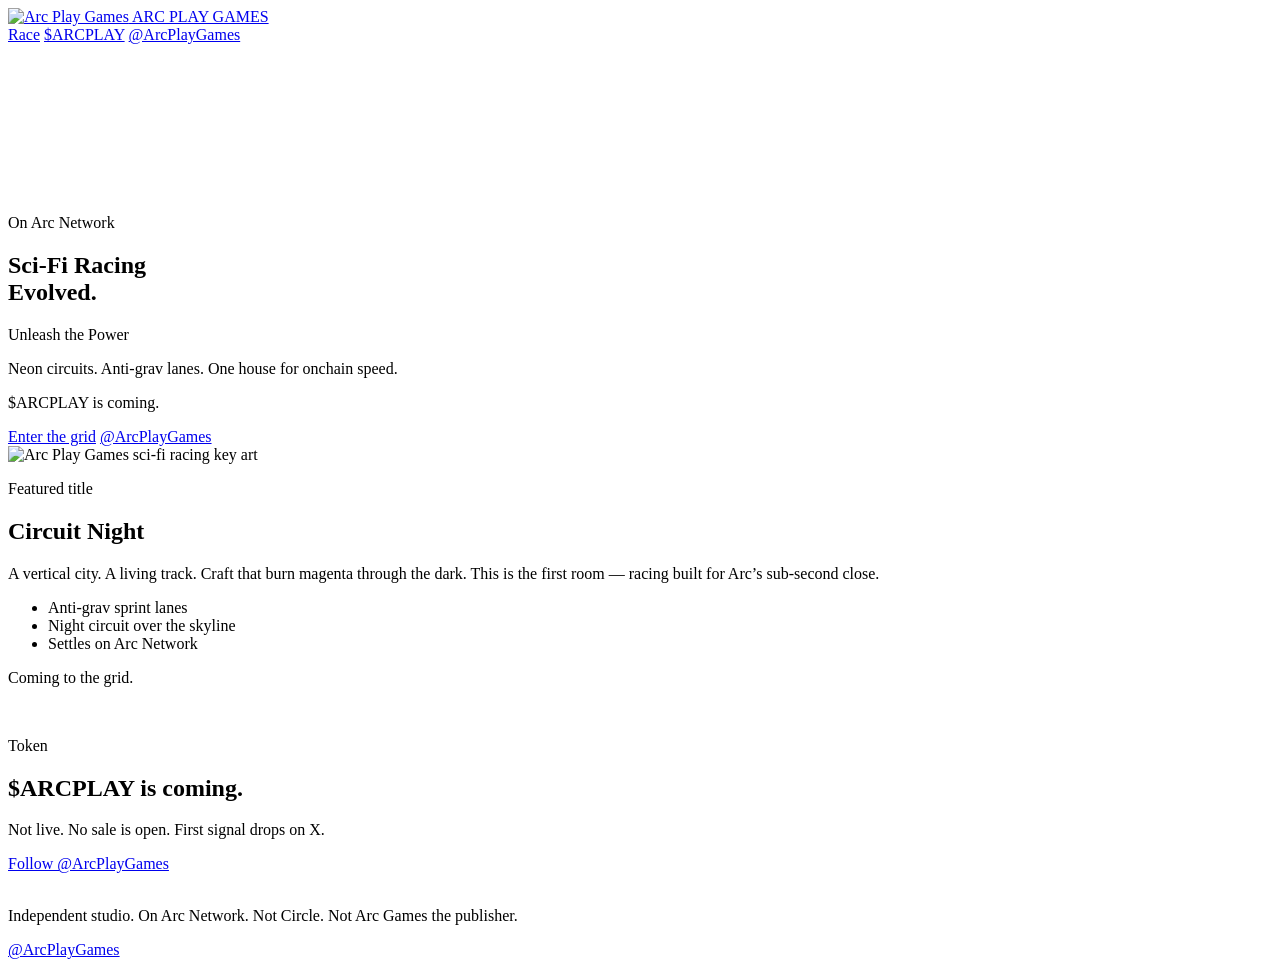
==== commit 7046c7aa: "Add files via upload" ====
--- a/index.html
+++ b/index.html
@@ -1,135 +1,83 @@
-<!doctype html>
+<!DOCTYPE html>
 <html lang="en">
 <head>
-<meta charset="utf-8">
-<meta name="viewport" content="width=device-width,initial-scale=1,viewport-fit=cover">
-<meta name="theme-color" content="#05020b">
-<meta name="description" content="Arc Play Games — a cinematic GameFi universe designed for the Arc ecosystem.">
-<title>Arc Play Games — $ARCPLAY is Coming</title>
-<link rel="preconnect" href="https://fonts.googleapis.com">
-<link rel="preconnect" href="https://fonts.gstatic.com" crossorigin>
-<link href="https://fonts.googleapis.com/css2?family=Inter:wght@400;500;600;700;800&family=Space+Grotesk:wght@500;600;700&display=swap" rel="stylesheet">
-<style>
-:root{--bg:#05020b;--panel:#0a0713;--panel2:#0f0a1b;--purple:#a855f7;--pink:#ec66ff;--cyan:#54eaff;--text:#f8f6ff;--muted:#948da3;--line:rgba(255,255,255,.09);--max:1240px}
-*{box-sizing:border-box}html{scroll-behavior:smooth}body{margin:0;background:var(--bg);color:var(--text);font-family:Inter,system-ui,sans-serif;overflow-x:hidden}
-body:before{content:"";position:fixed;inset:0;pointer-events:none;z-index:50;opacity:.06;background-image:linear-gradient(rgba(255,255,255,.08) 1px,transparent 1px),linear-gradient(90deg,rgba(255,255,255,.08) 1px,transparent 1px);background-size:72px 72px}
-body:after{content:"";position:fixed;inset:-30%;pointer-events:none;z-index:-1;background:radial-gradient(circle at 18% 12%,rgba(126,54,255,.13),transparent 28%),radial-gradient(circle at 83% 33%,rgba(231,64,255,.10),transparent 28%),radial-gradient(circle at 50% 90%,rgba(36,224,255,.07),transparent 30%)}
-a{color:inherit;text-decoration:none}.wrap{width:min(var(--max),calc(100% - 36px));margin:auto}
-.topbar{height:30px;display:grid;place-items:center;border-bottom:1px solid rgba(194,103,255,.14);background:linear-gradient(90deg,transparent,rgba(145,65,255,.12),transparent);color:#dcaeff;font:800 9px "Space Grotesk";letter-spacing:.32em}
-.nav{height:78px;position:sticky;top:0;z-index:40;background:rgba(5,2,11,.70);backdrop-filter:blur(22px);border-bottom:1px solid rgba(255,255,255,.06)}
-.navin{height:100%;display:flex;align-items:center;justify-content:space-between}.brand{display:flex;align-items:center;gap:12px;font:700 14px "Space Grotesk";letter-spacing:.04em}.brand img{width:40px;height:40px;border-radius:10px;object-fit:cover;filter:drop-shadow(0 0 14px rgba(84,234,255,.35))}
-.navlinks{display:flex;gap:29px;color:#aaa1b5;font-size:11px}.navlinks a:hover{color:white}.xlink{border:1px solid var(--line);border-radius:10px;padding:10px 13px;font-size:10px;font-weight:800}
-.hero{min-height:850px;position:relative;display:flex;align-items:center;overflow:hidden;background:
-linear-gradient(90deg,rgba(5,2,11,.98) 0%,rgba(5,2,11,.91) 27%,rgba(5,2,11,.42) 58%,rgba(5,2,11,.80) 100%),
-linear-gradient(0deg,var(--bg) 0%,transparent 28%),url('game-01.png') 68% center/cover no-repeat}
-.hero:before{content:"";position:absolute;inset:0;background:radial-gradient(circle at 70% 45%,rgba(185,63,255,.16),transparent 30%),linear-gradient(180deg,transparent 65%,var(--bg));pointer-events:none}
-.heroIn{position:relative;z-index:2;padding:115px 0 155px}.eyebrow,.kicker{font:800 9px "Space Grotesk";letter-spacing:.25em;text-transform:uppercase;color:#bca1ff}.eyebrow:before{content:"";display:inline-block;width:28px;height:1px;background:linear-gradient(90deg,var(--purple),var(--cyan));vertical-align:middle;margin-right:10px}
-h1{font:700 clamp(55px,8vw,105px)/.88 "Space Grotesk";letter-spacing:-.075em;margin:20px 0 28px;max-width:850px}h1 span{display:block;background:linear-gradient(110deg,#fff 10%,#c9a7ff 47%,#6befff 90%);-webkit-background-clip:text;color:transparent}
-.lead{max-width:610px;color:#aaa2b4;font-size:15px;line-height:1.85}.buttons{display:flex;gap:10px;flex-wrap:wrap;margin-top:30px}.btn{display:inline-flex;align-items:center;justify-content:center;padding:13px 17px;border-radius:11px;border:1px solid var(--line);font-size:10px;font-weight:800;transition:.22s}.btn:hover{transform:translateY(-2px);border-color:rgba(183,105,255,.45)}.btn.primary{border:0;color:#09020f;background:linear-gradient(110deg,#d7a5ff,#70efff);box-shadow:0 0 45px rgba(179,77,255,.18)}
-.meta{margin-top:19px;color:#665e70;font-size:9px;letter-spacing:.05em}.meta b{color:#a79daa}
-section{padding:115px 0}.sectionHead{display:flex;justify-content:space-between;align-items:end;gap:30px;margin-bottom:38px}.sectionHead h2{font:700 clamp(36px,5vw,62px)/.98 "Space Grotesk";letter-spacing:-.06em;margin:9px 0 0}.sectionHead p{max-width:520px;color:#81788d;font-size:12px;line-height:1.8}
-.games{display:grid;gap:15px}.game{position:relative;min-height:390px;border:1px solid rgba(255,255,255,.08);border-radius:24px;overflow:hidden;background:#090610;display:grid;grid-template-columns:86px 1fr 48%;box-shadow:0 18px 70px rgba(0,0,0,.18)}.game:after{content:"";position:absolute;inset:0;pointer-events:none;background:linear-gradient(90deg,rgba(5,2,11,.2),transparent 55%,rgba(3,1,7,.12))}
-.num{position:relative;z-index:2;padding:29px;border-right:1px solid rgba(255,255,255,.07);font:700 35px "Space Grotesk";color:#53465e}.gameCopy{position:relative;z-index:3;padding:42px 34px;background:linear-gradient(90deg,#090610 0%,rgba(9,6,16,.93) 72%,rgba(9,6,16,.12) 100%)}.status{display:flex;align-items:center;gap:7px;color:#d1b1ff;font:800 8px "Space Grotesk";letter-spacing:.2em}.status i{width:6px;height:6px;border-radius:50%;background:#b96cff;box-shadow:0 0 14px #b96cff}.game h3{font:700 clamp(25px,3vw,38px)/1.05 "Space Grotesk";letter-spacing:-.05em;margin:19px 0 11px}.game p{max-width:560px;color:#8f8798;font-size:12px;line-height:1.8;margin:0}.tags{display:flex;gap:7px;flex-wrap:wrap;margin-top:21px}.tag{padding:6px 8px;border:1px solid rgba(255,255,255,.08);border-radius:7px;color:#8f829a;font-size:8px}.art{min-height:390px;background:center/cover no-repeat;position:relative}.art:after{content:"";position:absolute;inset:0;background:linear-gradient(90deg,#090610 0%,transparent 32%),linear-gradient(0deg,rgba(4,1,9,.35),transparent 45%)}
-.game:nth-child(1) .art{background-image:url('game-01.png')}.game:nth-child(2) .art{background-image:url('game-02.png')}.game:nth-child(3) .art{background-image:url('game-03.png');background-size:cover;background-position:center}
-.game:nth-child(2) .gameCopy{background:linear-gradient(90deg,#090610,rgba(9,6,16,.89) 72%,rgba(9,6,16,.15))}.game:nth-child(3) .gameCopy{background:linear-gradient(90deg,#090610,rgba(9,6,16,.91) 72%,rgba(9,6,16,.16))}
-.economy{margin-top:70px;padding:56px;border:1px solid rgba(177,96,255,.18);border-radius:25px;background:radial-gradient(circle at 78% 15%,rgba(183,77,255,.13),transparent 28%),radial-gradient(circle at 90% 90%,rgba(76,231,255,.08),transparent 24%),linear-gradient(135deg,#0b0613,#07040c)}.economyGrid{display:grid;grid-template-columns:1fr auto;align-items:center;gap:30px}.economy h2{font:700 clamp(35px,5vw,62px) "Space Grotesk";letter-spacing:-.06em;margin:9px 0}.economy h2 span{background:linear-gradient(90deg,#d8a5ff,#64edff);-webkit-background-clip:text;color:transparent}.economy p{max-width:680px;color:#8e8597;font-size:12px;line-height:1.8}.coin{width:140px;height:140px;border-radius:50%;display:grid;place-items:center;border:1px solid rgba(177,96,255,.5);font:700 15px "Space Grotesk";box-shadow:inset 0 0 40px rgba(177,96,255,.12),0 0 65px rgba(177,96,255,.11);position:relative}.coin:before,.coin:after{content:"";position:absolute;border:1px solid rgba(95,234,255,.18);border-radius:50%;inset:-17px}.coin:after{inset:-34px;border-style:dashed}
-.gallery{display:grid;grid-template-columns:1.2fr .8fr;gap:14px}.shot{min-height:360px;border-radius:23px;overflow:hidden;border:1px solid var(--line);background:center/cover}.shot.one{background-image:url('game-01.png')}.shot.two{background-image:url('game-02.png')}.shot.three{grid-column:1/-1;min-height:330px;background-image:url('game-03.png');background-position:center 45%}
-.musicPanel{position:fixed;right:18px;bottom:18px;z-index:45;border:1px solid rgba(255,255,255,.10);border-radius:13px;background:rgba(8,4,14,.80);backdrop-filter:blur(18px);padding:10px 12px;display:flex;align-items:center;gap:10px;color:#a99fb1;font-size:9px}.musicDot{width:7px;height:7px;border-radius:50%;background:#b66bff;box-shadow:0 0 12px #b66bff}.musicBtn{border:0;background:transparent;color:#e8dded;font-weight:800;font-size:10px;cursor:pointer}
-.road{display:grid;grid-template-columns:repeat(4,1fr);gap:12px}.phase{padding:25px;border:1px solid var(--line);border-radius:18px;background:linear-gradient(145deg,#0b0711,#07040b)}.phase b{color:#bd8cff;font:800 8px "Space Grotesk";letter-spacing:.18em}.phase h3{font:700 18px "Space Grotesk";margin:26px 0 9px}.phase p{color:#7f7588;font-size:11px;line-height:1.75;margin:0}
-.cta{text-align:center;padding:82px 22px;border:1px solid rgba(177,96,255,.16);border-radius:25px;background:radial-gradient(circle at 50% 0,rgba(177,96,255,.13),transparent 50%),#08040d}.cta h2{font:700 clamp(38px,6vw,72px) "Space Grotesk";letter-spacing:-.07em;margin:10px 0}.cta p{color:#82798b;max-width:570px;margin:0 auto 25px;font-size:12px;line-height:1.8}
-footer{border-top:1px solid var(--line);padding:37px 0 50px;color:#61586b;font-size:9px}.foot{display:flex;justify-content:space-between;gap:20px}.foot a{color:#b9a6c3}
-#intro{position:fixed;inset:0;z-index:100;background:#020106;display:grid;place-items:center;overflow:hidden;transition:opacity .75s,visibility .75s}.introLogo{width:min(330px,63vw);height:min(330px,63vw);object-fit:cover;border-radius:24px;cursor:pointer;filter:drop-shadow(0 0 30px rgba(80,230,255,.35)) drop-shadow(0 0 45px rgba(190,80,255,.18));animation:in .95s ease both}.enterText{position:absolute;bottom:15%;font:800 9px "Space Grotesk";letter-spacing:.35em;color:#bba5c8;animation:pulse 1.6s infinite}.hide{opacity:0;visibility:hidden}.spark{position:absolute;width:3px;height:3px;border-radius:50%;background:#b77cff;box-shadow:0 0 9px #73efff;left:50%;top:50%;pointer-events:none;transition:transform 1s cubic-bezier(.1,.7,.2,1),opacity 1s}
-@keyframes in{from{opacity:0;transform:scale(.82) rotate(-2deg)}to{opacity:1;transform:scale(1) rotate(0)}}@keyframes pulse{50%{opacity:.35}}
-@media(max-width:900px){.navlinks{display:none}.hero{min-height:760px;background-position:64% center}.game{grid-template-columns:58px 1fr}.art{display:none}.road{grid-template-columns:1fr 1fr}.gallery{grid-template-columns:1fr}.shot.three{grid-column:auto}.economyGrid{grid-template-columns:1fr}.coin{display:none}}
-@media(max-width:560px){.wrap{width:min(100% - 26px,var(--max))}.nav{height:70px}.brand span{display:none}.heroIn{padding:85px 0 135px}h1{font-size:56px}.lead{font-size:13px}.gameCopy{padding:32px 20px}.num{padding:25px 13px;font-size:27px}.sectionHead{display:block}.sectionHead p{margin-top:18px}.economy{padding:34px 23px}.shot{min-height:290px}.musicPanel{bottom:11px;right:11px}}
-</style>
+  <meta charset="UTF-8" />
+  <meta name="viewport" content="width=device-width, initial-scale=1.0" />
+  <title>Arc Play Games — Sci-Fi Racing Evolved</title>
+  <meta name="description" content="Arc Play Games. Sci-fi racing on the Arc Network. $ARCPLAY is coming." />
+  <meta property="og:title" content="Arc Play Games" />
+  <meta property="og:description" content="Sci-Fi Racing Evolved. Unleash the Power. $ARCPLAY is coming." />
+  <meta property="og:image" content="assets/theme.jpg" />
+  <link rel="icon" href="assets/favicon.svg" type="image/svg+xml" />
+  <link rel="preconnect" href="https://fonts.googleapis.com" />
+  <link rel="preconnect" href="https://fonts.gstatic.com" crossorigin />
+  <link href="https://fonts.googleapis.com/css2?family=Orbitron:wght@500;700&family=Rajdhani:wght@400;500;600;700&display=swap" rel="stylesheet" />
+  <link rel="stylesheet" href="css/style.css" />
 </head>
 <body>
-<div id="intro">
-  <img class="introLogo" id="introLogo" src="arcplay-logo.jpg" alt="Arc Play Games logo">
-  <div class="enterText">CLICK TO ENTER THE UNIVERSE</div>
-</div>
+  <div class="scan" aria-hidden="true"></div>
 
-<audio id="bgAudio" preload="auto" loop>
-  <source src="arc-play-audio.m4a" type="audio/mp4">
-</audio>
+  <header class="nav">
+    <a class="brand" href="#top">
+      <img src="assets/logo.jpg" alt="Arc Play Games" />
+      <span>ARC PLAY GAMES</span>
+    </a>
+    <nav>
+      <a href="#race">Race</a>
+      <a href="#token">$ARCPLAY</a>
+      <a href="https://x.com/ArcPlayGames" target="_blank" rel="noreferrer">@ArcPlayGames</a>
+    </nav>
+  </header>
 
-<div class="topbar">$ARCPLAY IS COMING</div>
-<nav class="nav"><div class="wrap navin">
-  <a class="brand" href="#home"><img src="arcplay-logo.jpg" alt=""><span>ARC PLAY GAMES</span></a>
-  <div class="navlinks"><a href="#games">Games</a><a href="#economy">GameFi</a><a href="#roadmap">Roadmap</a></div>
-  <a class="xlink" href="https://x.com/ArcPlayGames" target="_blank" rel="noopener">𝕏 @ArcPlayGames</a>
-</div></nav>
+  <main id="top">
+    <section class="hero">
+      <video class="vid" autoplay muted loop playsinline poster="assets/hero-poster.jpg">
+        <source src="assets/hero.mp4" type="video/mp4" />
+      </video>
+      <div class="art" style="background-image:url('assets/theme.jpg')"></div>
+      <div class="mist"></div>
+      <div class="copy">
+        <p class="kicker">On Arc Network</p>
+        <h1>Sci-Fi Racing<br />Evolved.</h1>
+        <p class="tag">Unleash the Power</p>
+        <p class="lede">Neon circuits. Anti-grav lanes. One house for onchain speed.</p>
+        <p class="coming">$ARCPLAY is coming.</p>
+        <div class="row">
+          <a class="btn" href="#race">Enter the grid</a>
+          <a class="btn ghost" href="https://x.com/ArcPlayGames" target="_blank" rel="noreferrer">@ArcPlayGames</a>
+        </div>
+      </div>
+    </section>
 
-<main id="home">
-<section class="hero"><div class="wrap heroIn">
-  <div class="eyebrow">A cinematic gaming universe for Arc</div>
-  <h1>PLAY THE<br><span>UNKNOWN.</span><br>OWN THE MOMENT.</h1>
-  <p class="lead">Arc Play Games is building a new generation of GameFi experiences — cinematic worlds, competitive gameplay and a planned reward economy designed around the Arc ecosystem.</p>
-  <div class="buttons"><a class="btn primary" href="#games">Explore Launch Sequence →</a><a class="btn" href="https://x.com/ArcPlayGames" target="_blank">𝕏 Follow @ArcPlayGames ↗</a></div>
-  <div class="meta">ECOSYSTEM <b>ARC</b> · REWARD DIRECTION <b>PLAY TO EARN $USDC</b> · STATUS <b>BUILDING</b></div>
-</div></section>
+    <section id="race" class="split">
+      <img class="poster" src="assets/theme.jpg" alt="Arc Play Games sci-fi racing key art" />
+      <div>
+        <p class="kicker">Featured title</p>
+        <h2>Circuit Night</h2>
+        <p>A vertical city. A living track. Craft that burn magenta through the dark. This is the first room — racing built for Arc’s sub-second close.</p>
+        <ul>
+          <li>Anti-grav sprint lanes</li>
+          <li>Night circuit over the skyline</li>
+          <li>Settles on Arc Network</li>
+        </ul>
+        <p class="soon">Coming to the grid.</p>
+      </div>
+    </section>
 
-<section id="games"><div class="wrap">
-  <div class="sectionHead"><div><div class="kicker">Launch sequence</div><h2>Three worlds. One universe.</h2></div><p>Each numbered title represents the intended launch order of the Arc Play Games universe. Concepts may evolve through testing and development.</p></div>
-  <div class="games">
-    <article class="game"><div class="num">01</div><div class="gameCopy"><div class="status"><i></i> FIRST LAUNCH · IN DEVELOPMENT</div><h3>NEON VELOCITY</h3><p>A futuristic racing world where speed, risk and tactical routes collide. Master unstable hyperlanes, outrun the grid and compete for seasonal rewards.</p><div class="tags"><span class="tag">SCI-FI RACING</span><span class="tag">COMPETITIVE</span><span class="tag">SEASONAL</span></div></div><div class="art"></div></article>
-    <article class="game"><div class="num">02</div><div class="gameCopy"><div class="status"><i></i> SECOND LAUNCH · PLANNED</div><h3>AETHERBOUND</h3><p>A next-generation fantasy RPG built around relics, evolving abilities and a persistent world where exploration creates new strategic possibilities.</p><div class="tags"><span class="tag">FANTASY RPG</span><span class="tag">RELICS</span><span class="tag">PERSISTENT WORLD</span></div></div><div class="art"></div></article>
-    <article class="game"><div class="num">03</div><div class="gameCopy"><div class="status"><i></i> THIRD LAUNCH · PLANNED</div><h3>VOID TACTICS</h3><p>A tactical battlefield where every deployment matters. Build a squad, control energy, read the opponent and turn the arena into your advantage.</p><div class="tags"><span class="tag">TACTICAL</span><span class="tag">STRATEGY</span><span class="tag">ONCHAIN ECONOMY</span></div></div><div class="art"></div></article>
-  </div>
+    <section id="token" class="token">
+      <img src="assets/logo.jpg" alt="" />
+      <p class="kicker">Token</p>
+      <h2>$ARCPLAY is coming.</h2>
+      <p>Not live. No sale is open. First signal drops on X.</p>
+      <a class="btn" href="https://x.com/ArcPlayGames" target="_blank" rel="noreferrer">Follow @ArcPlayGames</a>
+    </section>
+  </main>
 
-  <div class="economy" id="economy"><div class="economyGrid"><div><div class="kicker">GameFi economy</div><h2>PLAY TO EARN <span>$USDC</span></h2><p>Planned reward direction for the Arc Play Games ecosystem: eligible gameplay may earn $USDC through future game mechanics. The production reward contracts, token infrastructure and eligibility rules are not live yet.</p><a class="btn primary" href="https://x.com/ArcPlayGames" target="_blank">Follow the Build ↗</a></div><div class="coin">$USDC</div></div></div>
-</div></section>
-
-<section><div class="wrap">
-  <div class="sectionHead"><div><div class="kicker">The worlds</div><h2>Built to feel different.</h2></div><p>Visual direction: neon sci-fi, dark fantasy and tactical futurism — connected by one Arc Play Games identity.</p></div>
-  <div class="gallery"><div class="shot one"></div><div class="shot two"></div><div class="shot three"></div></div>
-</div></section>
-
-<section id="roadmap"><div class="wrap">
-  <div class="sectionHead"><div><div class="kicker">Roadmap</div><h2>Build. Play. Expand.</h2></div><p>The roadmap is intentionally flexible while prototypes, gameplay and the production architecture are being developed.</p></div>
-  <div class="road">
-    <div class="phase"><b>PHASE 01</b><h3>GENESIS</h3><p>Universe, identity, community and first playable prototype.</p></div>
-    <div class="phase"><b>PHASE 02</b><h3>PLAYTEST</h3><p>Gameplay loops, balancing, progression and player feedback.</p></div>
-    <div class="phase"><b>PHASE 03</b><h3>ARC BUILD</h3><p>Wallet, reward architecture and production blockchain integration.</p></div>
-    <div class="phase"><b>PHASE 04</b><h3>LAUNCH</h3><p>Release the first world, seasons and eligible reward mechanics.</p></div>
-  </div>
-</div></section>
-
-<section><div class="wrap"><div class="cta"><div class="kicker">$ARCPLAY</div><h2>THE UNIVERSE IS LOADING.</h2><p>Follow Arc Play Games for reveals, development updates, playtests and launch announcements.</p><a class="btn primary" href="https://x.com/ArcPlayGames" target="_blank">𝕏 Follow @ArcPlayGames</a></div></div></section>
-</main>
-
-<footer><div class="wrap foot"><div>© 2026 Arc Play Games · Development / concept site</div><a href="https://x.com/ArcPlayGames" target="_blank">@ArcPlayGames</a></div></footer>
-
-<div class="musicPanel"><span class="musicDot" id="musicDot"></span><span id="musicState">CINEMATIC AUDIO</span><button class="musicBtn" id="musicBtn">MUTE</button></div>
-
-<script>
-const intro=document.getElementById('intro'), logo=document.getElementById('introLogo'), audio=document.getElementById('bgAudio');
-const musicBtn=document.getElementById('musicBtn'), musicState=document.getElementById('musicState'), musicDot=document.getElementById('musicDot');
-
-function setMusic(on){
-  if(on){audio.muted=false; audio.volume=.42; audio.play().then(()=>{musicState.textContent='AUDIO ON';musicBtn.textContent='MUTE';}).catch(()=>{musicState.textContent='TAP FOR AUDIO';});}
-  else{audio.pause();audio.muted=true;musicState.textContent='AUDIO OFF';musicBtn.textContent='PLAY';}
-}
-function enter(){
-  if(intro.classList.contains('hide')) return;
-  logo.style.transition='transform .65s cubic-bezier(.2,.8,.2,1),opacity .65s,filter .65s';
-  logo.style.transform='scale(1.18)';
-  logo.style.opacity='0';
-  logo.style.filter='blur(10px)';
-  for(let i=0;i<70;i++){
-    const s=document.createElement('i');s.className='spark';
-    const a=Math.random()*Math.PI*2, r=80+Math.random()*240;
-    s.style.transform='translate(-50%,-50%)';
-    intro.appendChild(s);
-    requestAnimationFrame(()=>{s.style.opacity='0';s.style.transform=`translate(${Math.cos(a)*r*2}px,${Math.sin(a)*r*2}px) scale(${Math.random()*.2+.05})`;});
-  }
-  // The logo click is a real user gesture, so browsers can start the music here.
-  setMusic(true);
-  setTimeout(()=>intro.classList.add('hide'),520);
-}
-logo.addEventListener('click',enter);
-intro.addEventListener('click',e=>{if(e.target===intro)enter();});
-musicBtn.addEventListener('click',()=>{if(audio.paused) setMusic(true); else setMusic(false);});
-</script>
-</body></html>+  <footer>
+    <img src="assets/logo.jpg" alt="" />
+    <p>Independent studio. On Arc Network. Not Circle. Not Arc Games the publisher.</p>
+    <a href="https://x.com/ArcPlayGames" target="_blank" rel="noreferrer">@ArcPlayGames</a>
+  </footer>
+  <script src="js/main.js"></script>
+</body>
+</html>
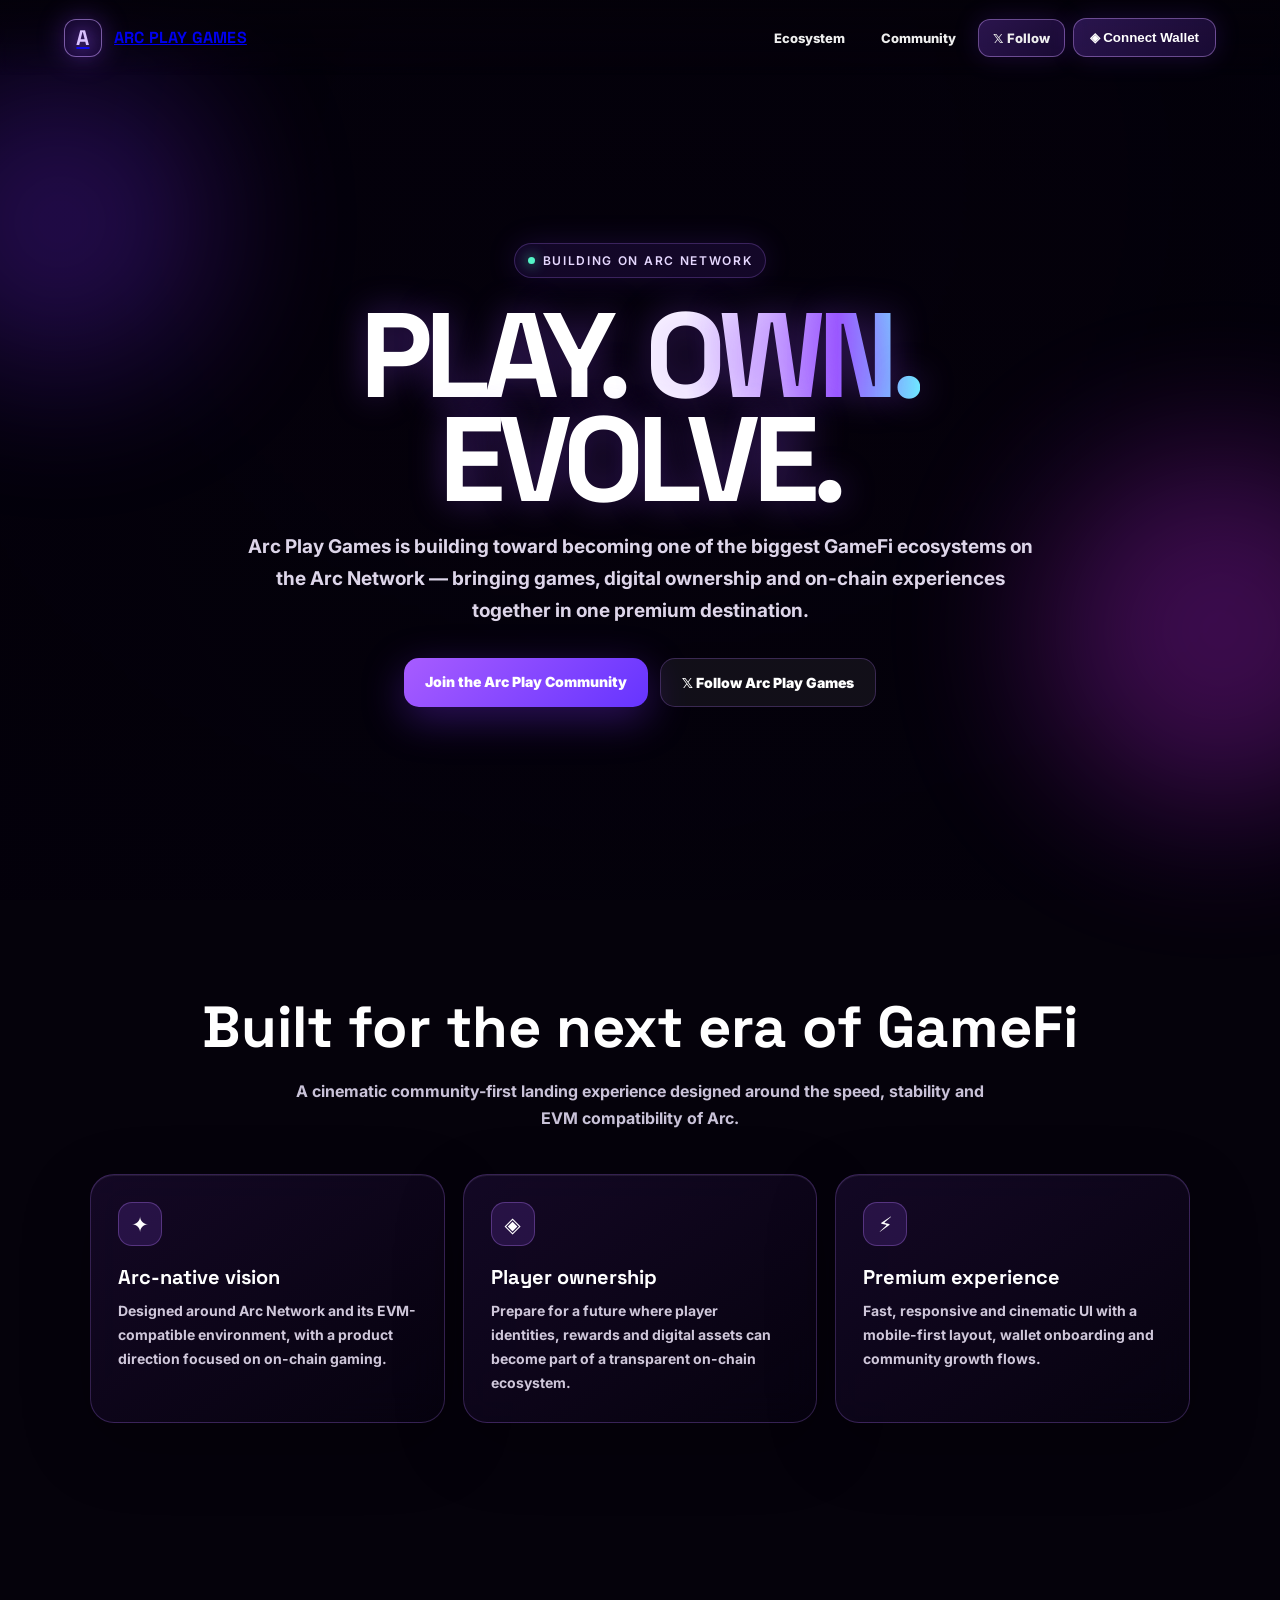
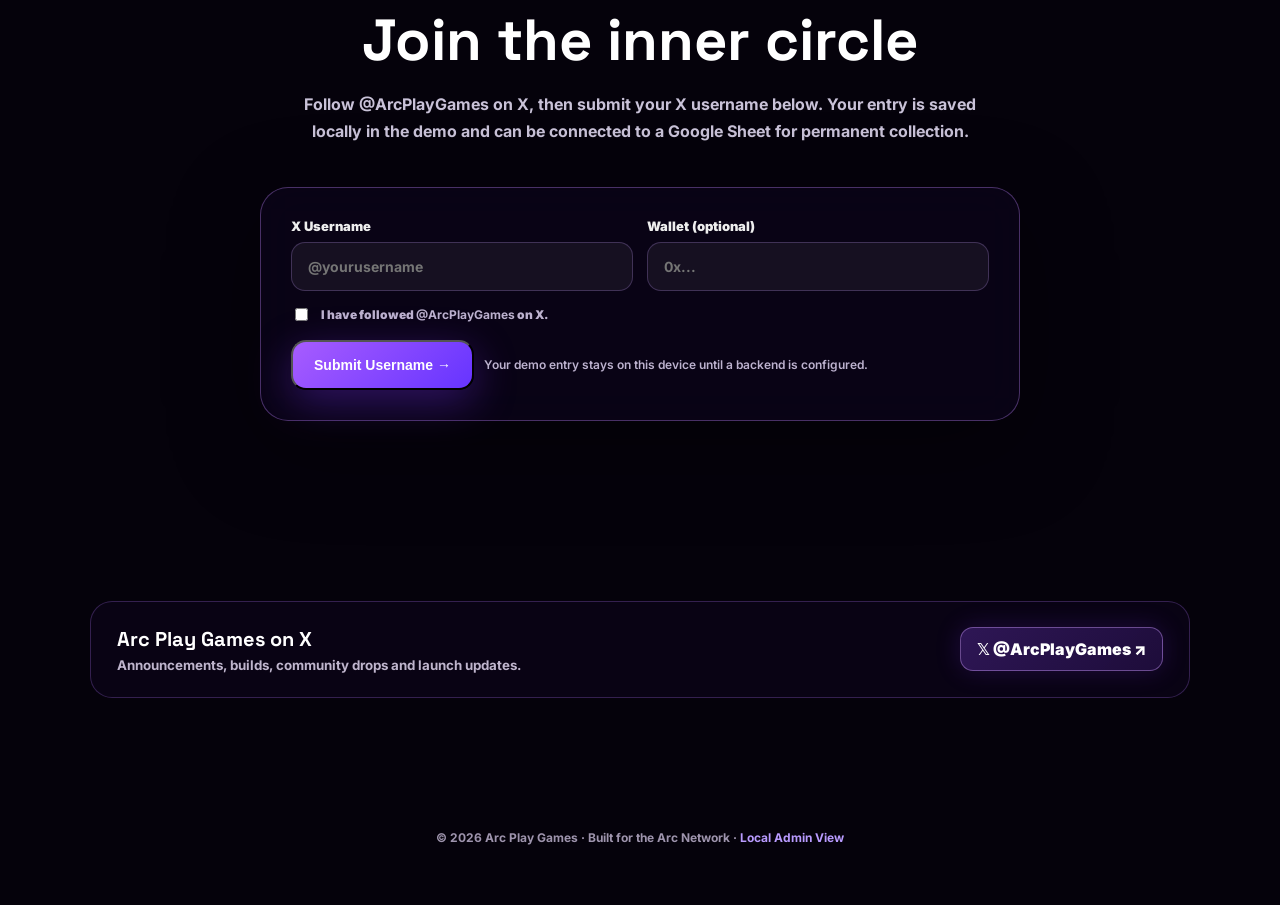
==== commit ad89741d: "Add files via upload" ====
--- a/index.html
+++ b/index.html
@@ -1,83 +1,165 @@
-<!DOCTYPE html>
+<!doctype html>
 <html lang="en">
 <head>
-  <meta charset="UTF-8" />
-  <meta name="viewport" content="width=device-width, initial-scale=1.0" />
-  <title>Arc Play Games — Sci-Fi Racing Evolved</title>
-  <meta name="description" content="Arc Play Games. Sci-fi racing on the Arc Network. $ARCPLAY is coming." />
-  <meta property="og:title" content="Arc Play Games" />
-  <meta property="og:description" content="Sci-Fi Racing Evolved. Unleash the Power. $ARCPLAY is coming." />
-  <meta property="og:image" content="assets/theme.jpg" />
-  <link rel="icon" href="assets/favicon.svg" type="image/svg+xml" />
-  <link rel="preconnect" href="https://fonts.googleapis.com" />
-  <link rel="preconnect" href="https://fonts.gstatic.com" crossorigin />
-  <link href="https://fonts.googleapis.com/css2?family=Orbitron:wght@500;700&family=Rajdhani:wght@400;500;600;700&display=swap" rel="stylesheet" />
-  <link rel="stylesheet" href="css/style.css" />
+  <meta charset="utf-8">
+  <meta name="viewport" content="width=device-width,initial-scale=1,viewport-fit=cover">
+  <title>Arc Play Games — GameFi on Arc</title>
+  <meta name="description" content="Arc Play Games — a premium GameFi experience built for the Arc Network.">
+  <link rel="preconnect" href="https://fonts.googleapis.com">
+  <link rel="preconnect" href="https://fonts.gstatic.com" crossorigin>
+  <link href="https://fonts.googleapis.com/css2?family=Inter:wght@500;600;700;800;900&family=Space+Grotesk:wght@600;700&display=swap" rel="stylesheet">
+  <style>
+    :root{--bg:#05020b;--purple:#9b5cff;--violet:#6f36ff;--cyan:#3cecff;--text:#fff;--muted:#c9c2d8;--glass:rgba(11,5,24,.62);--line:rgba(181,121,255,.25)}
+    *{box-sizing:border-box}html{scroll-behavior:smooth}body{margin:0;background:var(--bg);color:var(--text);font-family:Inter,system-ui,sans-serif;font-weight:600}
+    .video-bg,.video-bg:after{position:fixed;inset:0;z-index:-5}.video-bg{overflow:hidden;background:#05020b}
+    .video-blur,.video-main{position:absolute;width:100%;height:100%;inset:0}
+    .video-blur{object-fit:cover;filter:blur(28px) saturate(1.35) brightness(.48);transform:scale(1.08);opacity:.95}
+    .video-main{object-fit:contain;filter:saturate(1.15) brightness(.8);background:transparent}
+    .video-bg:after{content:"";z-index:2;background:radial-gradient(circle at 50% 44%,transparent 0,rgba(3,0,10,.25) 36%,rgba(3,0,10,.86) 100%),linear-gradient(180deg,rgba(5,1,12,.5),rgba(5,1,12,.88))}
+    .orb{position:fixed;border-radius:50%;filter:blur(80px);opacity:.28;z-index:-2;pointer-events:none}.orb.a{width:300px;height:300px;background:#7b2cff;top:8%;left:-90px}.orb.b{width:360px;height:360px;background:#d32cff;right:-120px;bottom:10%}
+    nav{position:fixed;top:0;left:0;right:0;z-index:20;display:flex;align-items:center;justify-content:space-between;padding:18px 5vw;background:linear-gradient(180deg,rgba(4,1,9,.82),transparent);backdrop-filter:blur(7px)}
+    .brand{display:flex;align-items:center;gap:12px;font-family:"Space Grotesk";font-weight:800;letter-spacing:.2px}.brand-mark{width:38px;height:38px;border:1px solid rgba(203,159,255,.55);border-radius:12px;display:grid;place-items:center;background:rgba(125,59,255,.14);box-shadow:0 0 28px rgba(142,70,255,.32)}
+    .brand-mark:before{content:"A";font-size:21px;font-weight:900;color:#d9c1ff;text-shadow:0 0 18px #9d59ff}.brand span{font-size:16px}.navlinks{display:flex;gap:8px;align-items:center}.navlinks a{color:#eee;text-decoration:none;padding:10px 14px;border-radius:12px;font-size:13px;font-weight:800}.navlinks a:hover{background:rgba(255,255,255,.08)}
+    .xbtn,.walletbtn{border:1px solid rgba(207,158,255,.42);background:linear-gradient(135deg,rgba(144,73,255,.28),rgba(77,34,148,.3));color:#fff;border-radius:13px;padding:11px 16px;text-decoration:none;font-weight:900;box-shadow:0 0 26px rgba(128,54,255,.18);cursor:pointer}
+    .walletbtn{display:inline-flex;align-items:center;gap:8px}.walletbtn.connected{border-color:rgba(60,236,255,.5);box-shadow:0 0 26px rgba(60,236,255,.16)}
+    .hero{min-height:100vh;display:grid;place-items:center;padding:130px 6vw 80px;text-align:center}.hero-inner{max-width:980px}
+    .eyebrow{display:inline-flex;gap:8px;align-items:center;padding:9px 13px;border-radius:999px;border:1px solid var(--line);background:rgba(114,53,216,.14);font-size:12px;letter-spacing:.14em;text-transform:uppercase;color:#e6d8ff;box-shadow:0 0 30px rgba(133,59,255,.15)}
+    .dot{width:7px;height:7px;border-radius:50%;background:#54f6c7;box-shadow:0 0 13px #54f6c7}.hero h1{font-family:"Space Grotesk";font-size:clamp(54px,10vw,120px);line-height:.86;margin:26px 0 20px;letter-spacing:-.06em;text-shadow:0 0 35px rgba(152,77,255,.35)}
+    .hero h1 .grad{background:linear-gradient(90deg,#fff 15%,#d4b7ff 45%,#9c5cff 70%,#6df3ff);-webkit-background-clip:text;background-clip:text;color:transparent}.hero p{max-width:790px;margin:0 auto;color:#ddd5e9;font-size:clamp(15px,2vw,19px);line-height:1.7;font-weight:700}
+    .hero-actions{display:flex;justify-content:center;gap:12px;flex-wrap:wrap;margin-top:30px}.primary,.secondary{padding:15px 21px;border-radius:15px;text-decoration:none;font-weight:900;font-size:14px}.primary{color:white;background:linear-gradient(135deg,#a75cff,#6634ff);box-shadow:0 12px 42px rgba(125,50,255,.34)}.secondary{color:#fff;border:1px solid var(--line);background:rgba(255,255,255,.06)}
+    section{padding:90px 6vw;position:relative}.container{max-width:1100px;margin:auto}.section-title{text-align:center;font-family:"Space Grotesk";font-size:clamp(34px,5vw,58px);margin:0 0 14px}.section-sub{text-align:center;color:var(--muted);max-width:720px;margin:0 auto 42px;line-height:1.7;font-weight:700}
+    .grid{display:grid;grid-template-columns:repeat(3,1fr);gap:18px}.card{padding:27px;border:1px solid var(--line);border-radius:24px;background:linear-gradient(145deg,rgba(24,10,44,.78),rgba(7,3,17,.72));backdrop-filter:blur(18px);box-shadow:inset 0 1px rgba(255,255,255,.07),0 22px 70px rgba(0,0,0,.24)}.icon{width:44px;height:44px;border-radius:14px;display:grid;place-items:center;background:rgba(157,84,255,.16);border:1px solid rgba(186,126,255,.32);font-size:21px;margin-bottom:18px}.card h3{margin:0 0 9px;font-family:"Space Grotesk";font-size:20px}.card p{margin:0;color:#cfc7da;line-height:1.7;font-size:14px;font-weight:700}
+    .submit-wrap{max-width:760px;margin:auto}.form-card{padding:30px;border-radius:28px;border:1px solid rgba(192,132,255,.35);background:rgba(11,5,25,.78);backdrop-filter:blur(20px);box-shadow:0 25px 90px rgba(0,0,0,.36)}label{display:block;font-size:13px;margin:0 0 8px;color:#eee;font-weight:900}.field{width:100%;padding:15px 16px;border-radius:14px;border:1px solid rgba(201,156,255,.24);background:rgba(255,255,255,.055);color:#fff;outline:none;font:inherit;font-size:14px;font-weight:700}.field:focus{border-color:#a66cff;box-shadow:0 0 0 4px rgba(145,73,255,.11)}.row{display:grid;grid-template-columns:1fr 1fr;gap:14px}.form-actions{display:flex;gap:10px;align-items:center;margin-top:16px;flex-wrap:wrap}.status{font-size:12px;color:#bdb2cf}.check{display:flex;gap:10px;align-items:flex-start;margin-top:15px;color:#bdb2cf;font-size:12px;line-height:1.5}.check input{accent-color:#8d52ff;margin-top:2px}
+    .social{display:flex;align-items:center;justify-content:space-between;gap:20px;padding:24px 26px;border-radius:22px;border:1px solid var(--line);background:rgba(12,5,25,.7);backdrop-filter:blur(18px)}.social strong{font-family:"Space Grotesk";font-size:20px}.social small{display:block;color:#bfb5cd;margin-top:5px;font-weight:700}.social a{white-space:nowrap}
+    footer{padding:42px 6vw 60px;text-align:center;color:#9e94ad;font-size:12px;font-weight:700}.admin-link{color:#b99bff;text-decoration:none}
+    .toast{position:fixed;right:18px;bottom:18px;z-index:50;max-width:340px;padding:14px 16px;border-radius:14px;background:rgba(17,7,33,.95);border:1px solid rgba(190,133,255,.4);box-shadow:0 15px 50px rgba(0,0,0,.4);display:none;font-size:13px;font-weight:800}
+    @media(max-width:800px){.navlinks a:not(.xbtn),.walletbtn{display:none}.grid{grid-template-columns:1fr}.row{grid-template-columns:1fr}.hero{padding-top:110px}.social{flex-direction:column;align-items:flex-start}.video-main{object-fit:contain}.hero h1{font-size:clamp(52px,16vw,86px)}}
+  </style>
 </head>
 <body>
-  <div class="scan" aria-hidden="true"></div>
+  <div class="video-bg" aria-hidden="true">
+    <video class="video-blur" autoplay muted loop playsinline poster="assets/arc-play-logo.jpg"><source src="assets/arc-play-bg.mp4" type="video/mp4"></video>
+    <video class="video-main" autoplay muted loop playsinline poster="assets/arc-play-logo.jpg"><source src="assets/arc-play-bg.mp4" type="video/mp4"></video>
+  </div>
+  <div class="orb a"></div><div class="orb b"></div>
 
-  <header class="nav">
-    <a class="brand" href="#top">
-      <img src="assets/logo.jpg" alt="Arc Play Games" />
-      <span>ARC PLAY GAMES</span>
-    </a>
-    <nav>
-      <a href="#race">Race</a>
-      <a href="#token">$ARCPLAY</a>
-      <a href="https://x.com/ArcPlayGames" target="_blank" rel="noreferrer">@ArcPlayGames</a>
-    </nav>
-  </header>
+  <nav>
+    <a class="brand" href="#"><span class="brand-mark"></span><span>ARC PLAY GAMES</span></a>
+    <div class="navlinks">
+      <a href="#ecosystem">Ecosystem</a><a href="#community">Community</a>
+      <a class="xbtn" href="https://x.com/ArcPlayGames" target="_blank" rel="noopener">𝕏 Follow</a>
+      <button id="walletBtn" class="walletbtn" type="button">◈ Connect Wallet</button>
+    </div>
+  </nav>
 
-  <main id="top">
+  <main>
     <section class="hero">
-      <video class="vid" autoplay muted loop playsinline poster="assets/hero-poster.jpg">
-        <source src="assets/hero.mp4" type="video/mp4" />
-      </video>
-      <div class="art" style="background-image:url('assets/theme.jpg')"></div>
-      <div class="mist"></div>
-      <div class="copy">
-        <p class="kicker">On Arc Network</p>
-        <h1>Sci-Fi Racing<br />Evolved.</h1>
-        <p class="tag">Unleash the Power</p>
-        <p class="lede">Neon circuits. Anti-grav lanes. One house for onchain speed.</p>
-        <p class="coming">$ARCPLAY is coming.</p>
-        <div class="row">
-          <a class="btn" href="#race">Enter the grid</a>
-          <a class="btn ghost" href="https://x.com/ArcPlayGames" target="_blank" rel="noreferrer">@ArcPlayGames</a>
+      <div class="hero-inner">
+        <div class="eyebrow"><span class="dot"></span> Building on Arc Network</div>
+        <h1>PLAY. <span class="grad">OWN.</span><br>EVOLVE.</h1>
+        <p><b>Arc Play Games</b> is building toward becoming one of the biggest GameFi ecosystems on the Arc Network — bringing games, digital ownership and on-chain experiences together in one premium destination.</p>
+        <div class="hero-actions">
+          <a class="primary" href="#join">Join the Arc Play Community</a>
+          <a class="secondary" href="https://x.com/ArcPlayGames" target="_blank" rel="noopener">𝕏 Follow Arc Play Games</a>
         </div>
       </div>
     </section>
 
-    <section id="race" class="split">
-      <img class="poster" src="assets/theme.jpg" alt="Arc Play Games sci-fi racing key art" />
-      <div>
-        <p class="kicker">Featured title</p>
-        <h2>Circuit Night</h2>
-        <p>A vertical city. A living track. Craft that burn magenta through the dark. This is the first room — racing built for Arc’s sub-second close.</p>
-        <ul>
-          <li>Anti-grav sprint lanes</li>
-          <li>Night circuit over the skyline</li>
-          <li>Settles on Arc Network</li>
-        </ul>
-        <p class="soon">Coming to the grid.</p>
+    <section id="ecosystem">
+      <div class="container">
+        <h2 class="section-title">Built for the next era of GameFi</h2>
+        <p class="section-sub">A cinematic community-first landing experience designed around the speed, stability and EVM compatibility of Arc.</p>
+        <div class="grid">
+          <article class="card"><div class="icon">✦</div><h3>Arc-native vision</h3><p>Designed around Arc Network and its EVM-compatible environment, with a product direction focused on on-chain gaming.</p></article>
+          <article class="card"><div class="icon">◈</div><h3>Player ownership</h3><p>Prepare for a future where player identities, rewards and digital assets can become part of a transparent on-chain ecosystem.</p></article>
+          <article class="card"><div class="icon">⚡</div><h3>Premium experience</h3><p>Fast, responsive and cinematic UI with a mobile-first layout, wallet onboarding and community growth flows.</p></article>
+        </div>
       </div>
     </section>
 
-    <section id="token" class="token">
-      <img src="assets/logo.jpg" alt="" />
-      <p class="kicker">Token</p>
-      <h2>$ARCPLAY is coming.</h2>
-      <p>Not live. No sale is open. First signal drops on X.</p>
-      <a class="btn" href="https://x.com/ArcPlayGames" target="_blank" rel="noreferrer">Follow @ArcPlayGames</a>
+    <section id="join">
+      <div class="container submit-wrap">
+        <h2 class="section-title">Join the inner circle</h2>
+        <p class="section-sub">Follow <b>@ArcPlayGames</b> on X, then submit your X username below. Your entry is saved locally in the demo and can be connected to a Google Sheet for permanent collection.</p>
+        <div class="form-card">
+          <form id="joinForm">
+            <div class="row">
+              <div><label for="username">X Username</label><input class="field" id="username" name="username" required placeholder="@yourusername" autocomplete="off"></div>
+              <div><label for="wallet">Wallet (optional)</label><input class="field" id="wallet" name="wallet" placeholder="0x..." autocomplete="off"></div>
+            </div>
+            <label class="check"><input id="followed" type="checkbox" required><span>I have followed <b>@ArcPlayGames</b> on X.</span></label>
+            <div class="form-actions"><button class="primary" type="submit">Submit Username →</button><span class="status" id="formStatus">Your demo entry stays on this device until a backend is configured.</span></div>
+          </form>
+        </div>
+      </div>
+    </section>
+
+    <section id="community">
+      <div class="container">
+        <div class="social">
+          <div><strong>Arc Play Games on X</strong><small>Announcements, builds, community drops and launch updates.</small></div>
+          <a class="xbtn" href="https://x.com/ArcPlayGames" target="_blank" rel="noopener">𝕏 @ArcPlayGames ↗</a>
+        </div>
+      </div>
     </section>
   </main>
 
-  <footer>
-    <img src="assets/logo.jpg" alt="" />
-    <p>Independent studio. On Arc Network. Not Circle. Not Arc Games the publisher.</p>
-    <a href="https://x.com/ArcPlayGames" target="_blank" rel="noreferrer">@ArcPlayGames</a>
-  </footer>
-  <script src="js/main.js"></script>
+  <footer>© 2026 Arc Play Games · Built for the Arc Network · <a class="admin-link" href="admin.html">Local Admin View</a></footer>
+  <div class="toast" id="toast"></div>
+
+<script>
+const CONFIG = {
+  // Paste your deployed Google Apps Script Web App URL here to store submissions in Google Sheets.
+  // Example: "https://script.google.com/macros/s/XXXX/exec"
+  submissionEndpoint: ""
+};
+
+const walletBtn = document.getElementById("walletBtn");
+const toast = document.getElementById("toast");
+function showToast(msg){toast.textContent=msg;toast.style.display="block";setTimeout(()=>toast.style.display="none",3600)}
+
+async function connectWallet(){
+  if(!window.ethereum){ showToast("No EVM wallet detected. Open this site in MetaMask or another injected wallet."); return; }
+  try{
+    const accounts = await window.ethereum.request({method:"eth_requestAccounts"});
+    const address = accounts[0];
+    try{
+      await window.ethereum.request({method:"wallet_switchEthereumChain",params:[{chainId:"0x13b2"}]});
+    }catch(e){
+      if(e.code===4902){
+        await window.ethereum.request({method:"wallet_addEthereumChain",params:[{
+          chainId:"0x13b2",chainName:"Arc",nativeCurrency:{name:"USD Coin",symbol:"USDC",decimals:18},
+          rpcUrls:["https://rpc.mainnet.arc.io"],blockExplorerUrls:["https://explorer.arc.io"]
+        }]});
+      }
+    }
+    walletBtn.classList.add("connected");
+    walletBtn.textContent = address.slice(0,6)+"…"+address.slice(-4);
+    document.getElementById("wallet").value=address;
+    showToast("Wallet connected to Arc.");
+  }catch(err){ showToast("Wallet connection was cancelled or unavailable."); }
+}
+walletBtn.addEventListener("click",connectWallet);
+
+document.getElementById("joinForm").addEventListener("submit", async (e)=>{
+  e.preventDefault();
+  const username = document.getElementById("username").value.trim().replace(/^@/,"");
+  const wallet = document.getElementById("wallet").value.trim();
+  if(!username) return;
+  const entry={username:"@"+username,wallet,createdAt:new Date().toISOString()};
+  const saved=JSON.parse(localStorage.getItem("arcPlaySubmissions")||"[]");
+  saved.push(entry); localStorage.setItem("arcPlaySubmissions",JSON.stringify(saved));
+  if(CONFIG.submissionEndpoint){
+    try{
+      await fetch(CONFIG.submissionEndpoint,{method:"POST",mode:"no-cors",headers:{"Content-Type":"text/plain;charset=utf-8"},body:JSON.stringify(entry)});
+      document.getElementById("formStatus").textContent="Submitted successfully.";
+    }catch(err){ document.getElementById("formStatus").textContent="Saved locally; backend request could not be confirmed."; }
+  }else{
+    document.getElementById("formStatus").textContent="Saved on this device. Connect a backend in CONFIG to collect entries remotely.";
+  }
+  e.target.reset();
+  showToast("Welcome to Arc Play Games. Your username was submitted.");
+});
+</script>
 </body>
-</html>
+</html>
